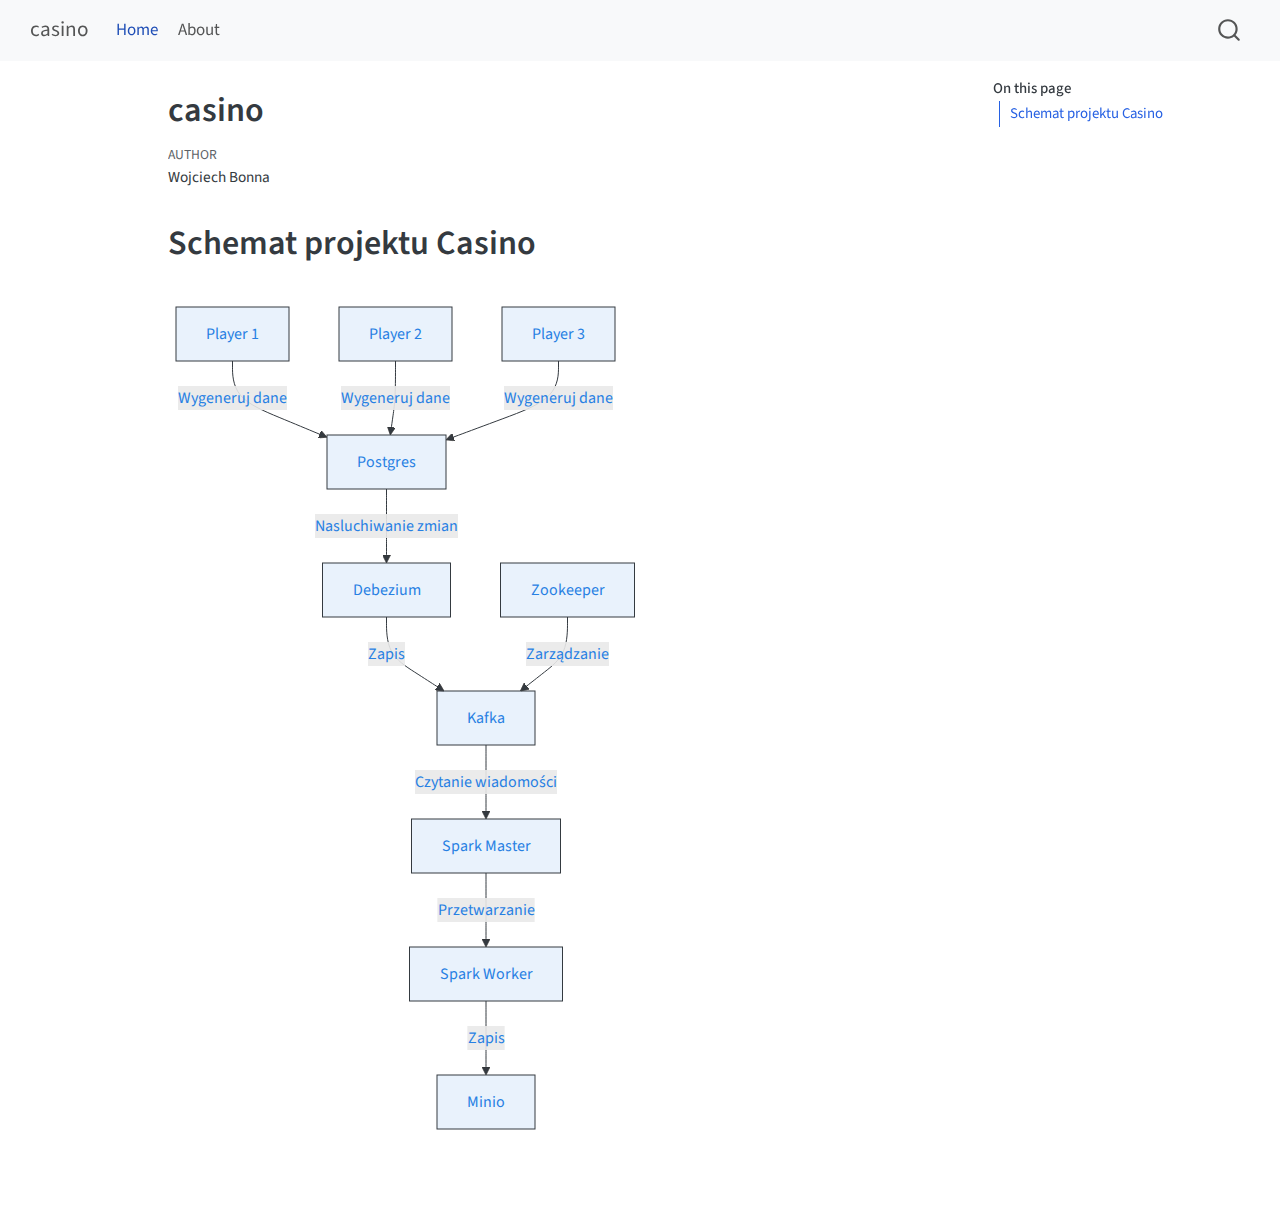
==== index.html @ ee9f682f "Built site for gh-pages" ====
<!DOCTYPE html>
<html xmlns="http://www.w3.org/1999/xhtml" lang="en" xml:lang="en"><head>

<meta charset="utf-8">
<meta name="generator" content="quarto-1.6.39">

<meta name="viewport" content="width=device-width, initial-scale=1.0, user-scalable=yes">

<meta name="author" content="Wojciech Bonna">

<title>casino</title>
<style>
code{white-space: pre-wrap;}
span.smallcaps{font-variant: small-caps;}
div.columns{display: flex; gap: min(4vw, 1.5em);}
div.column{flex: auto; overflow-x: auto;}
div.hanging-indent{margin-left: 1.5em; text-indent: -1.5em;}
ul.task-list{list-style: none;}
ul.task-list li input[type="checkbox"] {
  width: 0.8em;
  margin: 0 0.8em 0.2em -1em; /* quarto-specific, see https://github.com/quarto-dev/quarto-cli/issues/4556 */ 
  vertical-align: middle;
}
</style>


<script src="site_libs/quarto-nav/quarto-nav.js"></script>
<script src="site_libs/quarto-nav/headroom.min.js"></script>
<script src="site_libs/clipboard/clipboard.min.js"></script>
<script src="site_libs/quarto-search/autocomplete.umd.js"></script>
<script src="site_libs/quarto-search/fuse.min.js"></script>
<script src="site_libs/quarto-search/quarto-search.js"></script>
<meta name="quarto:offset" content="./">
<script src="site_libs/quarto-html/quarto.js"></script>
<script src="site_libs/quarto-html/popper.min.js"></script>
<script src="site_libs/quarto-html/tippy.umd.min.js"></script>
<script src="site_libs/quarto-html/anchor.min.js"></script>
<link href="site_libs/quarto-html/tippy.css" rel="stylesheet">
<link href="site_libs/quarto-html/quarto-syntax-highlighting-e26003cea8cd680ca0c55a263523d882.css" rel="stylesheet" id="quarto-text-highlighting-styles">
<script src="site_libs/bootstrap/bootstrap.min.js"></script>
<link href="site_libs/bootstrap/bootstrap-icons.css" rel="stylesheet">
<link href="site_libs/bootstrap/bootstrap-24777891653333fd11863cc541a8b4ec.min.css" rel="stylesheet" append-hash="true" id="quarto-bootstrap" data-mode="light">
<script id="quarto-search-options" type="application/json">{
  "location": "navbar",
  "copy-button": false,
  "collapse-after": 3,
  "panel-placement": "end",
  "type": "overlay",
  "limit": 50,
  "keyboard-shortcut": [
    "f",
    "/",
    "s"
  ],
  "show-item-context": false,
  "language": {
    "search-no-results-text": "No results",
    "search-matching-documents-text": "matching documents",
    "search-copy-link-title": "Copy link to search",
    "search-hide-matches-text": "Hide additional matches",
    "search-more-match-text": "more match in this document",
    "search-more-matches-text": "more matches in this document",
    "search-clear-button-title": "Clear",
    "search-text-placeholder": "",
    "search-detached-cancel-button-title": "Cancel",
    "search-submit-button-title": "Submit",
    "search-label": "Search"
  }
}</script>
<script src="site_libs/quarto-diagram/mermaid.min.js"></script>
<script src="site_libs/quarto-diagram/mermaid-init.js"></script>
<link href="site_libs/quarto-diagram/mermaid.css" rel="stylesheet">


<link rel="stylesheet" href="styles.css">
</head>

<body class="nav-fixed">

<div id="quarto-search-results"></div>
  <header id="quarto-header" class="headroom fixed-top">
    <nav class="navbar navbar-expand-lg " data-bs-theme="dark">
      <div class="navbar-container container-fluid">
      <div class="navbar-brand-container mx-auto">
    <a class="navbar-brand" href="./index.html">
    <span class="navbar-title">casino</span>
    </a>
  </div>
            <div id="quarto-search" class="" title="Search"></div>
          <button class="navbar-toggler" type="button" data-bs-toggle="collapse" data-bs-target="#navbarCollapse" aria-controls="navbarCollapse" role="menu" aria-expanded="false" aria-label="Toggle navigation" onclick="if (window.quartoToggleHeadroom) { window.quartoToggleHeadroom(); }">
  <span class="navbar-toggler-icon"></span>
</button>
          <div class="collapse navbar-collapse" id="navbarCollapse">
            <ul class="navbar-nav navbar-nav-scroll me-auto">
  <li class="nav-item">
    <a class="nav-link active" href="./index.html" aria-current="page"> 
<span class="menu-text">Home</span></a>
  </li>  
  <li class="nav-item">
    <a class="nav-link" href="./about.html"> 
<span class="menu-text">About</span></a>
  </li>  
</ul>
          </div> <!-- /navcollapse -->
            <div class="quarto-navbar-tools">
</div>
      </div> <!-- /container-fluid -->
    </nav>
</header>
<!-- content -->
<div id="quarto-content" class="quarto-container page-columns page-rows-contents page-layout-article page-navbar">
<!-- sidebar -->
<!-- margin-sidebar -->
    <div id="quarto-margin-sidebar" class="sidebar margin-sidebar">
        <nav id="TOC" role="doc-toc" class="toc-active">
    <h2 id="toc-title">On this page</h2>
   
  <ul>
  <li><a href="#schemat-projektu-casino" id="toc-schemat-projektu-casino" class="nav-link active" data-scroll-target="#schemat-projektu-casino">Schemat projektu Casino</a></li>
  </ul>
</nav>
    </div>
<!-- main -->
<main class="content" id="quarto-document-content">

<header id="title-block-header" class="quarto-title-block default">
<div class="quarto-title">
<h1 class="title">casino</h1>
</div>



<div class="quarto-title-meta">

    <div>
    <div class="quarto-title-meta-heading">Author</div>
    <div class="quarto-title-meta-contents">
             <p>Wojciech Bonna </p>
          </div>
  </div>
    
  
    
  </div>
  


</header>


<section id="schemat-projektu-casino" class="level1">
<h1>Schemat projektu Casino</h1>
<div class="cell" data-layout-align="default">
<div class="cell-output-display">
<div>
<p></p><figure class="figure"><p></p>
<div>
<pre class="mermaid mermaid-js">graph TD
  player1[Player 1] --&gt;|Wygeneruj dane| postgres[Postgres]
  player2[Player 2] --&gt;|Wygeneruj dane| postgres
  player3[Player 3] --&gt;|Wygeneruj dane| postgres
  postgres --&gt;|Nasluchiwanie zmian| debezium[Debezium]
  debezium --&gt;|Zapis| kafka[Kafka]
  kafka --&gt;|Czytanie wiadomości| spark_master[Spark Master]
  spark_master --&gt;|Przetwarzanie| spark_worker[Spark Worker]
  spark_worker --&gt;|Zapis| minio[Minio]
  zookeeper[Zookeeper] --&gt;|Zarządzanie| kafka
</pre>
</div>
<p></p></figure><p></p>
</div>
</div>
</div>


</section>

</main> <!-- /main -->
<script id="quarto-html-after-body" type="application/javascript">
window.document.addEventListener("DOMContentLoaded", function (event) {
  const toggleBodyColorMode = (bsSheetEl) => {
    const mode = bsSheetEl.getAttribute("data-mode");
    const bodyEl = window.document.querySelector("body");
    if (mode === "dark") {
      bodyEl.classList.add("quarto-dark");
      bodyEl.classList.remove("quarto-light");
    } else {
      bodyEl.classList.add("quarto-light");
      bodyEl.classList.remove("quarto-dark");
    }
  }
  const toggleBodyColorPrimary = () => {
    const bsSheetEl = window.document.querySelector("link#quarto-bootstrap");
    if (bsSheetEl) {
      toggleBodyColorMode(bsSheetEl);
    }
  }
  toggleBodyColorPrimary();  
  const icon = "";
  const anchorJS = new window.AnchorJS();
  anchorJS.options = {
    placement: 'right',
    icon: icon
  };
  anchorJS.add('.anchored');
  const isCodeAnnotation = (el) => {
    for (const clz of el.classList) {
      if (clz.startsWith('code-annotation-')) {                     
        return true;
      }
    }
    return false;
  }
  const onCopySuccess = function(e) {
    // button target
    const button = e.trigger;
    // don't keep focus
    button.blur();
    // flash "checked"
    button.classList.add('code-copy-button-checked');
    var currentTitle = button.getAttribute("title");
    button.setAttribute("title", "Copied!");
    let tooltip;
    if (window.bootstrap) {
      button.setAttribute("data-bs-toggle", "tooltip");
      button.setAttribute("data-bs-placement", "left");
      button.setAttribute("data-bs-title", "Copied!");
      tooltip = new bootstrap.Tooltip(button, 
        { trigger: "manual", 
          customClass: "code-copy-button-tooltip",
          offset: [0, -8]});
      tooltip.show();    
    }
    setTimeout(function() {
      if (tooltip) {
        tooltip.hide();
        button.removeAttribute("data-bs-title");
        button.removeAttribute("data-bs-toggle");
        button.removeAttribute("data-bs-placement");
      }
      button.setAttribute("title", currentTitle);
      button.classList.remove('code-copy-button-checked');
    }, 1000);
    // clear code selection
    e.clearSelection();
  }
  const getTextToCopy = function(trigger) {
      const codeEl = trigger.previousElementSibling.cloneNode(true);
      for (const childEl of codeEl.children) {
        if (isCodeAnnotation(childEl)) {
          childEl.remove();
        }
      }
      return codeEl.innerText;
  }
  const clipboard = new window.ClipboardJS('.code-copy-button:not([data-in-quarto-modal])', {
    text: getTextToCopy
  });
  clipboard.on('success', onCopySuccess);
  if (window.document.getElementById('quarto-embedded-source-code-modal')) {
    const clipboardModal = new window.ClipboardJS('.code-copy-button[data-in-quarto-modal]', {
      text: getTextToCopy,
      container: window.document.getElementById('quarto-embedded-source-code-modal')
    });
    clipboardModal.on('success', onCopySuccess);
  }
    var localhostRegex = new RegExp(/^(?:http|https):\/\/localhost\:?[0-9]*\//);
    var mailtoRegex = new RegExp(/^mailto:/);
      var filterRegex = new RegExp("https:\/\/wbonna352\.github\.io\/casino\/");
    var isInternal = (href) => {
        return filterRegex.test(href) || localhostRegex.test(href) || mailtoRegex.test(href);
    }
    // Inspect non-navigation links and adorn them if external
 	var links = window.document.querySelectorAll('a[href]:not(.nav-link):not(.navbar-brand):not(.toc-action):not(.sidebar-link):not(.sidebar-item-toggle):not(.pagination-link):not(.no-external):not([aria-hidden]):not(.dropdown-item):not(.quarto-navigation-tool):not(.about-link)');
    for (var i=0; i<links.length; i++) {
      const link = links[i];
      if (!isInternal(link.href)) {
        // undo the damage that might have been done by quarto-nav.js in the case of
        // links that we want to consider external
        if (link.dataset.originalHref !== undefined) {
          link.href = link.dataset.originalHref;
        }
      }
    }
  function tippyHover(el, contentFn, onTriggerFn, onUntriggerFn) {
    const config = {
      allowHTML: true,
      maxWidth: 500,
      delay: 100,
      arrow: false,
      appendTo: function(el) {
          return el.parentElement;
      },
      interactive: true,
      interactiveBorder: 10,
      theme: 'quarto',
      placement: 'bottom-start',
    };
    if (contentFn) {
      config.content = contentFn;
    }
    if (onTriggerFn) {
      config.onTrigger = onTriggerFn;
    }
    if (onUntriggerFn) {
      config.onUntrigger = onUntriggerFn;
    }
    window.tippy(el, config); 
  }
  const noterefs = window.document.querySelectorAll('a[role="doc-noteref"]');
  for (var i=0; i<noterefs.length; i++) {
    const ref = noterefs[i];
    tippyHover(ref, function() {
      // use id or data attribute instead here
      let href = ref.getAttribute('data-footnote-href') || ref.getAttribute('href');
      try { href = new URL(href).hash; } catch {}
      const id = href.replace(/^#\/?/, "");
      const note = window.document.getElementById(id);
      if (note) {
        return note.innerHTML;
      } else {
        return "";
      }
    });
  }
  const xrefs = window.document.querySelectorAll('a.quarto-xref');
  const processXRef = (id, note) => {
    // Strip column container classes
    const stripColumnClz = (el) => {
      el.classList.remove("page-full", "page-columns");
      if (el.children) {
        for (const child of el.children) {
          stripColumnClz(child);
        }
      }
    }
    stripColumnClz(note)
    if (id === null || id.startsWith('sec-')) {
      // Special case sections, only their first couple elements
      const container = document.createElement("div");
      if (note.children && note.children.length > 2) {
        container.appendChild(note.children[0].cloneNode(true));
        for (let i = 1; i < note.children.length; i++) {
          const child = note.children[i];
          if (child.tagName === "P" && child.innerText === "") {
            continue;
          } else {
            container.appendChild(child.cloneNode(true));
            break;
          }
        }
        if (window.Quarto?.typesetMath) {
          window.Quarto.typesetMath(container);
        }
        return container.innerHTML
      } else {
        if (window.Quarto?.typesetMath) {
          window.Quarto.typesetMath(note);
        }
        return note.innerHTML;
      }
    } else {
      // Remove any anchor links if they are present
      const anchorLink = note.querySelector('a.anchorjs-link');
      if (anchorLink) {
        anchorLink.remove();
      }
      if (window.Quarto?.typesetMath) {
        window.Quarto.typesetMath(note);
      }
      if (note.classList.contains("callout")) {
        return note.outerHTML;
      } else {
        return note.innerHTML;
      }
    }
  }
  for (var i=0; i<xrefs.length; i++) {
    const xref = xrefs[i];
    tippyHover(xref, undefined, function(instance) {
      instance.disable();
      let url = xref.getAttribute('href');
      let hash = undefined; 
      if (url.startsWith('#')) {
        hash = url;
      } else {
        try { hash = new URL(url).hash; } catch {}
      }
      if (hash) {
        const id = hash.replace(/^#\/?/, "");
        const note = window.document.getElementById(id);
        if (note !== null) {
          try {
            const html = processXRef(id, note.cloneNode(true));
            instance.setContent(html);
          } finally {
            instance.enable();
            instance.show();
          }
        } else {
          // See if we can fetch this
          fetch(url.split('#')[0])
          .then(res => res.text())
          .then(html => {
            const parser = new DOMParser();
            const htmlDoc = parser.parseFromString(html, "text/html");
            const note = htmlDoc.getElementById(id);
            if (note !== null) {
              const html = processXRef(id, note);
              instance.setContent(html);
            } 
          }).finally(() => {
            instance.enable();
            instance.show();
          });
        }
      } else {
        // See if we can fetch a full url (with no hash to target)
        // This is a special case and we should probably do some content thinning / targeting
        fetch(url)
        .then(res => res.text())
        .then(html => {
          const parser = new DOMParser();
          const htmlDoc = parser.parseFromString(html, "text/html");
          const note = htmlDoc.querySelector('main.content');
          if (note !== null) {
            // This should only happen for chapter cross references
            // (since there is no id in the URL)
            // remove the first header
            if (note.children.length > 0 && note.children[0].tagName === "HEADER") {
              note.children[0].remove();
            }
            const html = processXRef(null, note);
            instance.setContent(html);
          } 
        }).finally(() => {
          instance.enable();
          instance.show();
        });
      }
    }, function(instance) {
    });
  }
      let selectedAnnoteEl;
      const selectorForAnnotation = ( cell, annotation) => {
        let cellAttr = 'data-code-cell="' + cell + '"';
        let lineAttr = 'data-code-annotation="' +  annotation + '"';
        const selector = 'span[' + cellAttr + '][' + lineAttr + ']';
        return selector;
      }
      const selectCodeLines = (annoteEl) => {
        const doc = window.document;
        const targetCell = annoteEl.getAttribute("data-target-cell");
        const targetAnnotation = annoteEl.getAttribute("data-target-annotation");
        const annoteSpan = window.document.querySelector(selectorForAnnotation(targetCell, targetAnnotation));
        const lines = annoteSpan.getAttribute("data-code-lines").split(",");
        const lineIds = lines.map((line) => {
          return targetCell + "-" + line;
        })
        let top = null;
        let height = null;
        let parent = null;
        if (lineIds.length > 0) {
            //compute the position of the single el (top and bottom and make a div)
            const el = window.document.getElementById(lineIds[0]);
            top = el.offsetTop;
            height = el.offsetHeight;
            parent = el.parentElement.parentElement;
          if (lineIds.length > 1) {
            const lastEl = window.document.getElementById(lineIds[lineIds.length - 1]);
            const bottom = lastEl.offsetTop + lastEl.offsetHeight;
            height = bottom - top;
          }
          if (top !== null && height !== null && parent !== null) {
            // cook up a div (if necessary) and position it 
            let div = window.document.getElementById("code-annotation-line-highlight");
            if (div === null) {
              div = window.document.createElement("div");
              div.setAttribute("id", "code-annotation-line-highlight");
              div.style.position = 'absolute';
              parent.appendChild(div);
            }
            div.style.top = top - 2 + "px";
            div.style.height = height + 4 + "px";
            div.style.left = 0;
            let gutterDiv = window.document.getElementById("code-annotation-line-highlight-gutter");
            if (gutterDiv === null) {
              gutterDiv = window.document.createElement("div");
              gutterDiv.setAttribute("id", "code-annotation-line-highlight-gutter");
              gutterDiv.style.position = 'absolute';
              const codeCell = window.document.getElementById(targetCell);
              const gutter = codeCell.querySelector('.code-annotation-gutter');
              gutter.appendChild(gutterDiv);
            }
            gutterDiv.style.top = top - 2 + "px";
            gutterDiv.style.height = height + 4 + "px";
          }
          selectedAnnoteEl = annoteEl;
        }
      };
      const unselectCodeLines = () => {
        const elementsIds = ["code-annotation-line-highlight", "code-annotation-line-highlight-gutter"];
        elementsIds.forEach((elId) => {
          const div = window.document.getElementById(elId);
          if (div) {
            div.remove();
          }
        });
        selectedAnnoteEl = undefined;
      };
        // Handle positioning of the toggle
    window.addEventListener(
      "resize",
      throttle(() => {
        elRect = undefined;
        if (selectedAnnoteEl) {
          selectCodeLines(selectedAnnoteEl);
        }
      }, 10)
    );
    function throttle(fn, ms) {
    let throttle = false;
    let timer;
      return (...args) => {
        if(!throttle) { // first call gets through
            fn.apply(this, args);
            throttle = true;
        } else { // all the others get throttled
            if(timer) clearTimeout(timer); // cancel #2
            timer = setTimeout(() => {
              fn.apply(this, args);
              timer = throttle = false;
            }, ms);
        }
      };
    }
      // Attach click handler to the DT
      const annoteDls = window.document.querySelectorAll('dt[data-target-cell]');
      for (const annoteDlNode of annoteDls) {
        annoteDlNode.addEventListener('click', (event) => {
          const clickedEl = event.target;
          if (clickedEl !== selectedAnnoteEl) {
            unselectCodeLines();
            const activeEl = window.document.querySelector('dt[data-target-cell].code-annotation-active');
            if (activeEl) {
              activeEl.classList.remove('code-annotation-active');
            }
            selectCodeLines(clickedEl);
            clickedEl.classList.add('code-annotation-active');
          } else {
            // Unselect the line
            unselectCodeLines();
            clickedEl.classList.remove('code-annotation-active');
          }
        });
      }
  const findCites = (el) => {
    const parentEl = el.parentElement;
    if (parentEl) {
      const cites = parentEl.dataset.cites;
      if (cites) {
        return {
          el,
          cites: cites.split(' ')
        };
      } else {
        return findCites(el.parentElement)
      }
    } else {
      return undefined;
    }
  };
  var bibliorefs = window.document.querySelectorAll('a[role="doc-biblioref"]');
  for (var i=0; i<bibliorefs.length; i++) {
    const ref = bibliorefs[i];
    const citeInfo = findCites(ref);
    if (citeInfo) {
      tippyHover(citeInfo.el, function() {
        var popup = window.document.createElement('div');
        citeInfo.cites.forEach(function(cite) {
          var citeDiv = window.document.createElement('div');
          citeDiv.classList.add('hanging-indent');
          citeDiv.classList.add('csl-entry');
          var biblioDiv = window.document.getElementById('ref-' + cite);
          if (biblioDiv) {
            citeDiv.innerHTML = biblioDiv.innerHTML;
          }
          popup.appendChild(citeDiv);
        });
        return popup.innerHTML;
      });
    }
  }
});
</script>
</div> <!-- /content -->




</body></html>
---- site_libs/quarto-html/tippy.css ----
.tippy-box[data-animation=fade][data-state=hidden]{opacity:0}[data-tippy-root]{max-width:calc(100vw - 10px)}.tippy-box{position:relative;background-color:#333;color:#fff;border-radius:4px;font-size:14px;line-height:1.4;white-space:normal;outline:0;transition-property:transform,visibility,opacity}.tippy-box[data-placement^=top]>.tippy-arrow{bottom:0}.tippy-box[data-placement^=top]>.tippy-arrow:before{bottom:-7px;left:0;border-width:8px 8px 0;border-top-color:initial;transform-origin:center top}.tippy-box[data-placement^=bottom]>.tippy-arrow{top:0}.tippy-box[data-placement^=bottom]>.tippy-arrow:before{top:-7px;left:0;border-width:0 8px 8px;border-bottom-color:initial;transform-origin:center bottom}.tippy-box[data-placement^=left]>.tippy-arrow{right:0}.tippy-box[data-placement^=left]>.tippy-arrow:before{border-width:8px 0 8px 8px;border-left-color:initial;right:-7px;transform-origin:center left}.tippy-box[data-placement^=right]>.tippy-arrow{left:0}.tippy-box[data-placement^=right]>.tippy-arrow:before{left:-7px;border-width:8px 8px 8px 0;border-right-color:initial;transform-origin:center right}.tippy-box[data-inertia][data-state=visible]{transition-timing-function:cubic-bezier(.54,1.5,.38,1.11)}.tippy-arrow{width:16px;height:16px;color:#333}.tippy-arrow:before{content:"";position:absolute;border-color:transparent;border-style:solid}.tippy-content{position:relative;padding:5px 9px;z-index:1}
---- site_libs/quarto-html/quarto-syntax-highlighting-e26003cea8cd680ca0c55a263523d882.css ----
/* quarto syntax highlight colors */
:root {
  --quarto-hl-ot-color: #003B4F;
  --quarto-hl-at-color: #657422;
  --quarto-hl-ss-color: #20794D;
  --quarto-hl-an-color: #5E5E5E;
  --quarto-hl-fu-color: #4758AB;
  --quarto-hl-st-color: #20794D;
  --quarto-hl-cf-color: #003B4F;
  --quarto-hl-op-color: #5E5E5E;
  --quarto-hl-er-color: #AD0000;
  --quarto-hl-bn-color: #AD0000;
  --quarto-hl-al-color: #AD0000;
  --quarto-hl-va-color: #111111;
  --quarto-hl-bu-color: inherit;
  --quarto-hl-ex-color: inherit;
  --quarto-hl-pp-color: #AD0000;
  --quarto-hl-in-color: #5E5E5E;
  --quarto-hl-vs-color: #20794D;
  --quarto-hl-wa-color: #5E5E5E;
  --quarto-hl-do-color: #5E5E5E;
  --quarto-hl-im-color: #00769E;
  --quarto-hl-ch-color: #20794D;
  --quarto-hl-dt-color: #AD0000;
  --quarto-hl-fl-color: #AD0000;
  --quarto-hl-co-color: #5E5E5E;
  --quarto-hl-cv-color: #5E5E5E;
  --quarto-hl-cn-color: #8f5902;
  --quarto-hl-sc-color: #5E5E5E;
  --quarto-hl-dv-color: #AD0000;
  --quarto-hl-kw-color: #003B4F;
}

/* other quarto variables */
:root {
  --quarto-font-monospace: SFMono-Regular, Menlo, Monaco, Consolas, "Liberation Mono", "Courier New", monospace;
}

pre > code.sourceCode > span {
  color: #003B4F;
}

code span {
  color: #003B4F;
}

code.sourceCode > span {
  color: #003B4F;
}

div.sourceCode,
div.sourceCode pre.sourceCode {
  color: #003B4F;
}

code span.ot {
  color: #003B4F;
  font-style: inherit;
}

code span.at {
  color: #657422;
  font-style: inherit;
}

code span.ss {
  color: #20794D;
  font-style: inherit;
}

code span.an {
  color: #5E5E5E;
  font-style: inherit;
}

code span.fu {
  color: #4758AB;
  font-style: inherit;
}

code span.st {
  color: #20794D;
  font-style: inherit;
}

code span.cf {
  color: #003B4F;
  font-weight: bold;
  font-style: inherit;
}

code span.op {
  color: #5E5E5E;
  font-style: inherit;
}

code span.er {
  color: #AD0000;
  font-style: inherit;
}

code span.bn {
  color: #AD0000;
  font-style: inherit;
}

code span.al {
  color: #AD0000;
  font-style: inherit;
}

code span.va {
  color: #111111;
  font-style: inherit;
}

code span.bu {
  font-style: inherit;
}

code span.ex {
  font-style: inherit;
}

code span.pp {
  color: #AD0000;
  font-style: inherit;
}

code span.in {
  color: #5E5E5E;
  font-style: inherit;
}

code span.vs {
  color: #20794D;
  font-style: inherit;
}

code span.wa {
  color: #5E5E5E;
  font-style: italic;
}

code span.do {
  color: #5E5E5E;
  font-style: italic;
}

code span.im {
  color: #00769E;
  font-style: inherit;
}

code span.ch {
  color: #20794D;
  font-style: inherit;
}

code span.dt {
  color: #AD0000;
  font-style: inherit;
}

code span.fl {
  color: #AD0000;
  font-style: inherit;
}

code span.co {
  color: #5E5E5E;
  font-style: inherit;
}

code span.cv {
  color: #5E5E5E;
  font-style: italic;
}

code span.cn {
  color: #8f5902;
  font-style: inherit;
}

code span.sc {
  color: #5E5E5E;
  font-style: inherit;
}

code span.dv {
  color: #AD0000;
  font-style: inherit;
}

code span.kw {
  color: #003B4F;
  font-weight: bold;
  font-style: inherit;
}

.prevent-inlining {
  content: "</";
}

/*# sourceMappingURL=e90e9ab646ea9b1aaa61e089606e0f97.css.map */
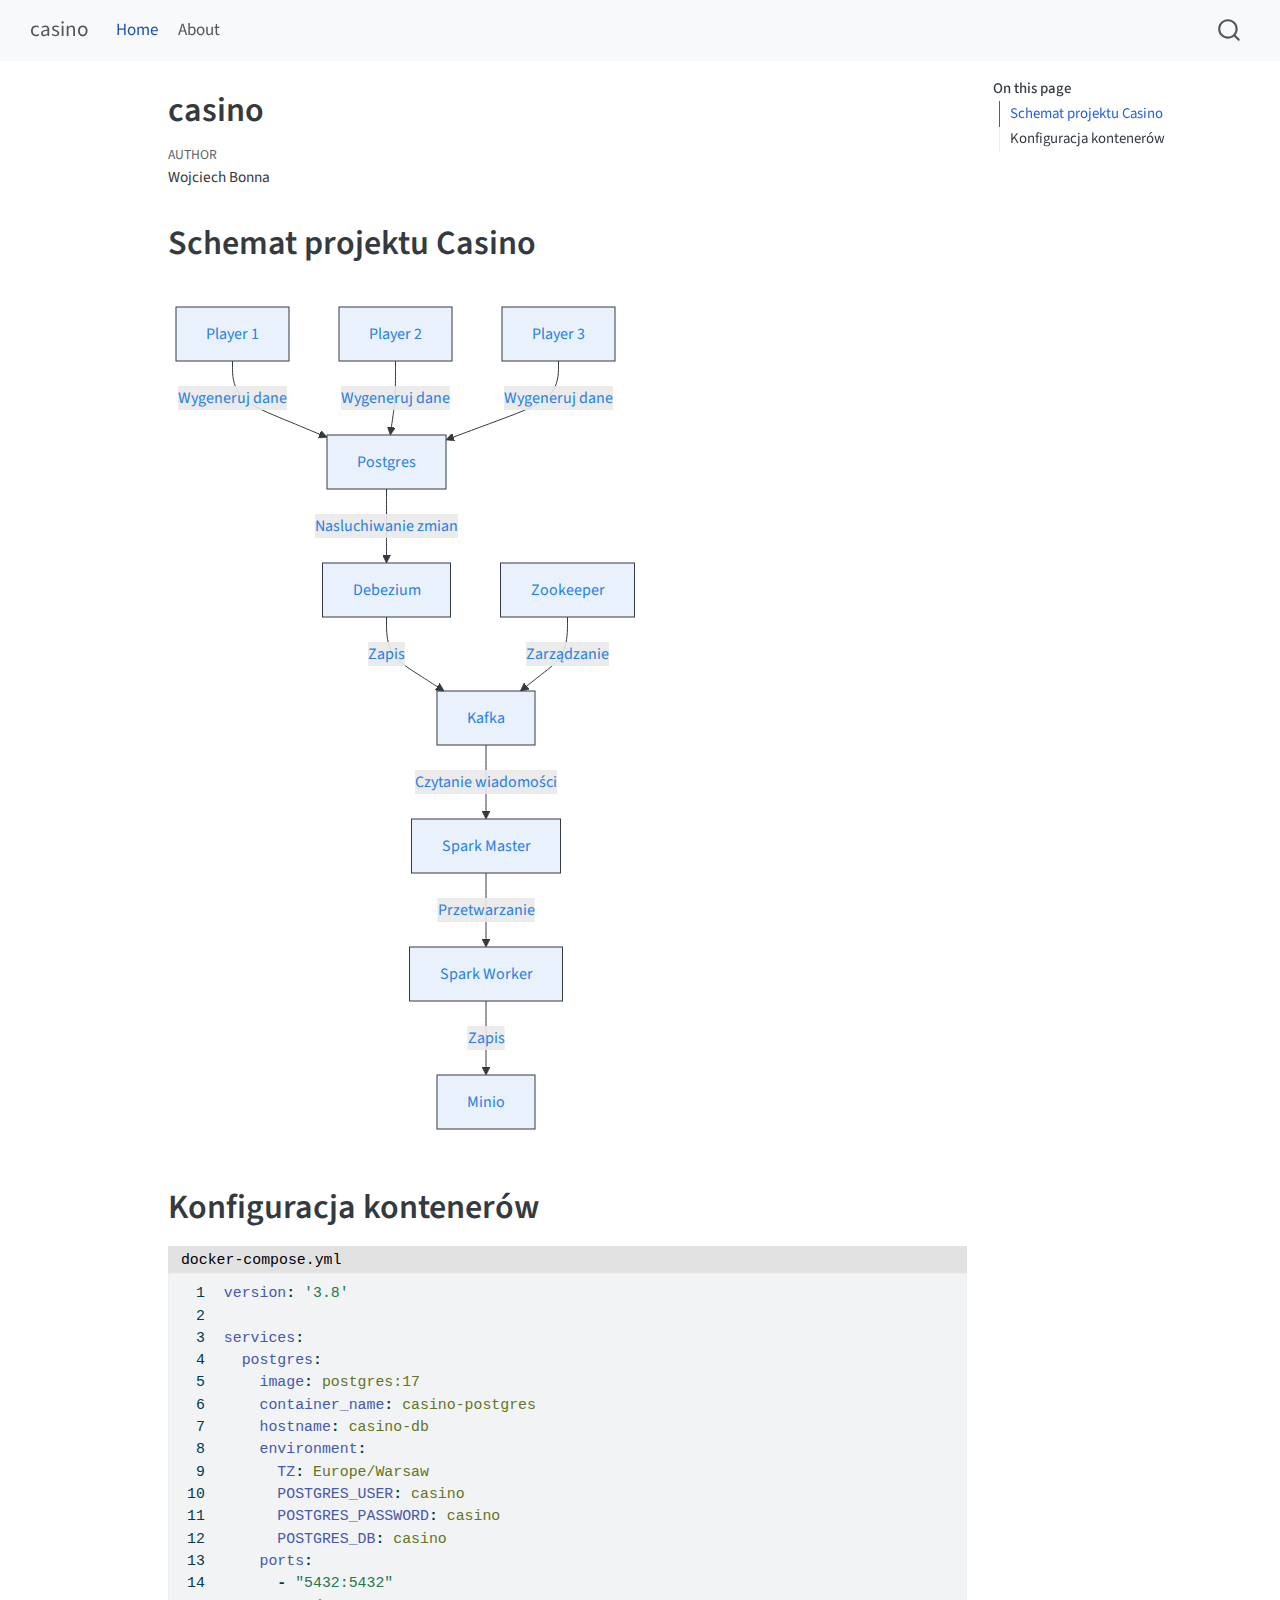
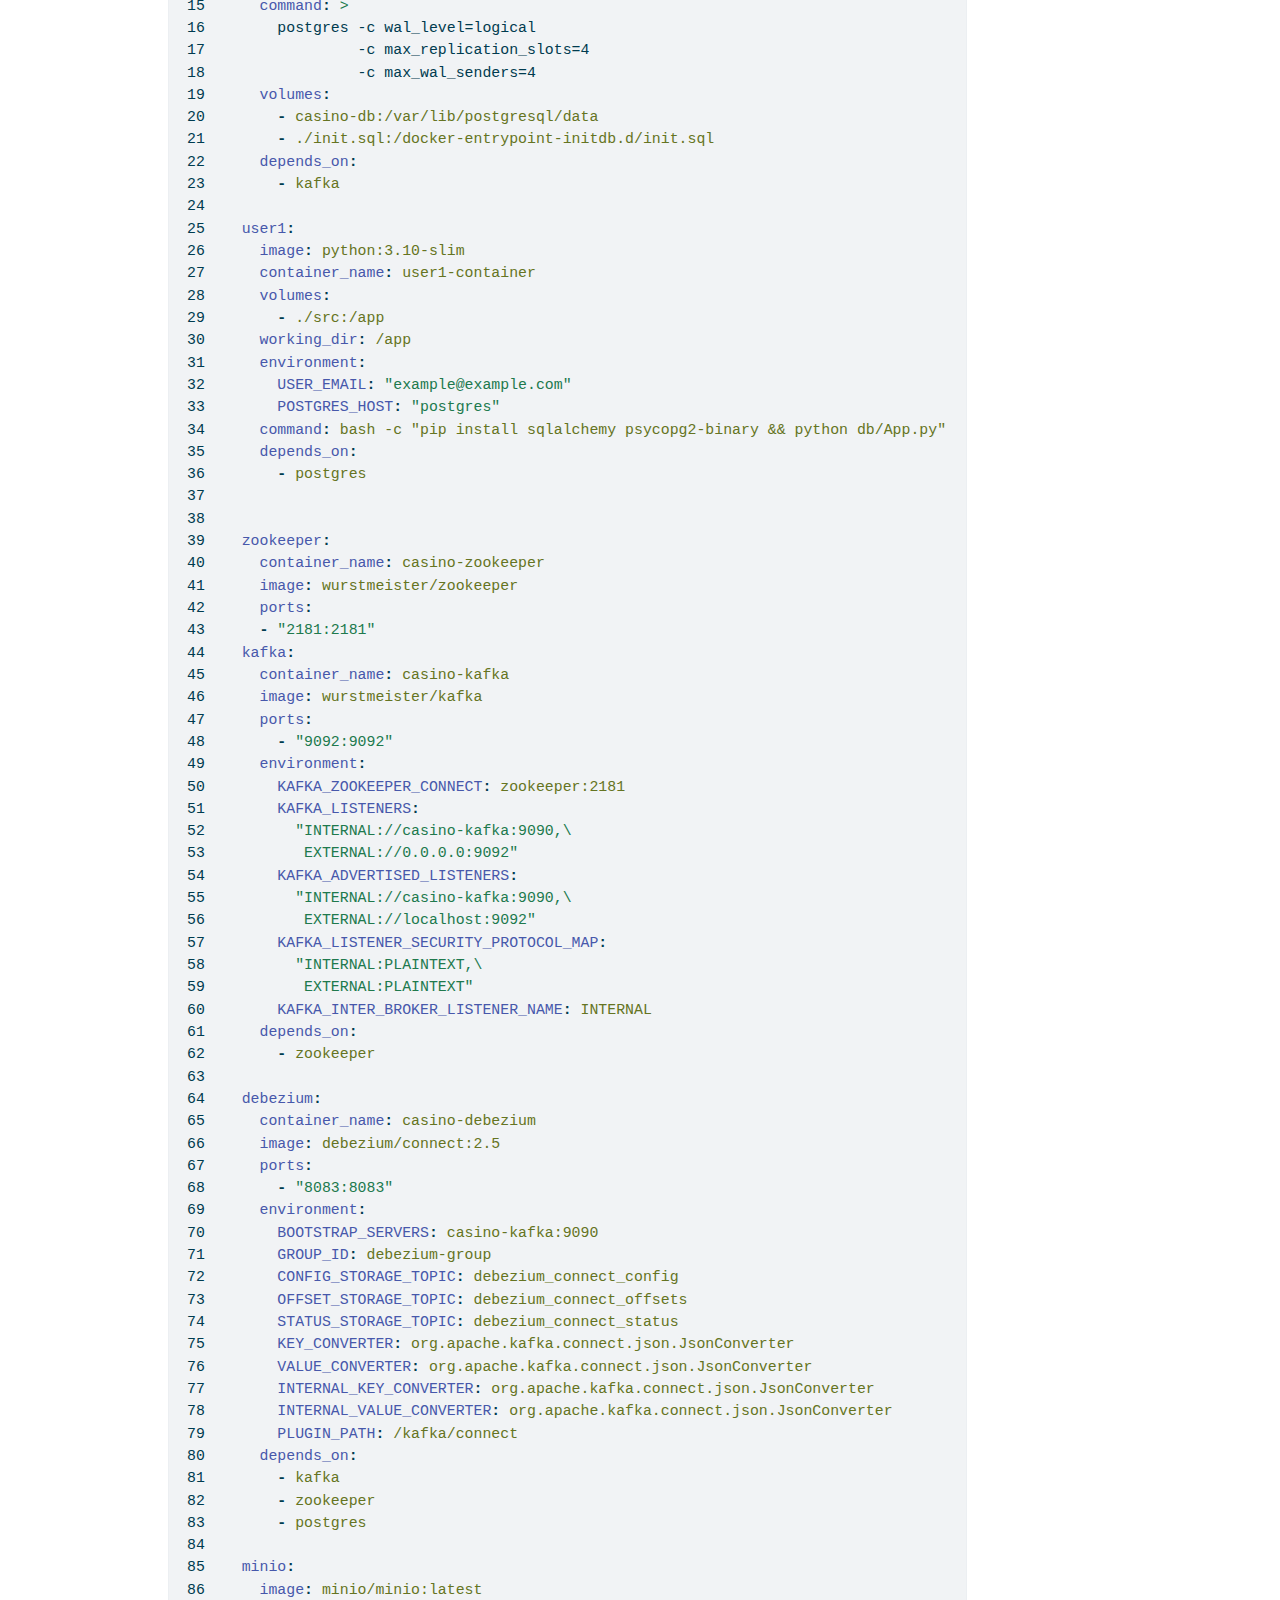
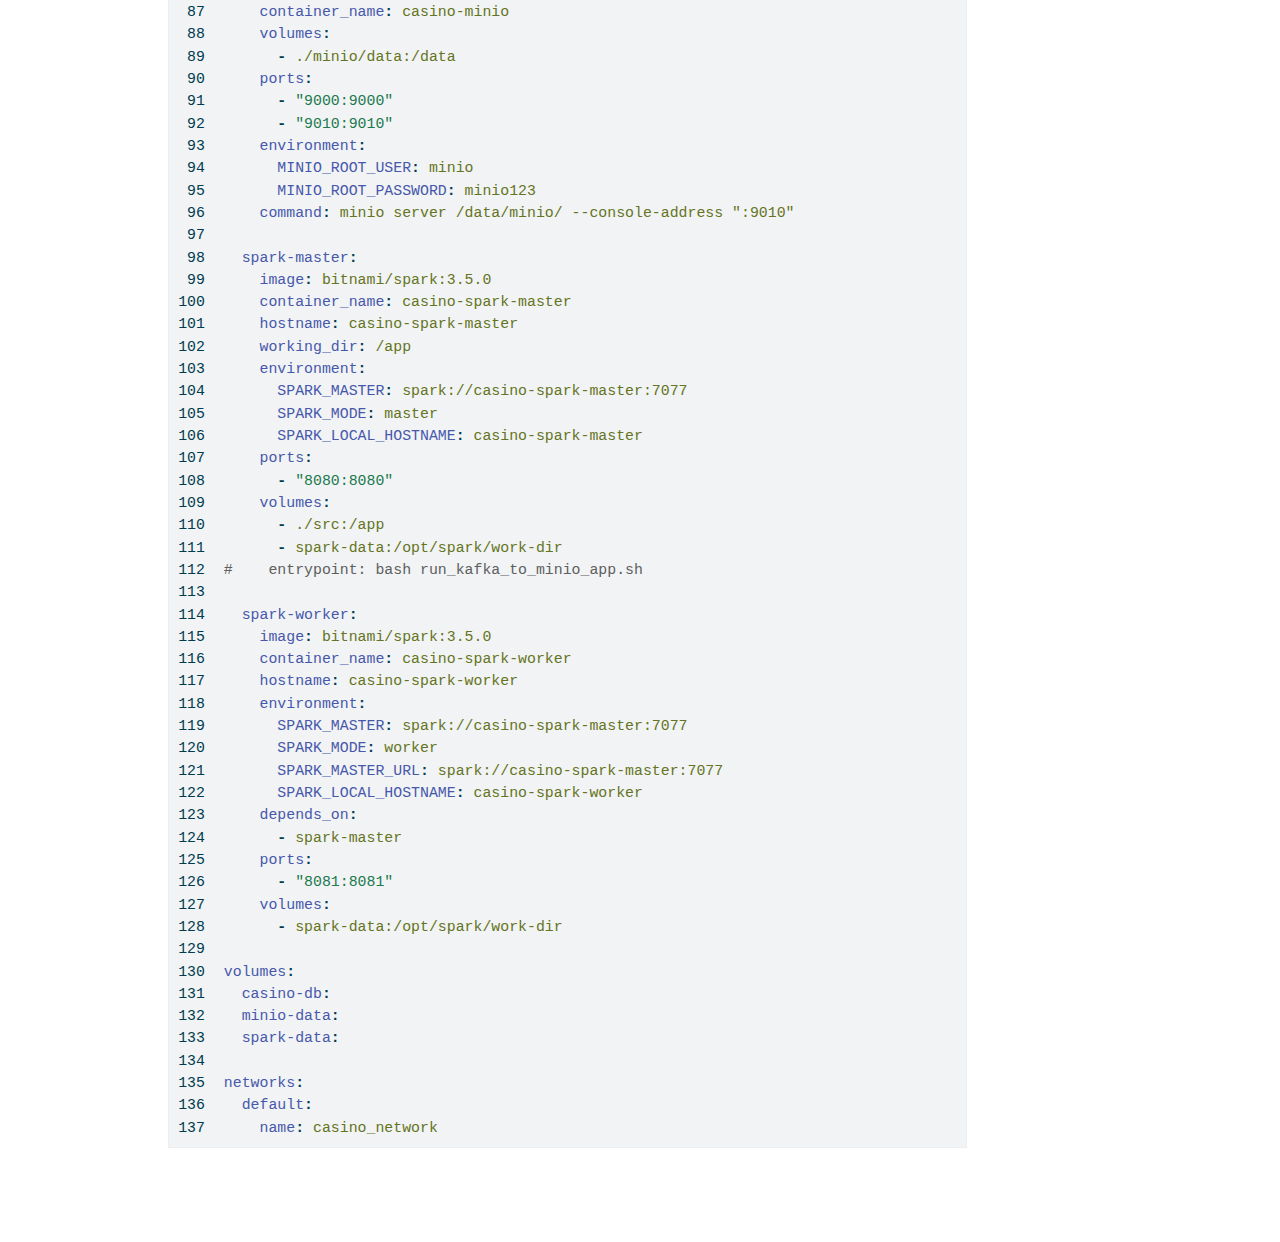
==== commit 251443a5: "Built site for gh-pages" ====
--- a/index.html
+++ b/index.html
@@ -20,6 +20,40 @@
   width: 0.8em;
   margin: 0 0.8em 0.2em -1em; /* quarto-specific, see https://github.com/quarto-dev/quarto-cli/issues/4556 */ 
   vertical-align: middle;
+}
+/* CSS for syntax highlighting */
+pre > code.sourceCode { white-space: pre; position: relative; }
+pre > code.sourceCode > span { line-height: 1.25; }
+pre > code.sourceCode > span:empty { height: 1.2em; }
+.sourceCode { overflow: visible; }
+code.sourceCode > span { color: inherit; text-decoration: inherit; }
+div.sourceCode { margin: 1em 0; }
+pre.sourceCode { margin: 0; }
+@media screen {
+div.sourceCode { overflow: auto; }
+}
+@media print {
+pre > code.sourceCode { white-space: pre-wrap; }
+pre > code.sourceCode > span { display: inline-block; text-indent: -5em; padding-left: 5em; }
+}
+pre.numberSource code
+  { counter-reset: source-line 0; }
+pre.numberSource code > span
+  { position: relative; left: -4em; counter-increment: source-line; }
+pre.numberSource code > span > a:first-child::before
+  { content: counter(source-line);
+    position: relative; left: -1em; text-align: right; vertical-align: baseline;
+    border: none; display: inline-block;
+    -webkit-touch-callout: none; -webkit-user-select: none;
+    -khtml-user-select: none; -moz-user-select: none;
+    -ms-user-select: none; user-select: none;
+    padding: 0 4px; width: 4em;
+  }
+pre.numberSource { margin-left: 3em;  padding-left: 4px; }
+div.sourceCode
+  {   }
+@media screen {
+pre > code.sourceCode > span > a:first-child::before { text-decoration: underline; }
 }
 </style>
 
@@ -117,6 +151,7 @@
    
   <ul>
   <li><a href="#schemat-projektu-casino" id="toc-schemat-projektu-casino" class="nav-link active" data-scroll-target="#schemat-projektu-casino">Schemat projektu Casino</a></li>
+  <li><a href="#konfiguracja-kontenerów" id="toc-konfiguracja-kontenerów" class="nav-link" data-scroll-target="#konfiguracja-kontenerów">Konfiguracja kontenerów</a></li>
   </ul>
 </nav>
     </div>
@@ -169,6 +204,153 @@
 </div>
 <p></p></figure><p></p>
 </div>
+</div>
+</div>
+</section>
+<section id="konfiguracja-kontenerów" class="level1">
+<h1>Konfiguracja kontenerów</h1>
+<div class="cell" data-code-copy="true">
+<div class="code-with-filename">
+<div class="code-with-filename-file">
+<pre><strong>docker-compose.yml</strong></pre>
+</div>
+<div class="sourceCode cell-code" id="cb1"><pre class="sourceCode numberSource yaml number-lines code-with-copy"><code class="sourceCode yaml"><span id="cb1-1"><a href="#cb1-1"></a><span class="fu">version</span><span class="kw">:</span><span class="at"> </span><span class="st">'3.8'</span></span>
+<span id="cb1-2"><a href="#cb1-2"></a></span>
+<span id="cb1-3"><a href="#cb1-3"></a><span class="fu">services</span><span class="kw">:</span></span>
+<span id="cb1-4"><a href="#cb1-4"></a><span class="at">  </span><span class="fu">postgres</span><span class="kw">:</span></span>
+<span id="cb1-5"><a href="#cb1-5"></a><span class="at">    </span><span class="fu">image</span><span class="kw">:</span><span class="at"> postgres:17</span></span>
+<span id="cb1-6"><a href="#cb1-6"></a><span class="at">    </span><span class="fu">container_name</span><span class="kw">:</span><span class="at"> casino-postgres</span></span>
+<span id="cb1-7"><a href="#cb1-7"></a><span class="at">    </span><span class="fu">hostname</span><span class="kw">:</span><span class="at"> casino-db</span></span>
+<span id="cb1-8"><a href="#cb1-8"></a><span class="at">    </span><span class="fu">environment</span><span class="kw">:</span></span>
+<span id="cb1-9"><a href="#cb1-9"></a><span class="at">      </span><span class="fu">TZ</span><span class="kw">:</span><span class="at"> Europe/Warsaw</span></span>
+<span id="cb1-10"><a href="#cb1-10"></a><span class="at">      </span><span class="fu">POSTGRES_USER</span><span class="kw">:</span><span class="at"> casino</span></span>
+<span id="cb1-11"><a href="#cb1-11"></a><span class="at">      </span><span class="fu">POSTGRES_PASSWORD</span><span class="kw">:</span><span class="at"> casino</span></span>
+<span id="cb1-12"><a href="#cb1-12"></a><span class="at">      </span><span class="fu">POSTGRES_DB</span><span class="kw">:</span><span class="at"> casino</span></span>
+<span id="cb1-13"><a href="#cb1-13"></a><span class="at">    </span><span class="fu">ports</span><span class="kw">:</span></span>
+<span id="cb1-14"><a href="#cb1-14"></a><span class="at">      </span><span class="kw">-</span><span class="at"> </span><span class="st">"5432:5432"</span></span>
+<span id="cb1-15"><a href="#cb1-15"></a><span class="fu">    command</span><span class="kw">: </span><span class="ch">&gt;</span></span>
+<span id="cb1-16"><a href="#cb1-16"></a>      postgres -c wal_level=logical</span>
+<span id="cb1-17"><a href="#cb1-17"></a>               -c max_replication_slots=4</span>
+<span id="cb1-18"><a href="#cb1-18"></a>               -c max_wal_senders=4</span>
+<span id="cb1-19"><a href="#cb1-19"></a><span class="at">    </span><span class="fu">volumes</span><span class="kw">:</span></span>
+<span id="cb1-20"><a href="#cb1-20"></a><span class="at">      </span><span class="kw">-</span><span class="at"> casino-db:/var/lib/postgresql/data</span></span>
+<span id="cb1-21"><a href="#cb1-21"></a><span class="at">      </span><span class="kw">-</span><span class="at"> ./init.sql:/docker-entrypoint-initdb.d/init.sql</span></span>
+<span id="cb1-22"><a href="#cb1-22"></a><span class="at">    </span><span class="fu">depends_on</span><span class="kw">:</span></span>
+<span id="cb1-23"><a href="#cb1-23"></a><span class="at">      </span><span class="kw">-</span><span class="at"> kafka</span></span>
+<span id="cb1-24"><a href="#cb1-24"></a></span>
+<span id="cb1-25"><a href="#cb1-25"></a><span class="at">  </span><span class="fu">user1</span><span class="kw">:</span></span>
+<span id="cb1-26"><a href="#cb1-26"></a><span class="at">    </span><span class="fu">image</span><span class="kw">:</span><span class="at"> python:3.10-slim</span></span>
+<span id="cb1-27"><a href="#cb1-27"></a><span class="at">    </span><span class="fu">container_name</span><span class="kw">:</span><span class="at"> user1-container</span></span>
+<span id="cb1-28"><a href="#cb1-28"></a><span class="at">    </span><span class="fu">volumes</span><span class="kw">:</span></span>
+<span id="cb1-29"><a href="#cb1-29"></a><span class="at">      </span><span class="kw">-</span><span class="at"> ./src:/app</span></span>
+<span id="cb1-30"><a href="#cb1-30"></a><span class="at">    </span><span class="fu">working_dir</span><span class="kw">:</span><span class="at"> /app</span></span>
+<span id="cb1-31"><a href="#cb1-31"></a><span class="at">    </span><span class="fu">environment</span><span class="kw">:</span></span>
+<span id="cb1-32"><a href="#cb1-32"></a><span class="at">      </span><span class="fu">USER_EMAIL</span><span class="kw">:</span><span class="at"> </span><span class="st">"example@example.com"</span></span>
+<span id="cb1-33"><a href="#cb1-33"></a><span class="at">      </span><span class="fu">POSTGRES_HOST</span><span class="kw">:</span><span class="at"> </span><span class="st">"postgres"</span></span>
+<span id="cb1-34"><a href="#cb1-34"></a><span class="at">    </span><span class="fu">command</span><span class="kw">:</span><span class="at"> bash -c "pip install sqlalchemy psycopg2-binary &amp;&amp; python db/App.py"</span></span>
+<span id="cb1-35"><a href="#cb1-35"></a><span class="at">    </span><span class="fu">depends_on</span><span class="kw">:</span></span>
+<span id="cb1-36"><a href="#cb1-36"></a><span class="at">      </span><span class="kw">-</span><span class="at"> postgres</span></span>
+<span id="cb1-37"><a href="#cb1-37"></a></span>
+<span id="cb1-38"><a href="#cb1-38"></a></span>
+<span id="cb1-39"><a href="#cb1-39"></a><span class="at">  </span><span class="fu">zookeeper</span><span class="kw">:</span></span>
+<span id="cb1-40"><a href="#cb1-40"></a><span class="at">    </span><span class="fu">container_name</span><span class="kw">:</span><span class="at"> casino-zookeeper</span></span>
+<span id="cb1-41"><a href="#cb1-41"></a><span class="at">    </span><span class="fu">image</span><span class="kw">:</span><span class="at"> wurstmeister/zookeeper</span></span>
+<span id="cb1-42"><a href="#cb1-42"></a><span class="at">    </span><span class="fu">ports</span><span class="kw">:</span></span>
+<span id="cb1-43"><a href="#cb1-43"></a><span class="at">    </span><span class="kw">-</span><span class="at"> </span><span class="st">"2181:2181"</span></span>
+<span id="cb1-44"><a href="#cb1-44"></a><span class="at">  </span><span class="fu">kafka</span><span class="kw">:</span></span>
+<span id="cb1-45"><a href="#cb1-45"></a><span class="at">    </span><span class="fu">container_name</span><span class="kw">:</span><span class="at"> casino-kafka</span></span>
+<span id="cb1-46"><a href="#cb1-46"></a><span class="at">    </span><span class="fu">image</span><span class="kw">:</span><span class="at"> wurstmeister/kafka</span></span>
+<span id="cb1-47"><a href="#cb1-47"></a><span class="at">    </span><span class="fu">ports</span><span class="kw">:</span></span>
+<span id="cb1-48"><a href="#cb1-48"></a><span class="at">      </span><span class="kw">-</span><span class="at"> </span><span class="st">"9092:9092"</span></span>
+<span id="cb1-49"><a href="#cb1-49"></a><span class="at">    </span><span class="fu">environment</span><span class="kw">:</span></span>
+<span id="cb1-50"><a href="#cb1-50"></a><span class="at">      </span><span class="fu">KAFKA_ZOOKEEPER_CONNECT</span><span class="kw">:</span><span class="at"> zookeeper:2181</span></span>
+<span id="cb1-51"><a href="#cb1-51"></a><span class="at">      </span><span class="fu">KAFKA_LISTENERS</span><span class="kw">:</span></span>
+<span id="cb1-52"><a href="#cb1-52"></a><span class="at">        </span><span class="st">"INTERNAL://casino-kafka:9090,\</span></span>
+<span id="cb1-53"><a href="#cb1-53"></a><span class="st">         EXTERNAL://0.0.0.0:9092"</span></span>
+<span id="cb1-54"><a href="#cb1-54"></a><span class="at">      </span><span class="fu">KAFKA_ADVERTISED_LISTENERS</span><span class="kw">:</span></span>
+<span id="cb1-55"><a href="#cb1-55"></a><span class="at">        </span><span class="st">"INTERNAL://casino-kafka:9090,\</span></span>
+<span id="cb1-56"><a href="#cb1-56"></a><span class="st">         EXTERNAL://localhost:9092"</span></span>
+<span id="cb1-57"><a href="#cb1-57"></a><span class="at">      </span><span class="fu">KAFKA_LISTENER_SECURITY_PROTOCOL_MAP</span><span class="kw">:</span></span>
+<span id="cb1-58"><a href="#cb1-58"></a><span class="at">        </span><span class="st">"INTERNAL:PLAINTEXT,\</span></span>
+<span id="cb1-59"><a href="#cb1-59"></a><span class="st">         EXTERNAL:PLAINTEXT"</span></span>
+<span id="cb1-60"><a href="#cb1-60"></a><span class="at">      </span><span class="fu">KAFKA_INTER_BROKER_LISTENER_NAME</span><span class="kw">:</span><span class="at"> INTERNAL</span></span>
+<span id="cb1-61"><a href="#cb1-61"></a><span class="at">    </span><span class="fu">depends_on</span><span class="kw">:</span></span>
+<span id="cb1-62"><a href="#cb1-62"></a><span class="at">      </span><span class="kw">-</span><span class="at"> zookeeper</span></span>
+<span id="cb1-63"><a href="#cb1-63"></a></span>
+<span id="cb1-64"><a href="#cb1-64"></a><span class="at">  </span><span class="fu">debezium</span><span class="kw">:</span></span>
+<span id="cb1-65"><a href="#cb1-65"></a><span class="at">    </span><span class="fu">container_name</span><span class="kw">:</span><span class="at"> casino-debezium</span></span>
+<span id="cb1-66"><a href="#cb1-66"></a><span class="at">    </span><span class="fu">image</span><span class="kw">:</span><span class="at"> debezium/connect:2.5</span></span>
+<span id="cb1-67"><a href="#cb1-67"></a><span class="at">    </span><span class="fu">ports</span><span class="kw">:</span></span>
+<span id="cb1-68"><a href="#cb1-68"></a><span class="at">      </span><span class="kw">-</span><span class="at"> </span><span class="st">"8083:8083"</span></span>
+<span id="cb1-69"><a href="#cb1-69"></a><span class="at">    </span><span class="fu">environment</span><span class="kw">:</span></span>
+<span id="cb1-70"><a href="#cb1-70"></a><span class="at">      </span><span class="fu">BOOTSTRAP_SERVERS</span><span class="kw">:</span><span class="at"> casino-kafka:9090</span></span>
+<span id="cb1-71"><a href="#cb1-71"></a><span class="at">      </span><span class="fu">GROUP_ID</span><span class="kw">:</span><span class="at"> debezium-group</span></span>
+<span id="cb1-72"><a href="#cb1-72"></a><span class="at">      </span><span class="fu">CONFIG_STORAGE_TOPIC</span><span class="kw">:</span><span class="at"> debezium_connect_config</span></span>
+<span id="cb1-73"><a href="#cb1-73"></a><span class="at">      </span><span class="fu">OFFSET_STORAGE_TOPIC</span><span class="kw">:</span><span class="at"> debezium_connect_offsets</span></span>
+<span id="cb1-74"><a href="#cb1-74"></a><span class="at">      </span><span class="fu">STATUS_STORAGE_TOPIC</span><span class="kw">:</span><span class="at"> debezium_connect_status</span></span>
+<span id="cb1-75"><a href="#cb1-75"></a><span class="at">      </span><span class="fu">KEY_CONVERTER</span><span class="kw">:</span><span class="at"> org.apache.kafka.connect.json.JsonConverter</span></span>
+<span id="cb1-76"><a href="#cb1-76"></a><span class="at">      </span><span class="fu">VALUE_CONVERTER</span><span class="kw">:</span><span class="at"> org.apache.kafka.connect.json.JsonConverter</span></span>
+<span id="cb1-77"><a href="#cb1-77"></a><span class="at">      </span><span class="fu">INTERNAL_KEY_CONVERTER</span><span class="kw">:</span><span class="at"> org.apache.kafka.connect.json.JsonConverter</span></span>
+<span id="cb1-78"><a href="#cb1-78"></a><span class="at">      </span><span class="fu">INTERNAL_VALUE_CONVERTER</span><span class="kw">:</span><span class="at"> org.apache.kafka.connect.json.JsonConverter</span></span>
+<span id="cb1-79"><a href="#cb1-79"></a><span class="at">      </span><span class="fu">PLUGIN_PATH</span><span class="kw">:</span><span class="at"> /kafka/connect</span></span>
+<span id="cb1-80"><a href="#cb1-80"></a><span class="at">    </span><span class="fu">depends_on</span><span class="kw">:</span></span>
+<span id="cb1-81"><a href="#cb1-81"></a><span class="at">      </span><span class="kw">-</span><span class="at"> kafka</span></span>
+<span id="cb1-82"><a href="#cb1-82"></a><span class="at">      </span><span class="kw">-</span><span class="at"> zookeeper</span></span>
+<span id="cb1-83"><a href="#cb1-83"></a><span class="at">      </span><span class="kw">-</span><span class="at"> postgres</span></span>
+<span id="cb1-84"><a href="#cb1-84"></a></span>
+<span id="cb1-85"><a href="#cb1-85"></a><span class="at">  </span><span class="fu">minio</span><span class="kw">:</span></span>
+<span id="cb1-86"><a href="#cb1-86"></a><span class="at">    </span><span class="fu">image</span><span class="kw">:</span><span class="at"> minio/minio:latest</span></span>
+<span id="cb1-87"><a href="#cb1-87"></a><span class="at">    </span><span class="fu">container_name</span><span class="kw">:</span><span class="at"> casino-minio</span></span>
+<span id="cb1-88"><a href="#cb1-88"></a><span class="at">    </span><span class="fu">volumes</span><span class="kw">:</span></span>
+<span id="cb1-89"><a href="#cb1-89"></a><span class="at">      </span><span class="kw">-</span><span class="at"> ./minio/data:/data</span></span>
+<span id="cb1-90"><a href="#cb1-90"></a><span class="at">    </span><span class="fu">ports</span><span class="kw">:</span></span>
+<span id="cb1-91"><a href="#cb1-91"></a><span class="at">      </span><span class="kw">-</span><span class="at"> </span><span class="st">"9000:9000"</span></span>
+<span id="cb1-92"><a href="#cb1-92"></a><span class="at">      </span><span class="kw">-</span><span class="at"> </span><span class="st">"9010:9010"</span></span>
+<span id="cb1-93"><a href="#cb1-93"></a><span class="at">    </span><span class="fu">environment</span><span class="kw">:</span></span>
+<span id="cb1-94"><a href="#cb1-94"></a><span class="at">      </span><span class="fu">MINIO_ROOT_USER</span><span class="kw">:</span><span class="at"> minio</span></span>
+<span id="cb1-95"><a href="#cb1-95"></a><span class="at">      </span><span class="fu">MINIO_ROOT_PASSWORD</span><span class="kw">:</span><span class="at"> minio123</span></span>
+<span id="cb1-96"><a href="#cb1-96"></a><span class="at">    </span><span class="fu">command</span><span class="kw">:</span><span class="at"> minio server /data/minio/ --console-address ":9010"</span></span>
+<span id="cb1-97"><a href="#cb1-97"></a></span>
+<span id="cb1-98"><a href="#cb1-98"></a><span class="at">  </span><span class="fu">spark-master</span><span class="kw">:</span></span>
+<span id="cb1-99"><a href="#cb1-99"></a><span class="at">    </span><span class="fu">image</span><span class="kw">:</span><span class="at"> bitnami/spark:3.5.0</span></span>
+<span id="cb1-100"><a href="#cb1-100"></a><span class="at">    </span><span class="fu">container_name</span><span class="kw">:</span><span class="at"> casino-spark-master</span></span>
+<span id="cb1-101"><a href="#cb1-101"></a><span class="at">    </span><span class="fu">hostname</span><span class="kw">:</span><span class="at"> casino-spark-master</span></span>
+<span id="cb1-102"><a href="#cb1-102"></a><span class="at">    </span><span class="fu">working_dir</span><span class="kw">:</span><span class="at"> /app</span></span>
+<span id="cb1-103"><a href="#cb1-103"></a><span class="at">    </span><span class="fu">environment</span><span class="kw">:</span></span>
+<span id="cb1-104"><a href="#cb1-104"></a><span class="at">      </span><span class="fu">SPARK_MASTER</span><span class="kw">:</span><span class="at"> spark://casino-spark-master:7077</span></span>
+<span id="cb1-105"><a href="#cb1-105"></a><span class="at">      </span><span class="fu">SPARK_MODE</span><span class="kw">:</span><span class="at"> master</span></span>
+<span id="cb1-106"><a href="#cb1-106"></a><span class="at">      </span><span class="fu">SPARK_LOCAL_HOSTNAME</span><span class="kw">:</span><span class="at"> casino-spark-master</span></span>
+<span id="cb1-107"><a href="#cb1-107"></a><span class="at">    </span><span class="fu">ports</span><span class="kw">:</span></span>
+<span id="cb1-108"><a href="#cb1-108"></a><span class="at">      </span><span class="kw">-</span><span class="at"> </span><span class="st">"8080:8080"</span></span>
+<span id="cb1-109"><a href="#cb1-109"></a><span class="at">    </span><span class="fu">volumes</span><span class="kw">:</span></span>
+<span id="cb1-110"><a href="#cb1-110"></a><span class="at">      </span><span class="kw">-</span><span class="at"> ./src:/app</span></span>
+<span id="cb1-111"><a href="#cb1-111"></a><span class="at">      </span><span class="kw">-</span><span class="at"> spark-data:/opt/spark/work-dir</span></span>
+<span id="cb1-112"><a href="#cb1-112"></a><span class="co">#    entrypoint: bash run_kafka_to_minio_app.sh</span></span>
+<span id="cb1-113"><a href="#cb1-113"></a></span>
+<span id="cb1-114"><a href="#cb1-114"></a><span class="at">  </span><span class="fu">spark-worker</span><span class="kw">:</span></span>
+<span id="cb1-115"><a href="#cb1-115"></a><span class="at">    </span><span class="fu">image</span><span class="kw">:</span><span class="at"> bitnami/spark:3.5.0</span></span>
+<span id="cb1-116"><a href="#cb1-116"></a><span class="at">    </span><span class="fu">container_name</span><span class="kw">:</span><span class="at"> casino-spark-worker</span></span>
+<span id="cb1-117"><a href="#cb1-117"></a><span class="at">    </span><span class="fu">hostname</span><span class="kw">:</span><span class="at"> casino-spark-worker</span></span>
+<span id="cb1-118"><a href="#cb1-118"></a><span class="at">    </span><span class="fu">environment</span><span class="kw">:</span></span>
+<span id="cb1-119"><a href="#cb1-119"></a><span class="at">      </span><span class="fu">SPARK_MASTER</span><span class="kw">:</span><span class="at"> spark://casino-spark-master:7077</span></span>
+<span id="cb1-120"><a href="#cb1-120"></a><span class="at">      </span><span class="fu">SPARK_MODE</span><span class="kw">:</span><span class="at"> worker</span></span>
+<span id="cb1-121"><a href="#cb1-121"></a><span class="at">      </span><span class="fu">SPARK_MASTER_URL</span><span class="kw">:</span><span class="at"> spark://casino-spark-master:7077</span></span>
+<span id="cb1-122"><a href="#cb1-122"></a><span class="at">      </span><span class="fu">SPARK_LOCAL_HOSTNAME</span><span class="kw">:</span><span class="at"> casino-spark-worker</span></span>
+<span id="cb1-123"><a href="#cb1-123"></a><span class="at">    </span><span class="fu">depends_on</span><span class="kw">:</span></span>
+<span id="cb1-124"><a href="#cb1-124"></a><span class="at">      </span><span class="kw">-</span><span class="at"> spark-master</span></span>
+<span id="cb1-125"><a href="#cb1-125"></a><span class="at">    </span><span class="fu">ports</span><span class="kw">:</span></span>
+<span id="cb1-126"><a href="#cb1-126"></a><span class="at">      </span><span class="kw">-</span><span class="at"> </span><span class="st">"8081:8081"</span></span>
+<span id="cb1-127"><a href="#cb1-127"></a><span class="at">    </span><span class="fu">volumes</span><span class="kw">:</span></span>
+<span id="cb1-128"><a href="#cb1-128"></a><span class="at">      </span><span class="kw">-</span><span class="at"> spark-data:/opt/spark/work-dir</span></span>
+<span id="cb1-129"><a href="#cb1-129"></a></span>
+<span id="cb1-130"><a href="#cb1-130"></a><span class="fu">volumes</span><span class="kw">:</span></span>
+<span id="cb1-131"><a href="#cb1-131"></a><span class="at">  </span><span class="fu">casino-db</span><span class="kw">:</span></span>
+<span id="cb1-132"><a href="#cb1-132"></a><span class="at">  </span><span class="fu">minio-data</span><span class="kw">:</span></span>
+<span id="cb1-133"><a href="#cb1-133"></a><span class="at">  </span><span class="fu">spark-data</span><span class="kw">:</span></span>
+<span id="cb1-134"><a href="#cb1-134"></a></span>
+<span id="cb1-135"><a href="#cb1-135"></a><span class="fu">networks</span><span class="kw">:</span></span>
+<span id="cb1-136"><a href="#cb1-136"></a><span class="at">  </span><span class="fu">default</span><span class="kw">:</span></span>
+<span id="cb1-137"><a href="#cb1-137"></a><span class="at">    </span><span class="fu">name</span><span class="kw">:</span><span class="at"> casino_network</span></span></code><button title="Copy to Clipboard" class="code-copy-button"><i class="bi"></i></button></pre></div>
 </div>
 </div>
 
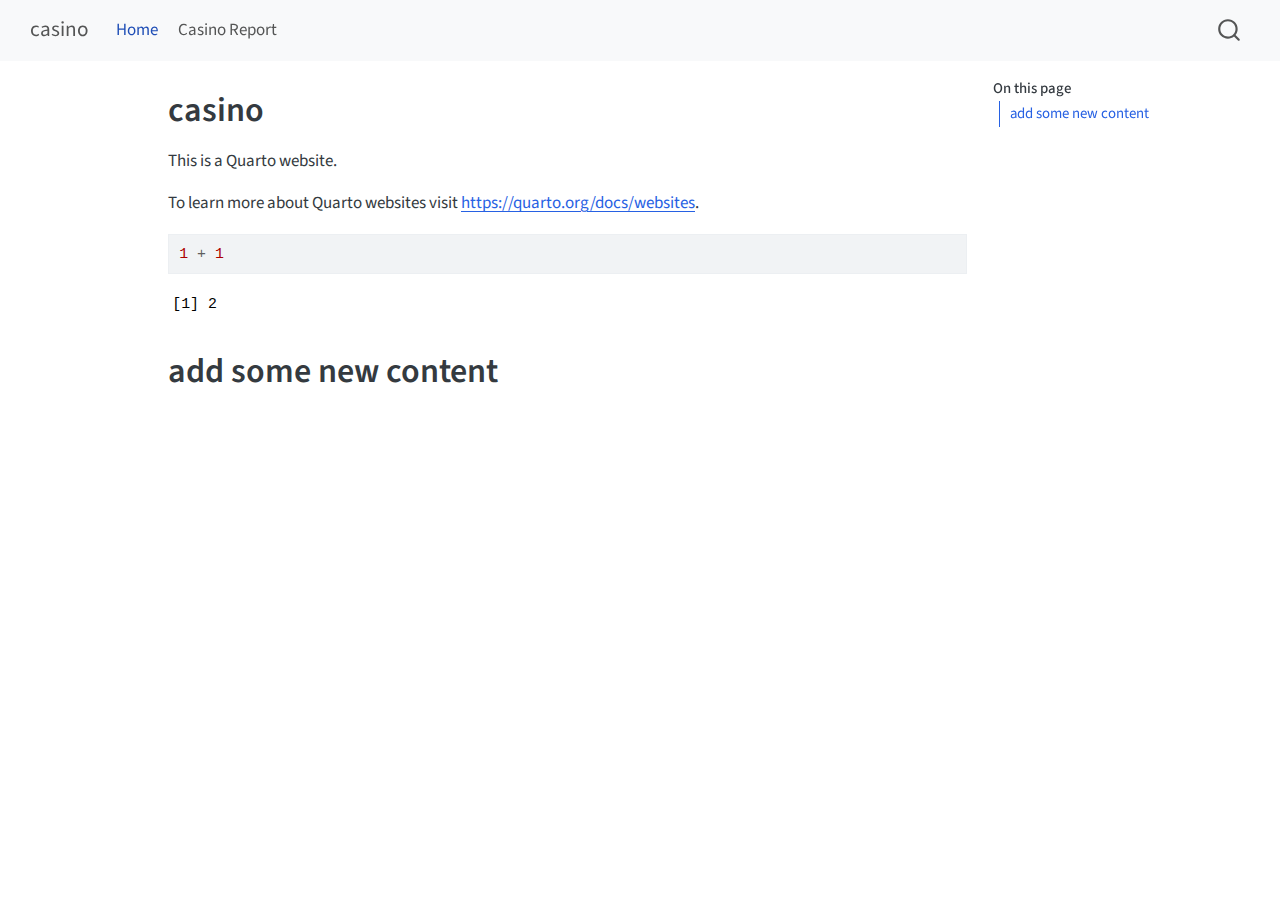
==== commit dd73e955: "Built site for gh-pages" ====
--- a/index.html
+++ b/index.html
@@ -6,7 +6,6 @@
 
 <meta name="viewport" content="width=device-width, initial-scale=1.0, user-scalable=yes">
 
-<meta name="author" content="Wojciech Bonna">
 
 <title>casino</title>
 <style>
@@ -101,9 +100,6 @@
     "search-label": "Search"
   }
 }</script>
-<script src="site_libs/quarto-diagram/mermaid.min.js"></script>
-<script src="site_libs/quarto-diagram/mermaid-init.js"></script>
-<link href="site_libs/quarto-diagram/mermaid.css" rel="stylesheet">
 
 
 <link rel="stylesheet" href="styles.css">
@@ -132,7 +128,7 @@
   </li>  
   <li class="nav-item">
     <a class="nav-link" href="./about.html"> 
-<span class="menu-text">About</span></a>
+<span class="menu-text">Casino Report</span></a>
   </li>  
 </ul>
           </div> <!-- /navcollapse -->
@@ -150,8 +146,7 @@
     <h2 id="toc-title">On this page</h2>
    
   <ul>
-  <li><a href="#schemat-projektu-casino" id="toc-schemat-projektu-casino" class="nav-link active" data-scroll-target="#schemat-projektu-casino">Schemat projektu Casino</a></li>
-  <li><a href="#konfiguracja-kontenerów" id="toc-konfiguracja-kontenerów" class="nav-link" data-scroll-target="#konfiguracja-kontenerów">Konfiguracja kontenerów</a></li>
+  <li><a href="#add-some-new-content" id="toc-add-some-new-content" class="nav-link active" data-scroll-target="#add-some-new-content">add some new content</a></li>
   </ul>
 </nav>
     </div>
@@ -167,12 +162,6 @@
 
 <div class="quarto-title-meta">
 
-    <div>
-    <div class="quarto-title-meta-heading">Author</div>
-    <div class="quarto-title-meta-contents">
-             <p>Wojciech Bonna </p>
-          </div>
-  </div>
     
   
     
@@ -183,176 +172,16 @@
 </header>
 
 
-<section id="schemat-projektu-casino" class="level1">
-<h1>Schemat projektu Casino</h1>
-<div class="cell" data-layout-align="default">
-<div class="cell-output-display">
-<div>
-<p></p><figure class="figure"><p></p>
-<div>
-<pre class="mermaid mermaid-js">graph TD
-  player1[Player 1] --&gt;|Wygeneruj dane| postgres[Postgres]
-  player2[Player 2] --&gt;|Wygeneruj dane| postgres
-  player3[Player 3] --&gt;|Wygeneruj dane| postgres
-  postgres --&gt;|Nasluchiwanie zmian| debezium[Debezium]
-  debezium --&gt;|Zapis| kafka[Kafka]
-  kafka --&gt;|Czytanie wiadomości| spark_master[Spark Master]
-  spark_master --&gt;|Przetwarzanie| spark_worker[Spark Worker]
-  spark_worker --&gt;|Zapis| minio[Minio]
-  zookeeper[Zookeeper] --&gt;|Zarządzanie| kafka
-</pre>
-</div>
-<p></p></figure><p></p>
+<p>This is a Quarto website.</p>
+<p>To learn more about Quarto websites visit <a href="https://quarto.org/docs/websites" class="uri">https://quarto.org/docs/websites</a>.</p>
+<div class="cell">
+<div class="sourceCode cell-code" id="cb1"><pre class="sourceCode r code-with-copy"><code class="sourceCode r"><span id="cb1-1"><a href="#cb1-1" aria-hidden="true" tabindex="-1"></a><span class="dv">1</span> <span class="sc">+</span> <span class="dv">1</span></span></code><button title="Copy to Clipboard" class="code-copy-button"><i class="bi"></i></button></pre></div>
+<div class="cell-output cell-output-stdout">
+<pre><code>[1] 2</code></pre>
 </div>
 </div>
-</div>
-</section>
-<section id="konfiguracja-kontenerów" class="level1">
-<h1>Konfiguracja kontenerów</h1>
-<div class="cell" data-code-copy="true">
-<div class="code-with-filename">
-<div class="code-with-filename-file">
-<pre><strong>docker-compose.yml</strong></pre>
-</div>
-<div class="sourceCode cell-code" id="cb1"><pre class="sourceCode numberSource yaml number-lines code-with-copy"><code class="sourceCode yaml"><span id="cb1-1"><a href="#cb1-1"></a><span class="fu">version</span><span class="kw">:</span><span class="at"> </span><span class="st">'3.8'</span></span>
-<span id="cb1-2"><a href="#cb1-2"></a></span>
-<span id="cb1-3"><a href="#cb1-3"></a><span class="fu">services</span><span class="kw">:</span></span>
-<span id="cb1-4"><a href="#cb1-4"></a><span class="at">  </span><span class="fu">postgres</span><span class="kw">:</span></span>
-<span id="cb1-5"><a href="#cb1-5"></a><span class="at">    </span><span class="fu">image</span><span class="kw">:</span><span class="at"> postgres:17</span></span>
-<span id="cb1-6"><a href="#cb1-6"></a><span class="at">    </span><span class="fu">container_name</span><span class="kw">:</span><span class="at"> casino-postgres</span></span>
-<span id="cb1-7"><a href="#cb1-7"></a><span class="at">    </span><span class="fu">hostname</span><span class="kw">:</span><span class="at"> casino-db</span></span>
-<span id="cb1-8"><a href="#cb1-8"></a><span class="at">    </span><span class="fu">environment</span><span class="kw">:</span></span>
-<span id="cb1-9"><a href="#cb1-9"></a><span class="at">      </span><span class="fu">TZ</span><span class="kw">:</span><span class="at"> Europe/Warsaw</span></span>
-<span id="cb1-10"><a href="#cb1-10"></a><span class="at">      </span><span class="fu">POSTGRES_USER</span><span class="kw">:</span><span class="at"> casino</span></span>
-<span id="cb1-11"><a href="#cb1-11"></a><span class="at">      </span><span class="fu">POSTGRES_PASSWORD</span><span class="kw">:</span><span class="at"> casino</span></span>
-<span id="cb1-12"><a href="#cb1-12"></a><span class="at">      </span><span class="fu">POSTGRES_DB</span><span class="kw">:</span><span class="at"> casino</span></span>
-<span id="cb1-13"><a href="#cb1-13"></a><span class="at">    </span><span class="fu">ports</span><span class="kw">:</span></span>
-<span id="cb1-14"><a href="#cb1-14"></a><span class="at">      </span><span class="kw">-</span><span class="at"> </span><span class="st">"5432:5432"</span></span>
-<span id="cb1-15"><a href="#cb1-15"></a><span class="fu">    command</span><span class="kw">: </span><span class="ch">&gt;</span></span>
-<span id="cb1-16"><a href="#cb1-16"></a>      postgres -c wal_level=logical</span>
-<span id="cb1-17"><a href="#cb1-17"></a>               -c max_replication_slots=4</span>
-<span id="cb1-18"><a href="#cb1-18"></a>               -c max_wal_senders=4</span>
-<span id="cb1-19"><a href="#cb1-19"></a><span class="at">    </span><span class="fu">volumes</span><span class="kw">:</span></span>
-<span id="cb1-20"><a href="#cb1-20"></a><span class="at">      </span><span class="kw">-</span><span class="at"> casino-db:/var/lib/postgresql/data</span></span>
-<span id="cb1-21"><a href="#cb1-21"></a><span class="at">      </span><span class="kw">-</span><span class="at"> ./init.sql:/docker-entrypoint-initdb.d/init.sql</span></span>
-<span id="cb1-22"><a href="#cb1-22"></a><span class="at">    </span><span class="fu">depends_on</span><span class="kw">:</span></span>
-<span id="cb1-23"><a href="#cb1-23"></a><span class="at">      </span><span class="kw">-</span><span class="at"> kafka</span></span>
-<span id="cb1-24"><a href="#cb1-24"></a></span>
-<span id="cb1-25"><a href="#cb1-25"></a><span class="at">  </span><span class="fu">user1</span><span class="kw">:</span></span>
-<span id="cb1-26"><a href="#cb1-26"></a><span class="at">    </span><span class="fu">image</span><span class="kw">:</span><span class="at"> python:3.10-slim</span></span>
-<span id="cb1-27"><a href="#cb1-27"></a><span class="at">    </span><span class="fu">container_name</span><span class="kw">:</span><span class="at"> user1-container</span></span>
-<span id="cb1-28"><a href="#cb1-28"></a><span class="at">    </span><span class="fu">volumes</span><span class="kw">:</span></span>
-<span id="cb1-29"><a href="#cb1-29"></a><span class="at">      </span><span class="kw">-</span><span class="at"> ./src:/app</span></span>
-<span id="cb1-30"><a href="#cb1-30"></a><span class="at">    </span><span class="fu">working_dir</span><span class="kw">:</span><span class="at"> /app</span></span>
-<span id="cb1-31"><a href="#cb1-31"></a><span class="at">    </span><span class="fu">environment</span><span class="kw">:</span></span>
-<span id="cb1-32"><a href="#cb1-32"></a><span class="at">      </span><span class="fu">USER_EMAIL</span><span class="kw">:</span><span class="at"> </span><span class="st">"example@example.com"</span></span>
-<span id="cb1-33"><a href="#cb1-33"></a><span class="at">      </span><span class="fu">POSTGRES_HOST</span><span class="kw">:</span><span class="at"> </span><span class="st">"postgres"</span></span>
-<span id="cb1-34"><a href="#cb1-34"></a><span class="at">    </span><span class="fu">command</span><span class="kw">:</span><span class="at"> bash -c "pip install sqlalchemy psycopg2-binary &amp;&amp; python db/App.py"</span></span>
-<span id="cb1-35"><a href="#cb1-35"></a><span class="at">    </span><span class="fu">depends_on</span><span class="kw">:</span></span>
-<span id="cb1-36"><a href="#cb1-36"></a><span class="at">      </span><span class="kw">-</span><span class="at"> postgres</span></span>
-<span id="cb1-37"><a href="#cb1-37"></a></span>
-<span id="cb1-38"><a href="#cb1-38"></a></span>
-<span id="cb1-39"><a href="#cb1-39"></a><span class="at">  </span><span class="fu">zookeeper</span><span class="kw">:</span></span>
-<span id="cb1-40"><a href="#cb1-40"></a><span class="at">    </span><span class="fu">container_name</span><span class="kw">:</span><span class="at"> casino-zookeeper</span></span>
-<span id="cb1-41"><a href="#cb1-41"></a><span class="at">    </span><span class="fu">image</span><span class="kw">:</span><span class="at"> wurstmeister/zookeeper</span></span>
-<span id="cb1-42"><a href="#cb1-42"></a><span class="at">    </span><span class="fu">ports</span><span class="kw">:</span></span>
-<span id="cb1-43"><a href="#cb1-43"></a><span class="at">    </span><span class="kw">-</span><span class="at"> </span><span class="st">"2181:2181"</span></span>
-<span id="cb1-44"><a href="#cb1-44"></a><span class="at">  </span><span class="fu">kafka</span><span class="kw">:</span></span>
-<span id="cb1-45"><a href="#cb1-45"></a><span class="at">    </span><span class="fu">container_name</span><span class="kw">:</span><span class="at"> casino-kafka</span></span>
-<span id="cb1-46"><a href="#cb1-46"></a><span class="at">    </span><span class="fu">image</span><span class="kw">:</span><span class="at"> wurstmeister/kafka</span></span>
-<span id="cb1-47"><a href="#cb1-47"></a><span class="at">    </span><span class="fu">ports</span><span class="kw">:</span></span>
-<span id="cb1-48"><a href="#cb1-48"></a><span class="at">      </span><span class="kw">-</span><span class="at"> </span><span class="st">"9092:9092"</span></span>
-<span id="cb1-49"><a href="#cb1-49"></a><span class="at">    </span><span class="fu">environment</span><span class="kw">:</span></span>
-<span id="cb1-50"><a href="#cb1-50"></a><span class="at">      </span><span class="fu">KAFKA_ZOOKEEPER_CONNECT</span><span class="kw">:</span><span class="at"> zookeeper:2181</span></span>
-<span id="cb1-51"><a href="#cb1-51"></a><span class="at">      </span><span class="fu">KAFKA_LISTENERS</span><span class="kw">:</span></span>
-<span id="cb1-52"><a href="#cb1-52"></a><span class="at">        </span><span class="st">"INTERNAL://casino-kafka:9090,\</span></span>
-<span id="cb1-53"><a href="#cb1-53"></a><span class="st">         EXTERNAL://0.0.0.0:9092"</span></span>
-<span id="cb1-54"><a href="#cb1-54"></a><span class="at">      </span><span class="fu">KAFKA_ADVERTISED_LISTENERS</span><span class="kw">:</span></span>
-<span id="cb1-55"><a href="#cb1-55"></a><span class="at">        </span><span class="st">"INTERNAL://casino-kafka:9090,\</span></span>
-<span id="cb1-56"><a href="#cb1-56"></a><span class="st">         EXTERNAL://localhost:9092"</span></span>
-<span id="cb1-57"><a href="#cb1-57"></a><span class="at">      </span><span class="fu">KAFKA_LISTENER_SECURITY_PROTOCOL_MAP</span><span class="kw">:</span></span>
-<span id="cb1-58"><a href="#cb1-58"></a><span class="at">        </span><span class="st">"INTERNAL:PLAINTEXT,\</span></span>
-<span id="cb1-59"><a href="#cb1-59"></a><span class="st">         EXTERNAL:PLAINTEXT"</span></span>
-<span id="cb1-60"><a href="#cb1-60"></a><span class="at">      </span><span class="fu">KAFKA_INTER_BROKER_LISTENER_NAME</span><span class="kw">:</span><span class="at"> INTERNAL</span></span>
-<span id="cb1-61"><a href="#cb1-61"></a><span class="at">    </span><span class="fu">depends_on</span><span class="kw">:</span></span>
-<span id="cb1-62"><a href="#cb1-62"></a><span class="at">      </span><span class="kw">-</span><span class="at"> zookeeper</span></span>
-<span id="cb1-63"><a href="#cb1-63"></a></span>
-<span id="cb1-64"><a href="#cb1-64"></a><span class="at">  </span><span class="fu">debezium</span><span class="kw">:</span></span>
-<span id="cb1-65"><a href="#cb1-65"></a><span class="at">    </span><span class="fu">container_name</span><span class="kw">:</span><span class="at"> casino-debezium</span></span>
-<span id="cb1-66"><a href="#cb1-66"></a><span class="at">    </span><span class="fu">image</span><span class="kw">:</span><span class="at"> debezium/connect:2.5</span></span>
-<span id="cb1-67"><a href="#cb1-67"></a><span class="at">    </span><span class="fu">ports</span><span class="kw">:</span></span>
-<span id="cb1-68"><a href="#cb1-68"></a><span class="at">      </span><span class="kw">-</span><span class="at"> </span><span class="st">"8083:8083"</span></span>
-<span id="cb1-69"><a href="#cb1-69"></a><span class="at">    </span><span class="fu">environment</span><span class="kw">:</span></span>
-<span id="cb1-70"><a href="#cb1-70"></a><span class="at">      </span><span class="fu">BOOTSTRAP_SERVERS</span><span class="kw">:</span><span class="at"> casino-kafka:9090</span></span>
-<span id="cb1-71"><a href="#cb1-71"></a><span class="at">      </span><span class="fu">GROUP_ID</span><span class="kw">:</span><span class="at"> debezium-group</span></span>
-<span id="cb1-72"><a href="#cb1-72"></a><span class="at">      </span><span class="fu">CONFIG_STORAGE_TOPIC</span><span class="kw">:</span><span class="at"> debezium_connect_config</span></span>
-<span id="cb1-73"><a href="#cb1-73"></a><span class="at">      </span><span class="fu">OFFSET_STORAGE_TOPIC</span><span class="kw">:</span><span class="at"> debezium_connect_offsets</span></span>
-<span id="cb1-74"><a href="#cb1-74"></a><span class="at">      </span><span class="fu">STATUS_STORAGE_TOPIC</span><span class="kw">:</span><span class="at"> debezium_connect_status</span></span>
-<span id="cb1-75"><a href="#cb1-75"></a><span class="at">      </span><span class="fu">KEY_CONVERTER</span><span class="kw">:</span><span class="at"> org.apache.kafka.connect.json.JsonConverter</span></span>
-<span id="cb1-76"><a href="#cb1-76"></a><span class="at">      </span><span class="fu">VALUE_CONVERTER</span><span class="kw">:</span><span class="at"> org.apache.kafka.connect.json.JsonConverter</span></span>
-<span id="cb1-77"><a href="#cb1-77"></a><span class="at">      </span><span class="fu">INTERNAL_KEY_CONVERTER</span><span class="kw">:</span><span class="at"> org.apache.kafka.connect.json.JsonConverter</span></span>
-<span id="cb1-78"><a href="#cb1-78"></a><span class="at">      </span><span class="fu">INTERNAL_VALUE_CONVERTER</span><span class="kw">:</span><span class="at"> org.apache.kafka.connect.json.JsonConverter</span></span>
-<span id="cb1-79"><a href="#cb1-79"></a><span class="at">      </span><span class="fu">PLUGIN_PATH</span><span class="kw">:</span><span class="at"> /kafka/connect</span></span>
-<span id="cb1-80"><a href="#cb1-80"></a><span class="at">    </span><span class="fu">depends_on</span><span class="kw">:</span></span>
-<span id="cb1-81"><a href="#cb1-81"></a><span class="at">      </span><span class="kw">-</span><span class="at"> kafka</span></span>
-<span id="cb1-82"><a href="#cb1-82"></a><span class="at">      </span><span class="kw">-</span><span class="at"> zookeeper</span></span>
-<span id="cb1-83"><a href="#cb1-83"></a><span class="at">      </span><span class="kw">-</span><span class="at"> postgres</span></span>
-<span id="cb1-84"><a href="#cb1-84"></a></span>
-<span id="cb1-85"><a href="#cb1-85"></a><span class="at">  </span><span class="fu">minio</span><span class="kw">:</span></span>
-<span id="cb1-86"><a href="#cb1-86"></a><span class="at">    </span><span class="fu">image</span><span class="kw">:</span><span class="at"> minio/minio:latest</span></span>
-<span id="cb1-87"><a href="#cb1-87"></a><span class="at">    </span><span class="fu">container_name</span><span class="kw">:</span><span class="at"> casino-minio</span></span>
-<span id="cb1-88"><a href="#cb1-88"></a><span class="at">    </span><span class="fu">volumes</span><span class="kw">:</span></span>
-<span id="cb1-89"><a href="#cb1-89"></a><span class="at">      </span><span class="kw">-</span><span class="at"> ./minio/data:/data</span></span>
-<span id="cb1-90"><a href="#cb1-90"></a><span class="at">    </span><span class="fu">ports</span><span class="kw">:</span></span>
-<span id="cb1-91"><a href="#cb1-91"></a><span class="at">      </span><span class="kw">-</span><span class="at"> </span><span class="st">"9000:9000"</span></span>
-<span id="cb1-92"><a href="#cb1-92"></a><span class="at">      </span><span class="kw">-</span><span class="at"> </span><span class="st">"9010:9010"</span></span>
-<span id="cb1-93"><a href="#cb1-93"></a><span class="at">    </span><span class="fu">environment</span><span class="kw">:</span></span>
-<span id="cb1-94"><a href="#cb1-94"></a><span class="at">      </span><span class="fu">MINIO_ROOT_USER</span><span class="kw">:</span><span class="at"> minio</span></span>
-<span id="cb1-95"><a href="#cb1-95"></a><span class="at">      </span><span class="fu">MINIO_ROOT_PASSWORD</span><span class="kw">:</span><span class="at"> minio123</span></span>
-<span id="cb1-96"><a href="#cb1-96"></a><span class="at">    </span><span class="fu">command</span><span class="kw">:</span><span class="at"> minio server /data/minio/ --console-address ":9010"</span></span>
-<span id="cb1-97"><a href="#cb1-97"></a></span>
-<span id="cb1-98"><a href="#cb1-98"></a><span class="at">  </span><span class="fu">spark-master</span><span class="kw">:</span></span>
-<span id="cb1-99"><a href="#cb1-99"></a><span class="at">    </span><span class="fu">image</span><span class="kw">:</span><span class="at"> bitnami/spark:3.5.0</span></span>
-<span id="cb1-100"><a href="#cb1-100"></a><span class="at">    </span><span class="fu">container_name</span><span class="kw">:</span><span class="at"> casino-spark-master</span></span>
-<span id="cb1-101"><a href="#cb1-101"></a><span class="at">    </span><span class="fu">hostname</span><span class="kw">:</span><span class="at"> casino-spark-master</span></span>
-<span id="cb1-102"><a href="#cb1-102"></a><span class="at">    </span><span class="fu">working_dir</span><span class="kw">:</span><span class="at"> /app</span></span>
-<span id="cb1-103"><a href="#cb1-103"></a><span class="at">    </span><span class="fu">environment</span><span class="kw">:</span></span>
-<span id="cb1-104"><a href="#cb1-104"></a><span class="at">      </span><span class="fu">SPARK_MASTER</span><span class="kw">:</span><span class="at"> spark://casino-spark-master:7077</span></span>
-<span id="cb1-105"><a href="#cb1-105"></a><span class="at">      </span><span class="fu">SPARK_MODE</span><span class="kw">:</span><span class="at"> master</span></span>
-<span id="cb1-106"><a href="#cb1-106"></a><span class="at">      </span><span class="fu">SPARK_LOCAL_HOSTNAME</span><span class="kw">:</span><span class="at"> casino-spark-master</span></span>
-<span id="cb1-107"><a href="#cb1-107"></a><span class="at">    </span><span class="fu">ports</span><span class="kw">:</span></span>
-<span id="cb1-108"><a href="#cb1-108"></a><span class="at">      </span><span class="kw">-</span><span class="at"> </span><span class="st">"8080:8080"</span></span>
-<span id="cb1-109"><a href="#cb1-109"></a><span class="at">    </span><span class="fu">volumes</span><span class="kw">:</span></span>
-<span id="cb1-110"><a href="#cb1-110"></a><span class="at">      </span><span class="kw">-</span><span class="at"> ./src:/app</span></span>
-<span id="cb1-111"><a href="#cb1-111"></a><span class="at">      </span><span class="kw">-</span><span class="at"> spark-data:/opt/spark/work-dir</span></span>
-<span id="cb1-112"><a href="#cb1-112"></a><span class="co">#    entrypoint: bash run_kafka_to_minio_app.sh</span></span>
-<span id="cb1-113"><a href="#cb1-113"></a></span>
-<span id="cb1-114"><a href="#cb1-114"></a><span class="at">  </span><span class="fu">spark-worker</span><span class="kw">:</span></span>
-<span id="cb1-115"><a href="#cb1-115"></a><span class="at">    </span><span class="fu">image</span><span class="kw">:</span><span class="at"> bitnami/spark:3.5.0</span></span>
-<span id="cb1-116"><a href="#cb1-116"></a><span class="at">    </span><span class="fu">container_name</span><span class="kw">:</span><span class="at"> casino-spark-worker</span></span>
-<span id="cb1-117"><a href="#cb1-117"></a><span class="at">    </span><span class="fu">hostname</span><span class="kw">:</span><span class="at"> casino-spark-worker</span></span>
-<span id="cb1-118"><a href="#cb1-118"></a><span class="at">    </span><span class="fu">environment</span><span class="kw">:</span></span>
-<span id="cb1-119"><a href="#cb1-119"></a><span class="at">      </span><span class="fu">SPARK_MASTER</span><span class="kw">:</span><span class="at"> spark://casino-spark-master:7077</span></span>
-<span id="cb1-120"><a href="#cb1-120"></a><span class="at">      </span><span class="fu">SPARK_MODE</span><span class="kw">:</span><span class="at"> worker</span></span>
-<span id="cb1-121"><a href="#cb1-121"></a><span class="at">      </span><span class="fu">SPARK_MASTER_URL</span><span class="kw">:</span><span class="at"> spark://casino-spark-master:7077</span></span>
-<span id="cb1-122"><a href="#cb1-122"></a><span class="at">      </span><span class="fu">SPARK_LOCAL_HOSTNAME</span><span class="kw">:</span><span class="at"> casino-spark-worker</span></span>
-<span id="cb1-123"><a href="#cb1-123"></a><span class="at">    </span><span class="fu">depends_on</span><span class="kw">:</span></span>
-<span id="cb1-124"><a href="#cb1-124"></a><span class="at">      </span><span class="kw">-</span><span class="at"> spark-master</span></span>
-<span id="cb1-125"><a href="#cb1-125"></a><span class="at">    </span><span class="fu">ports</span><span class="kw">:</span></span>
-<span id="cb1-126"><a href="#cb1-126"></a><span class="at">      </span><span class="kw">-</span><span class="at"> </span><span class="st">"8081:8081"</span></span>
-<span id="cb1-127"><a href="#cb1-127"></a><span class="at">    </span><span class="fu">volumes</span><span class="kw">:</span></span>
-<span id="cb1-128"><a href="#cb1-128"></a><span class="at">      </span><span class="kw">-</span><span class="at"> spark-data:/opt/spark/work-dir</span></span>
-<span id="cb1-129"><a href="#cb1-129"></a></span>
-<span id="cb1-130"><a href="#cb1-130"></a><span class="fu">volumes</span><span class="kw">:</span></span>
-<span id="cb1-131"><a href="#cb1-131"></a><span class="at">  </span><span class="fu">casino-db</span><span class="kw">:</span></span>
-<span id="cb1-132"><a href="#cb1-132"></a><span class="at">  </span><span class="fu">minio-data</span><span class="kw">:</span></span>
-<span id="cb1-133"><a href="#cb1-133"></a><span class="at">  </span><span class="fu">spark-data</span><span class="kw">:</span></span>
-<span id="cb1-134"><a href="#cb1-134"></a></span>
-<span id="cb1-135"><a href="#cb1-135"></a><span class="fu">networks</span><span class="kw">:</span></span>
-<span id="cb1-136"><a href="#cb1-136"></a><span class="at">  </span><span class="fu">default</span><span class="kw">:</span></span>
-<span id="cb1-137"><a href="#cb1-137"></a><span class="at">    </span><span class="fu">name</span><span class="kw">:</span><span class="at"> casino_network</span></span></code><button title="Copy to Clipboard" class="code-copy-button"><i class="bi"></i></button></pre></div>
-</div>
-</div>
+<section id="add-some-new-content" class="level1">
+<h1>add some new content</h1>
 
 
 </section>
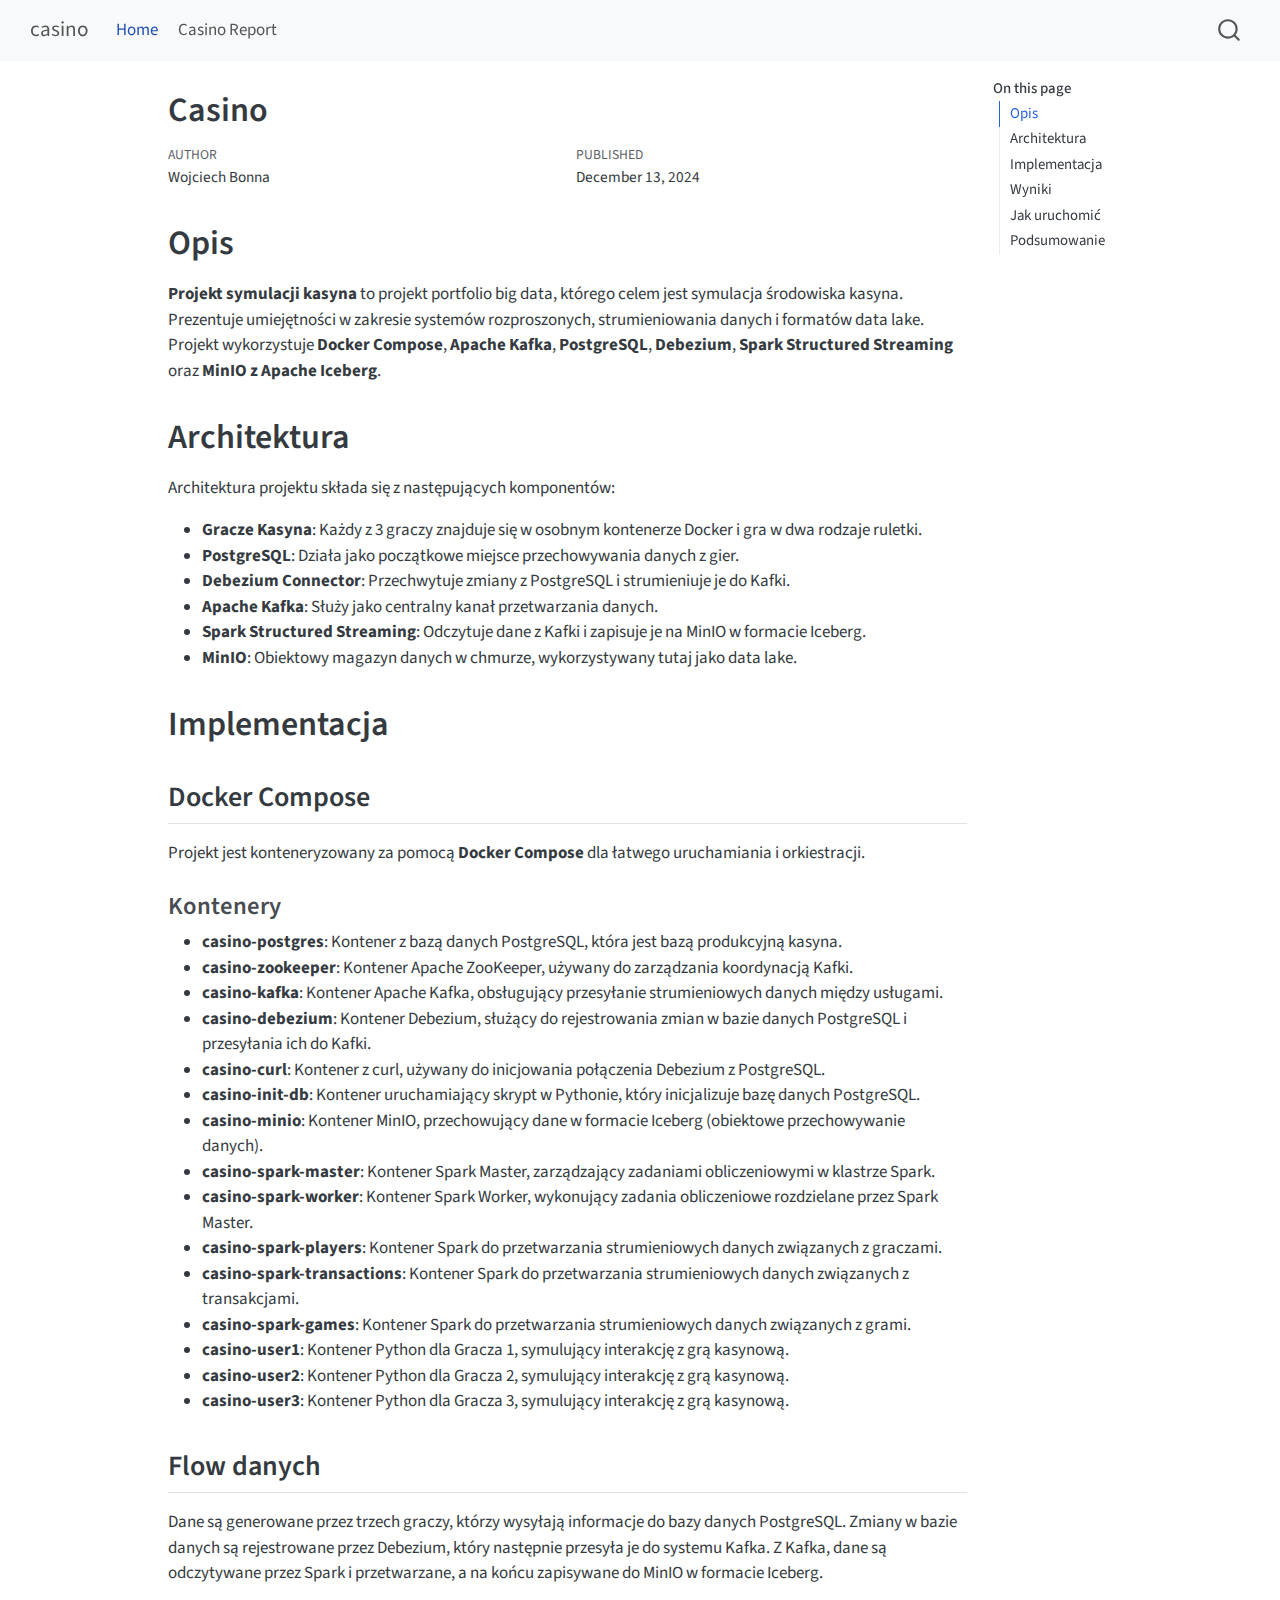
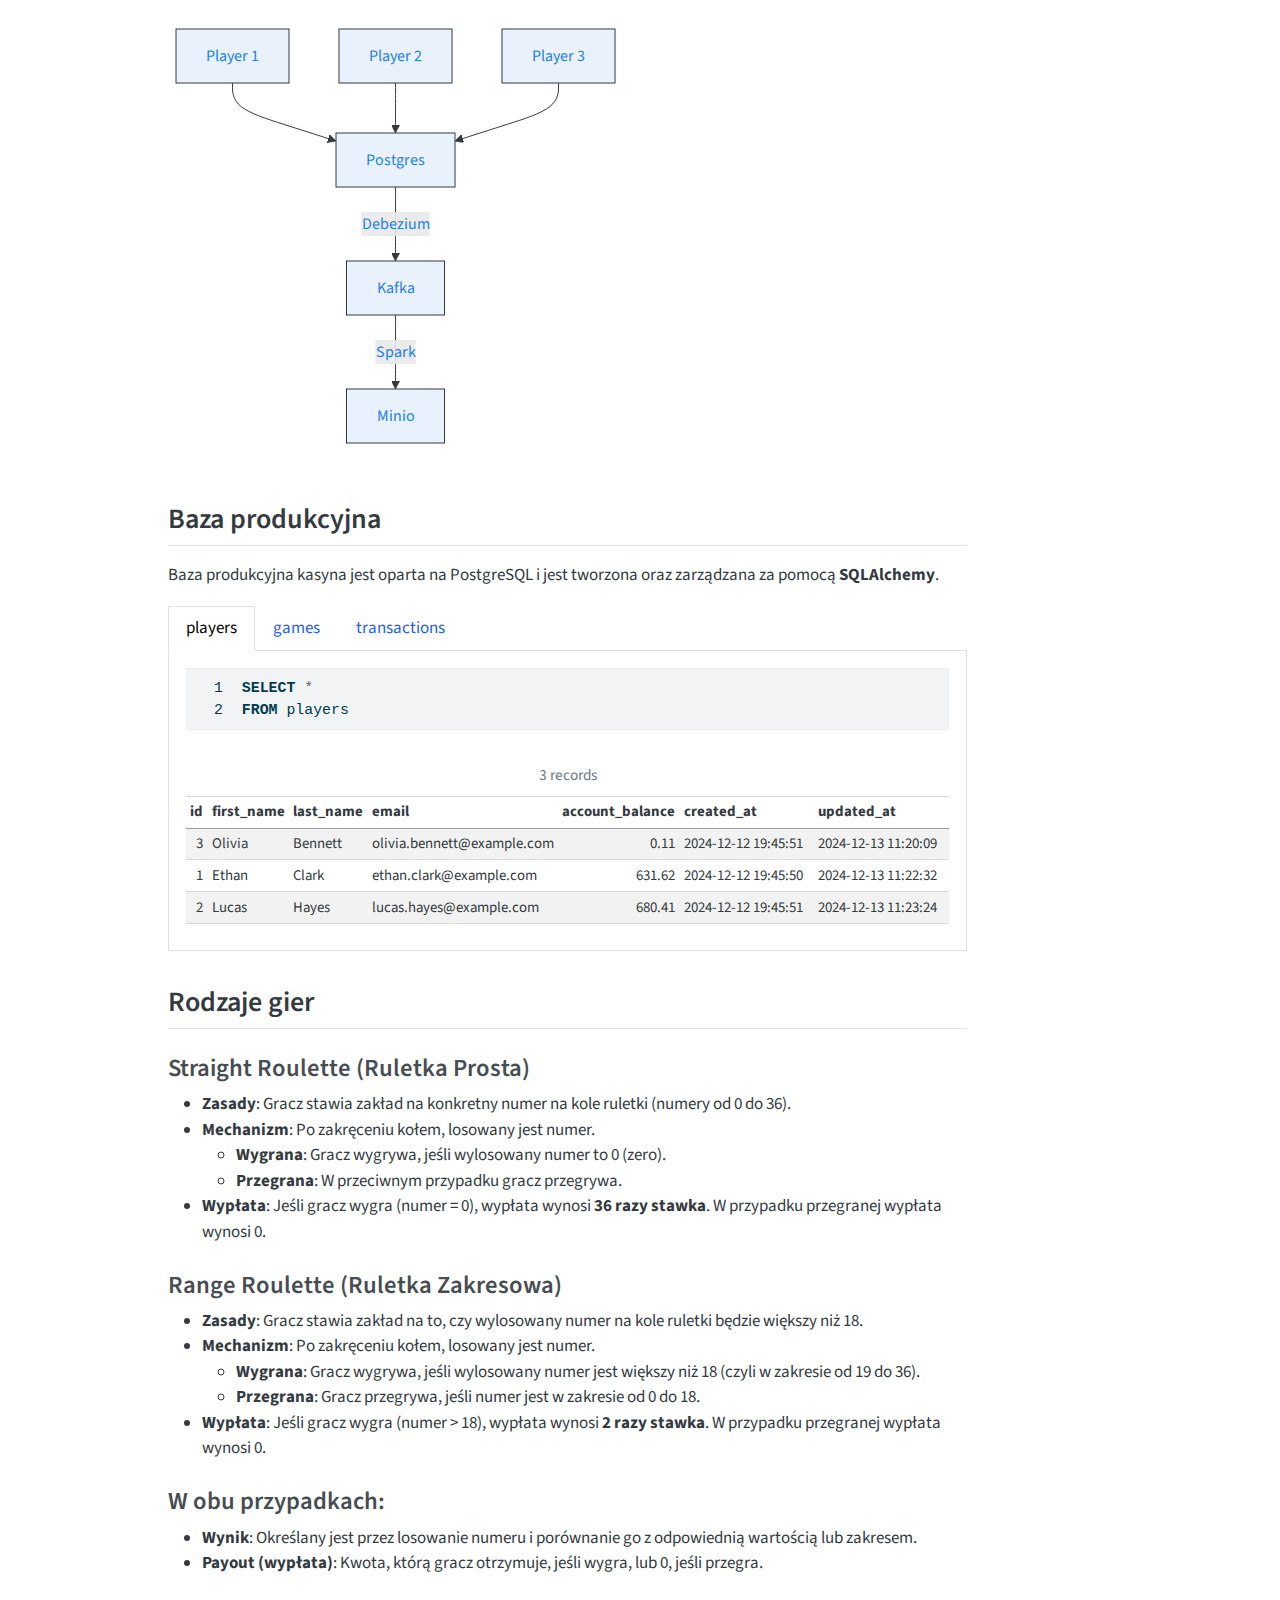
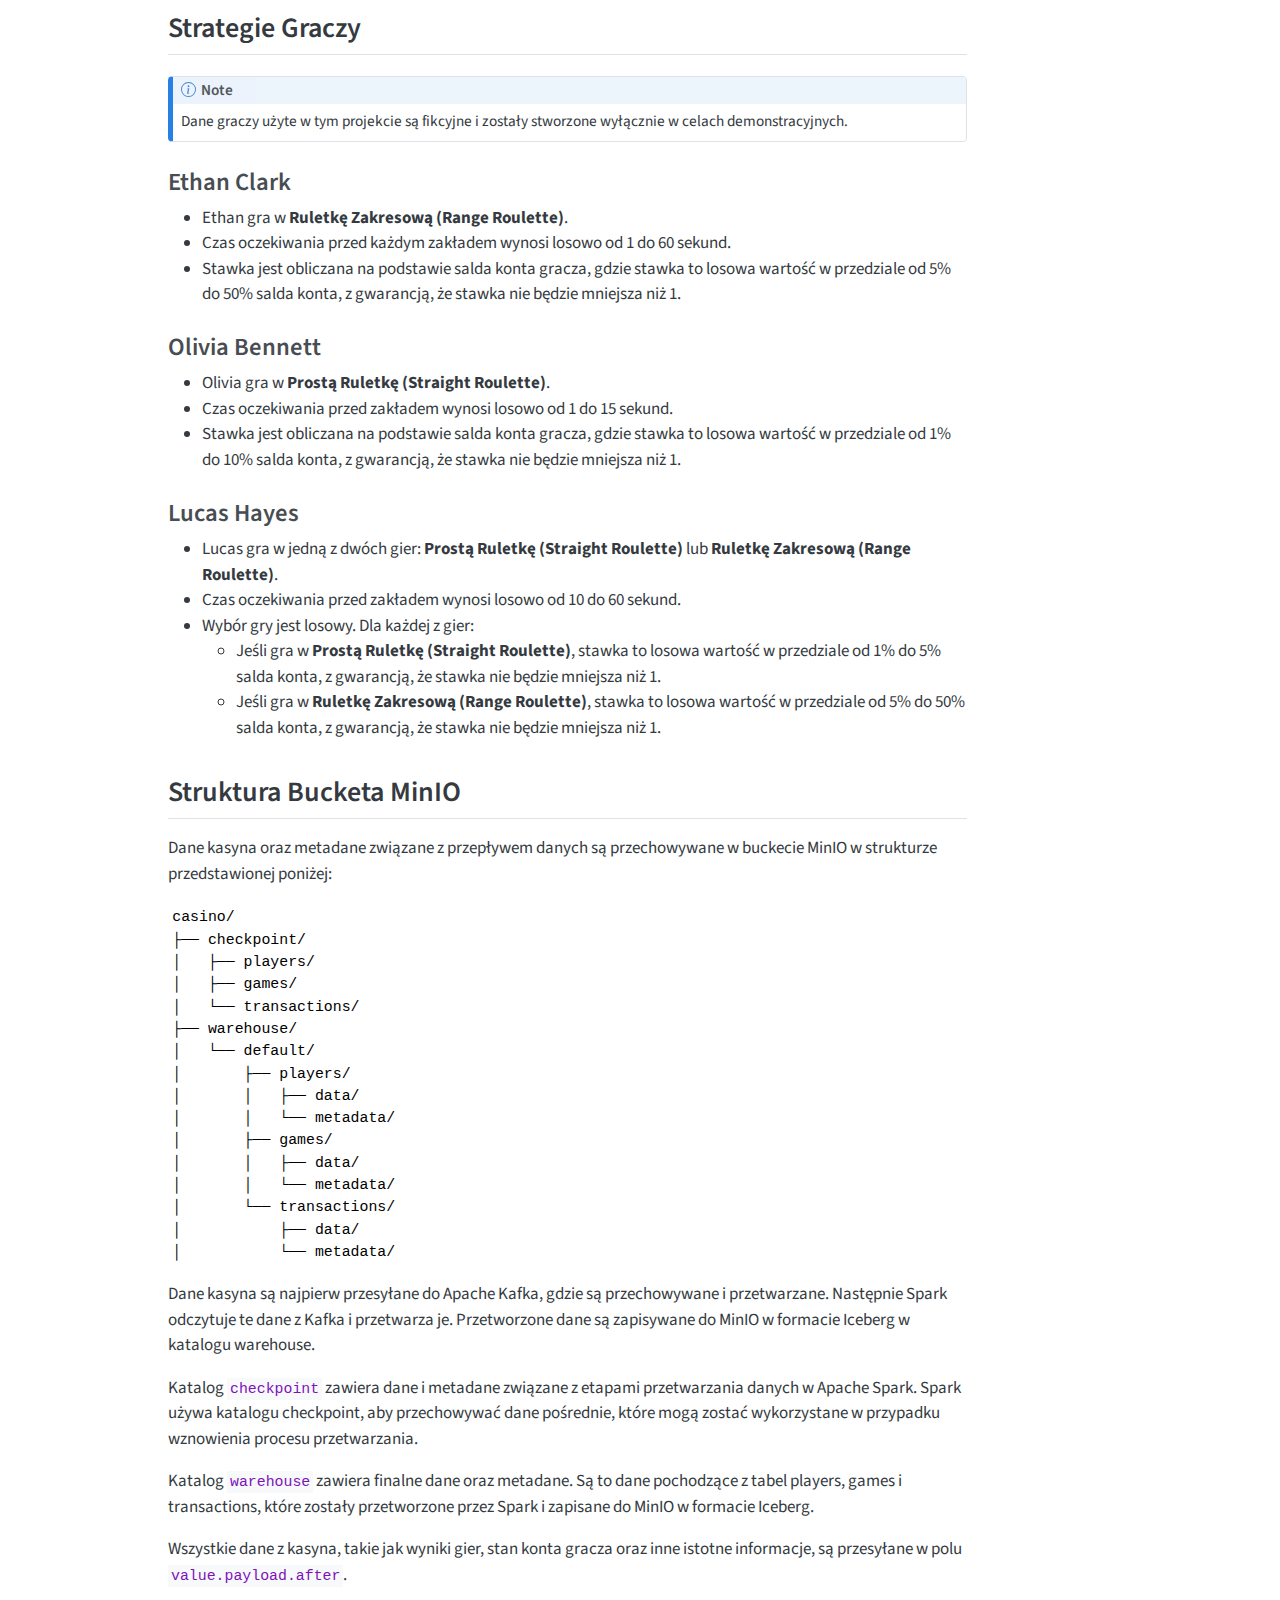
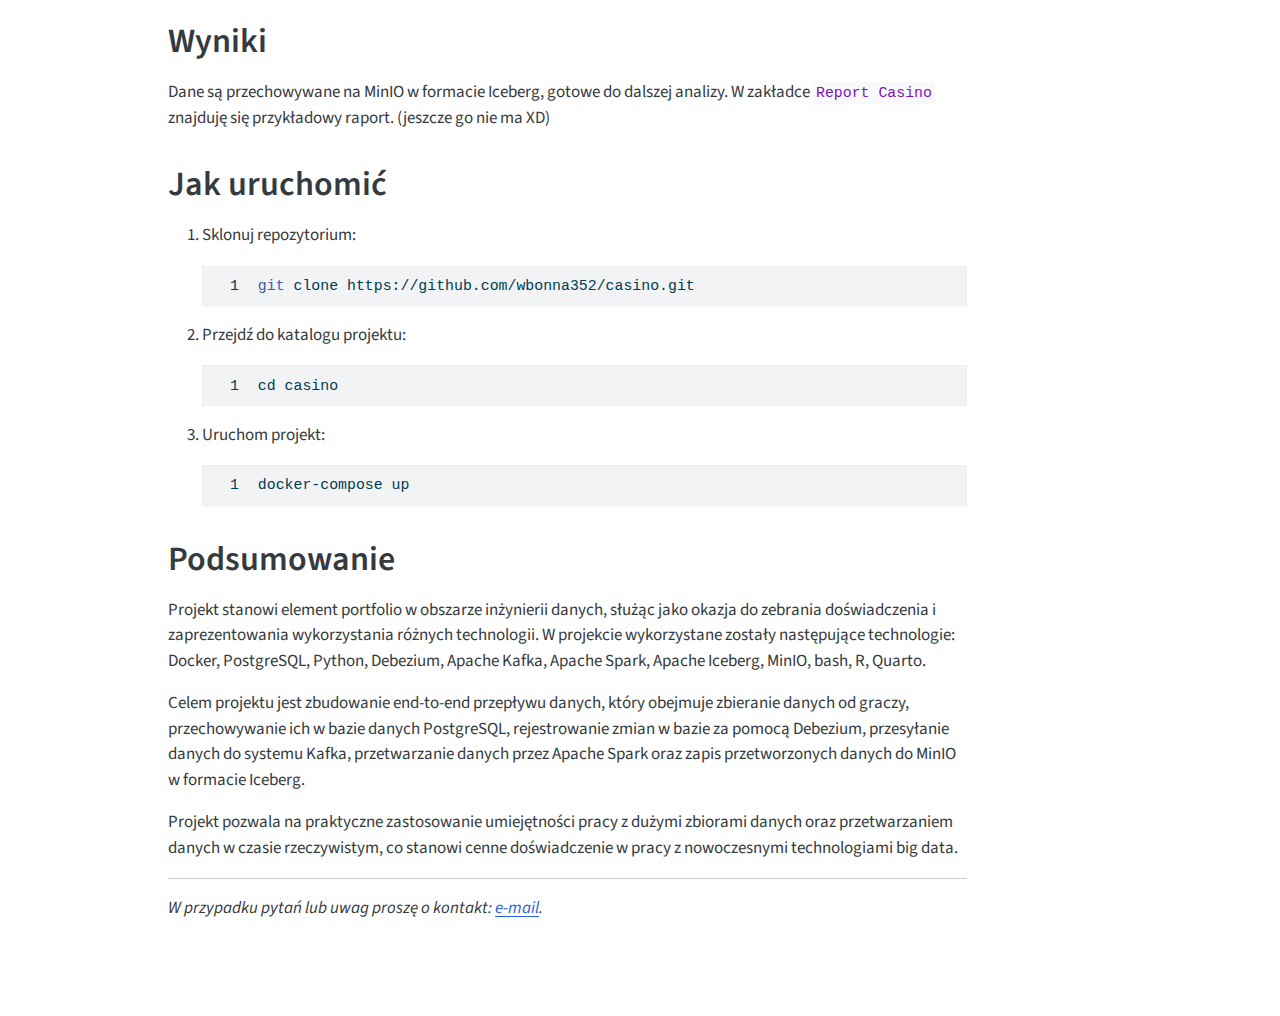
==== commit 5d9c0f72: "Built site for gh-pages" ====
--- a/index.html
+++ b/index.html
@@ -6,8 +6,10 @@
 
 <meta name="viewport" content="width=device-width, initial-scale=1.0, user-scalable=yes">
 
-
-<title>casino</title>
+<meta name="author" content="Wojciech Bonna">
+<meta name="dcterms.date" content="2024-12-13">
+
+<title>Casino – casino</title>
 <style>
 code{white-space: pre-wrap;}
 span.smallcaps{font-variant: small-caps;}
@@ -100,6 +102,9 @@
     "search-label": "Search"
   }
 }</script>
+<script src="site_libs/quarto-diagram/mermaid.min.js"></script>
+<script src="site_libs/quarto-diagram/mermaid-init.js"></script>
+<link href="site_libs/quarto-diagram/mermaid.css" rel="stylesheet">
 
 
 <link rel="stylesheet" href="styles.css">
@@ -146,7 +151,33 @@
     <h2 id="toc-title">On this page</h2>
    
   <ul>
-  <li><a href="#add-some-new-content" id="toc-add-some-new-content" class="nav-link active" data-scroll-target="#add-some-new-content">add some new content</a></li>
+  <li><a href="#opis" id="toc-opis" class="nav-link active" data-scroll-target="#opis">Opis</a></li>
+  <li><a href="#architektura" id="toc-architektura" class="nav-link" data-scroll-target="#architektura">Architektura</a></li>
+  <li><a href="#implementacja" id="toc-implementacja" class="nav-link" data-scroll-target="#implementacja">Implementacja</a>
+  <ul class="collapse">
+  <li><a href="#docker-compose" id="toc-docker-compose" class="nav-link" data-scroll-target="#docker-compose">Docker Compose</a>
+  <ul class="collapse">
+  <li><a href="#kontenery" id="toc-kontenery" class="nav-link" data-scroll-target="#kontenery">Kontenery</a></li>
+  </ul></li>
+  <li><a href="#flow-danych" id="toc-flow-danych" class="nav-link" data-scroll-target="#flow-danych">Flow danych</a></li>
+  <li><a href="#baza-produkcyjna" id="toc-baza-produkcyjna" class="nav-link" data-scroll-target="#baza-produkcyjna">Baza produkcyjna</a></li>
+  <li><a href="#rodzaje-gier" id="toc-rodzaje-gier" class="nav-link" data-scroll-target="#rodzaje-gier">Rodzaje gier</a>
+  <ul class="collapse">
+  <li><a href="#straight-roulette-ruletka-prosta" id="toc-straight-roulette-ruletka-prosta" class="nav-link" data-scroll-target="#straight-roulette-ruletka-prosta">Straight Roulette (Ruletka Prosta)</a></li>
+  <li><a href="#range-roulette-ruletka-zakresowa" id="toc-range-roulette-ruletka-zakresowa" class="nav-link" data-scroll-target="#range-roulette-ruletka-zakresowa">Range Roulette (Ruletka Zakresowa)</a></li>
+  <li><a href="#w-obu-przypadkach" id="toc-w-obu-przypadkach" class="nav-link" data-scroll-target="#w-obu-przypadkach">W obu przypadkach:</a></li>
+  </ul></li>
+  <li><a href="#strategie-graczy" id="toc-strategie-graczy" class="nav-link" data-scroll-target="#strategie-graczy">Strategie Graczy</a>
+  <ul class="collapse">
+  <li><a href="#ethan-clark" id="toc-ethan-clark" class="nav-link" data-scroll-target="#ethan-clark">Ethan Clark</a></li>
+  <li><a href="#olivia-bennett" id="toc-olivia-bennett" class="nav-link" data-scroll-target="#olivia-bennett">Olivia Bennett</a></li>
+  <li><a href="#lucas-hayes" id="toc-lucas-hayes" class="nav-link" data-scroll-target="#lucas-hayes">Lucas Hayes</a></li>
+  </ul></li>
+  <li><a href="#struktura-bucketa-minio" id="toc-struktura-bucketa-minio" class="nav-link" data-scroll-target="#struktura-bucketa-minio">Struktura Bucketa MinIO</a></li>
+  </ul></li>
+  <li><a href="#wyniki" id="toc-wyniki" class="nav-link" data-scroll-target="#wyniki">Wyniki</a></li>
+  <li><a href="#jak-uruchomić" id="toc-jak-uruchomić" class="nav-link" data-scroll-target="#jak-uruchomić">Jak uruchomić</a></li>
+  <li><a href="#podsumowanie" id="toc-podsumowanie" class="nav-link" data-scroll-target="#podsumowanie">Podsumowanie</a></li>
   </ul>
 </nav>
     </div>
@@ -155,14 +186,26 @@
 
 <header id="title-block-header" class="quarto-title-block default">
 <div class="quarto-title">
-<h1 class="title">casino</h1>
+<h1 class="title">Casino</h1>
 </div>
 
 
 
 <div class="quarto-title-meta">
 
+    <div>
+    <div class="quarto-title-meta-heading">Author</div>
+    <div class="quarto-title-meta-contents">
+             <p>Wojciech Bonna </p>
+          </div>
+  </div>
     
+    <div>
+    <div class="quarto-title-meta-heading">Published</div>
+    <div class="quarto-title-meta-contents">
+      <p class="date">December 13, 2024</p>
+    </div>
+  </div>
   
     
   </div>
@@ -172,16 +215,413 @@
 </header>
 
 
-<p>This is a Quarto website.</p>
-<p>To learn more about Quarto websites visit <a href="https://quarto.org/docs/websites" class="uri">https://quarto.org/docs/websites</a>.</p>
+<section id="opis" class="level1">
+<h1>Opis</h1>
+<p><strong>Projekt symulacji kasyna</strong> to projekt portfolio big data, którego celem jest symulacja środowiska kasyna. Prezentuje umiejętności w zakresie systemów rozproszonych, strumieniowania danych i formatów data lake. Projekt wykorzystuje <strong>Docker Compose</strong>, <strong>Apache Kafka</strong>, <strong>PostgreSQL</strong>, <strong>Debezium</strong>, <strong>Spark Structured Streaming</strong> oraz <strong>MinIO z Apache Iceberg</strong>.</p>
+</section>
+<section id="architektura" class="level1">
+<h1>Architektura</h1>
+<p>Architektura projektu składa się z następujących komponentów:</p>
+<ul>
+<li><strong>Gracze Kasyna</strong>: Każdy z 3 graczy znajduje się w osobnym kontenerze Docker i gra w dwa rodzaje ruletki.</li>
+<li><strong>PostgreSQL</strong>: Działa jako początkowe miejsce przechowywania danych z gier.</li>
+<li><strong>Debezium Connector</strong>: Przechwytuje zmiany z PostgreSQL i strumieniuje je do Kafki.</li>
+<li><strong>Apache Kafka</strong>: Służy jako centralny kanał przetwarzania danych.</li>
+<li><strong>Spark Structured Streaming</strong>: Odczytuje dane z Kafki i zapisuje je na MinIO w formacie Iceberg.</li>
+<li><strong>MinIO</strong>: Obiektowy magazyn danych w chmurze, wykorzystywany tutaj jako data lake.</li>
+</ul>
+</section>
+<section id="implementacja" class="level1">
+<h1>Implementacja</h1>
+<section id="docker-compose" class="level2">
+<h2 class="anchored" data-anchor-id="docker-compose">Docker Compose</h2>
+<p>Projekt jest konteneryzowany za pomocą <strong>Docker Compose</strong> dla łatwego uruchamiania i orkiestracji.</p>
+<section id="kontenery" class="level3">
+<h3 class="anchored" data-anchor-id="kontenery">Kontenery</h3>
+<ul>
+<li><strong>casino-postgres</strong>: Kontener z bazą danych PostgreSQL, która jest bazą produkcyjną kasyna.</li>
+<li><strong>casino-zookeeper</strong>: Kontener Apache ZooKeeper, używany do zarządzania koordynacją Kafki.</li>
+<li><strong>casino-kafka</strong>: Kontener Apache Kafka, obsługujący przesyłanie strumieniowych danych między usługami.</li>
+<li><strong>casino-debezium</strong>: Kontener Debezium, służący do rejestrowania zmian w bazie danych PostgreSQL i przesyłania ich do Kafki.</li>
+<li><strong>casino-curl</strong>: Kontener z curl, używany do inicjowania połączenia Debezium z PostgreSQL.</li>
+<li><strong>casino-init-db</strong>: Kontener uruchamiający skrypt w Pythonie, który inicjalizuje bazę danych PostgreSQL.</li>
+<li><strong>casino-minio</strong>: Kontener MinIO, przechowujący dane w formacie Iceberg (obiektowe przechowywanie danych).</li>
+<li><strong>casino-spark-master</strong>: Kontener Spark Master, zarządzający zadaniami obliczeniowymi w klastrze Spark.</li>
+<li><strong>casino-spark-worker</strong>: Kontener Spark Worker, wykonujący zadania obliczeniowe rozdzielane przez Spark Master.</li>
+<li><strong>casino-spark-players</strong>: Kontener Spark do przetwarzania strumieniowych danych związanych z graczami.</li>
+<li><strong>casino-spark-transactions</strong>: Kontener Spark do przetwarzania strumieniowych danych związanych z transakcjami.</li>
+<li><strong>casino-spark-games</strong>: Kontener Spark do przetwarzania strumieniowych danych związanych z grami.</li>
+<li><strong>casino-user1</strong>: Kontener Python dla Gracza 1, symulujący interakcję z grą kasynową.</li>
+<li><strong>casino-user2</strong>: Kontener Python dla Gracza 2, symulujący interakcję z grą kasynową.</li>
+<li><strong>casino-user3</strong>: Kontener Python dla Gracza 3, symulujący interakcję z grą kasynową.</li>
+</ul>
+</section>
+</section>
+<section id="flow-danych" class="level2">
+<h2 class="anchored" data-anchor-id="flow-danych">Flow danych</h2>
+<p>Dane są generowane przez trzech graczy, którzy wysyłają informacje do bazy danych PostgreSQL. Zmiany w bazie danych są rejestrowane przez Debezium, który następnie przesyła je do systemu Kafka. Z Kafka, dane są odczytywane przez Spark i przetwarzane, a na końcu zapisywane do MinIO w formacie Iceberg.</p>
+<div class="cell" data-layout-align="default">
+<div class="cell-output-display">
+<div>
+<p></p><figure class="figure"><p></p>
+<div>
+<pre class="mermaid mermaid-js">graph TD
+    A[Player 1] --&gt; D[Postgres]
+    B[Player 2] --&gt; D
+    C[Player 3] --&gt; D
+    D --&gt; |Debezium| E[Kafka]
+    E --&gt; |Spark| F[Minio]
+</pre>
+</div>
+<p></p></figure><p></p>
+</div>
+</div>
+</div>
+</section>
+<section id="baza-produkcyjna" class="level2">
+<h2 class="anchored" data-anchor-id="baza-produkcyjna">Baza produkcyjna</h2>
+<p>Baza produkcyjna kasyna jest oparta na PostgreSQL i jest tworzona oraz zarządzana za pomocą <strong>SQLAlchemy</strong>.</p>
+<div class="tabset-margin-container"></div><div class="panel-tabset">
+<ul class="nav nav-tabs" role="tablist"><li class="nav-item" role="presentation"><a class="nav-link active" id="tabset-1-1-tab" data-bs-toggle="tab" data-bs-target="#tabset-1-1" role="tab" aria-controls="tabset-1-1" aria-selected="true">players</a></li><li class="nav-item" role="presentation"><a class="nav-link" id="tabset-1-2-tab" data-bs-toggle="tab" data-bs-target="#tabset-1-2" role="tab" aria-controls="tabset-1-2" aria-selected="false">games</a></li><li class="nav-item" role="presentation"><a class="nav-link" id="tabset-1-3-tab" data-bs-toggle="tab" data-bs-target="#tabset-1-3" role="tab" aria-controls="tabset-1-3" aria-selected="false">transactions</a></li></ul>
+<div class="tab-content">
+<div id="tabset-1-1" class="tab-pane active" role="tabpanel" aria-labelledby="tabset-1-1-tab">
 <div class="cell">
-<div class="sourceCode cell-code" id="cb1"><pre class="sourceCode r code-with-copy"><code class="sourceCode r"><span id="cb1-1"><a href="#cb1-1" aria-hidden="true" tabindex="-1"></a><span class="dv">1</span> <span class="sc">+</span> <span class="dv">1</span></span></code><button title="Copy to Clipboard" class="code-copy-button"><i class="bi"></i></button></pre></div>
-<div class="cell-output cell-output-stdout">
-<pre><code>[1] 2</code></pre>
-</div>
-</div>
-<section id="add-some-new-content" class="level1">
-<h1>add some new content</h1>
+<div class="sourceCode cell-code" id="cb1"><pre class="sourceCode numberSource sql number-lines code-with-copy"><code class="sourceCode sql"><span id="cb1-1"><a href="#cb1-1"></a><span class="kw">SELECT</span> <span class="op">*</span></span>
+<span id="cb1-2"><a href="#cb1-2"></a><span class="kw">FROM</span> players</span></code><button title="Copy to Clipboard" class="code-copy-button"><i class="bi"></i></button></pre></div>
+<div class="cell-output-display">
+<table class="caption-top table table-sm table-striped small">
+<caption>3 records</caption>
+<colgroup>
+<col style="width: 2%">
+<col style="width: 10%">
+<col style="width: 9%">
+<col style="width: 25%">
+<col style="width: 14%">
+<col style="width: 18%">
+<col style="width: 18%">
+</colgroup>
+<thead>
+<tr class="header">
+<th style="text-align: right;">id</th>
+<th style="text-align: left;">first_name</th>
+<th style="text-align: left;">last_name</th>
+<th style="text-align: left;">email</th>
+<th style="text-align: right;">account_balance</th>
+<th style="text-align: left;">created_at</th>
+<th style="text-align: left;">updated_at</th>
+</tr>
+</thead>
+<tbody>
+<tr class="odd">
+<td style="text-align: right;">3</td>
+<td style="text-align: left;">Olivia</td>
+<td style="text-align: left;">Bennett</td>
+<td style="text-align: left;">olivia.bennett@example.com</td>
+<td style="text-align: right;">0.11</td>
+<td style="text-align: left;">2024-12-12 19:45:51</td>
+<td style="text-align: left;">2024-12-13 11:20:09</td>
+</tr>
+<tr class="even">
+<td style="text-align: right;">1</td>
+<td style="text-align: left;">Ethan</td>
+<td style="text-align: left;">Clark</td>
+<td style="text-align: left;">ethan.clark@example.com</td>
+<td style="text-align: right;">631.62</td>
+<td style="text-align: left;">2024-12-12 19:45:50</td>
+<td style="text-align: left;">2024-12-13 11:22:32</td>
+</tr>
+<tr class="odd">
+<td style="text-align: right;">2</td>
+<td style="text-align: left;">Lucas</td>
+<td style="text-align: left;">Hayes</td>
+<td style="text-align: left;">lucas.hayes@example.com</td>
+<td style="text-align: right;">680.41</td>
+<td style="text-align: left;">2024-12-12 19:45:51</td>
+<td style="text-align: left;">2024-12-13 11:23:24</td>
+</tr>
+</tbody>
+</table>
+</div>
+</div>
+</div>
+<div id="tabset-1-2" class="tab-pane" role="tabpanel" aria-labelledby="tabset-1-2-tab">
+<div class="cell">
+<div class="sourceCode cell-code" id="cb2"><pre class="sourceCode numberSource sql number-lines code-with-copy"><code class="sourceCode sql"><span id="cb2-1"><a href="#cb2-1"></a><span class="kw">SELECT</span> <span class="op">*</span></span>
+<span id="cb2-2"><a href="#cb2-2"></a><span class="kw">FROM</span> games</span>
+<span id="cb2-3"><a href="#cb2-3"></a><span class="kw">LIMIT</span> <span class="dv">5</span></span></code><button title="Copy to Clipboard" class="code-copy-button"><i class="bi"></i></button></pre></div>
+<div class="cell-output-display">
+<table class="caption-top table table-sm table-striped small">
+<caption>5 records</caption>
+<colgroup>
+<col style="width: 3%">
+<col style="width: 12%">
+<col style="width: 21%">
+<col style="width: 7%">
+<col style="width: 8%">
+<col style="width: 8%">
+<col style="width: 24%">
+<col style="width: 13%">
+</colgroup>
+<thead>
+<tr class="header">
+<th style="text-align: left;">id</th>
+<th style="text-align: right;">player_id</th>
+<th style="text-align: left;">type</th>
+<th style="text-align: right;">stake</th>
+<th style="text-align: left;">result</th>
+<th style="text-align: right;">payout</th>
+<th style="text-align: left;">created_at</th>
+<th style="text-align: left;">updated_at</th>
+</tr>
+</thead>
+<tbody>
+<tr class="odd">
+<td style="text-align: left;">1</td>
+<td style="text-align: right;">1</td>
+<td style="text-align: left;">range_roulette</td>
+<td style="text-align: right;">130.0</td>
+<td style="text-align: left;">win</td>
+<td style="text-align: right;">260.0</td>
+<td style="text-align: left;">2024-12-12 19:46:32</td>
+<td style="text-align: left;">NA</td>
+</tr>
+<tr class="even">
+<td style="text-align: left;">2</td>
+<td style="text-align: right;">2</td>
+<td style="text-align: left;">range_roulette</td>
+<td style="text-align: right;">220.0</td>
+<td style="text-align: left;">win</td>
+<td style="text-align: right;">440.0</td>
+<td style="text-align: left;">2024-12-12 19:46:38</td>
+<td style="text-align: left;">NA</td>
+</tr>
+<tr class="odd">
+<td style="text-align: left;">3</td>
+<td style="text-align: right;">2</td>
+<td style="text-align: left;">range_roulette</td>
+<td style="text-align: right;">597.8</td>
+<td style="text-align: left;">win</td>
+<td style="text-align: right;">1195.6</td>
+<td style="text-align: left;">2024-12-12 19:47:07</td>
+<td style="text-align: left;">NA</td>
+</tr>
+<tr class="even">
+<td style="text-align: left;">4</td>
+<td style="text-align: right;">1</td>
+<td style="text-align: left;">range_roulette</td>
+<td style="text-align: right;">214.7</td>
+<td style="text-align: left;">loss</td>
+<td style="text-align: right;">0.0</td>
+<td style="text-align: left;">2024-12-12 19:47:03</td>
+<td style="text-align: left;">NA</td>
+</tr>
+<tr class="odd">
+<td style="text-align: left;">5</td>
+<td style="text-align: right;">3</td>
+<td style="text-align: left;">straight_roulette</td>
+<td style="text-align: right;">10.0</td>
+<td style="text-align: left;">loss</td>
+<td style="text-align: right;">0.0</td>
+<td style="text-align: left;">2024-12-12 19:47:39</td>
+<td style="text-align: left;">NA</td>
+</tr>
+</tbody>
+</table>
+</div>
+</div>
+</div>
+<div id="tabset-1-3" class="tab-pane" role="tabpanel" aria-labelledby="tabset-1-3-tab">
+<div class="cell">
+<div class="sourceCode cell-code" id="cb3"><pre class="sourceCode numberSource sql number-lines code-with-copy"><code class="sourceCode sql"><span id="cb3-1"><a href="#cb3-1"></a><span class="kw">SELECT</span> <span class="op">*</span></span>
+<span id="cb3-2"><a href="#cb3-2"></a><span class="kw">FROM</span> transactions</span>
+<span id="cb3-3"><a href="#cb3-3"></a><span class="kw">LIMIT</span> <span class="dv">5</span></span></code><button title="Copy to Clipboard" class="code-copy-button"><i class="bi"></i></button></pre></div>
+<div class="cell-output-display">
+<table class="caption-top table table-sm table-striped small">
+<caption>5 records</caption>
+<thead>
+<tr class="header">
+<th style="text-align: left;">id</th>
+<th style="text-align: right;">player_id</th>
+<th style="text-align: left;">type</th>
+<th style="text-align: right;">value</th>
+<th style="text-align: left;">created_at</th>
+<th style="text-align: left;">updated_at</th>
+</tr>
+</thead>
+<tbody>
+<tr class="odd">
+<td style="text-align: left;">1</td>
+<td style="text-align: right;">1</td>
+<td style="text-align: left;">deposit</td>
+<td style="text-align: right;">1000</td>
+<td style="text-align: left;">2024-12-12 19:45:50</td>
+<td style="text-align: left;">NA</td>
+</tr>
+<tr class="even">
+<td style="text-align: left;">2</td>
+<td style="text-align: right;">2</td>
+<td style="text-align: left;">deposit</td>
+<td style="text-align: right;">1000</td>
+<td style="text-align: left;">2024-12-12 19:45:51</td>
+<td style="text-align: left;">NA</td>
+</tr>
+<tr class="odd">
+<td style="text-align: left;">3</td>
+<td style="text-align: right;">3</td>
+<td style="text-align: left;">deposit</td>
+<td style="text-align: right;">1000</td>
+<td style="text-align: left;">2024-12-12 19:45:51</td>
+<td style="text-align: left;">NA</td>
+</tr>
+<tr class="even">
+<td style="text-align: left;">4</td>
+<td style="text-align: right;">1</td>
+<td style="text-align: left;">deposit</td>
+<td style="text-align: right;">1000</td>
+<td style="text-align: left;">2024-12-12 20:33:19</td>
+<td style="text-align: left;">NA</td>
+</tr>
+<tr class="odd">
+<td style="text-align: left;">5</td>
+<td style="text-align: right;">3</td>
+<td style="text-align: left;">deposit</td>
+<td style="text-align: right;">1000</td>
+<td style="text-align: left;">2024-12-12 20:33:14</td>
+<td style="text-align: left;">NA</td>
+</tr>
+</tbody>
+</table>
+</div>
+</div>
+</div>
+</div>
+</div>
+</section>
+<section id="rodzaje-gier" class="level2">
+<h2 class="anchored" data-anchor-id="rodzaje-gier">Rodzaje gier</h2>
+<section id="straight-roulette-ruletka-prosta" class="level3">
+<h3 class="anchored" data-anchor-id="straight-roulette-ruletka-prosta">Straight Roulette (Ruletka Prosta)</h3>
+<ul>
+<li><strong>Zasady</strong>: Gracz stawia zakład na konkretny numer na kole ruletki (numery od 0 do 36).</li>
+<li><strong>Mechanizm</strong>: Po zakręceniu kołem, losowany jest numer.
+<ul>
+<li><strong>Wygrana</strong>: Gracz wygrywa, jeśli wylosowany numer to 0 (zero).</li>
+<li><strong>Przegrana</strong>: W przeciwnym przypadku gracz przegrywa.</li>
+</ul></li>
+<li><strong>Wypłata</strong>: Jeśli gracz wygra (numer = 0), wypłata wynosi <strong>36 razy stawka</strong>. W przypadku przegranej wypłata wynosi 0.</li>
+</ul>
+</section>
+<section id="range-roulette-ruletka-zakresowa" class="level3">
+<h3 class="anchored" data-anchor-id="range-roulette-ruletka-zakresowa">Range Roulette (Ruletka Zakresowa)</h3>
+<ul>
+<li><strong>Zasady</strong>: Gracz stawia zakład na to, czy wylosowany numer na kole ruletki będzie większy niż 18.</li>
+<li><strong>Mechanizm</strong>: Po zakręceniu kołem, losowany jest numer.
+<ul>
+<li><strong>Wygrana</strong>: Gracz wygrywa, jeśli wylosowany numer jest większy niż 18 (czyli w zakresie od 19 do 36).</li>
+<li><strong>Przegrana</strong>: Gracz przegrywa, jeśli numer jest w zakresie od 0 do 18.</li>
+</ul></li>
+<li><strong>Wypłata</strong>: Jeśli gracz wygra (numer &gt; 18), wypłata wynosi <strong>2 razy stawka</strong>. W przypadku przegranej wypłata wynosi 0.</li>
+</ul>
+</section>
+<section id="w-obu-przypadkach" class="level3">
+<h3 class="anchored" data-anchor-id="w-obu-przypadkach">W obu przypadkach:</h3>
+<ul>
+<li><strong>Wynik</strong>: Określany jest przez losowanie numeru i porównanie go z odpowiednią wartością lub zakresem.</li>
+<li><strong>Payout (wypłata)</strong>: Kwota, którą gracz otrzymuje, jeśli wygra, lub 0, jeśli przegra.</li>
+</ul>
+</section>
+</section>
+<section id="strategie-graczy" class="level2">
+<h2 class="anchored" data-anchor-id="strategie-graczy">Strategie Graczy</h2>
+<div class="callout callout-style-default callout-note callout-titled">
+<div class="callout-header d-flex align-content-center">
+<div class="callout-icon-container">
+<i class="callout-icon"></i>
+</div>
+<div class="callout-title-container flex-fill">
+Note
+</div>
+</div>
+<div class="callout-body-container callout-body">
+<p>Dane graczy użyte w tym projekcie są fikcyjne i zostały stworzone wyłącznie w celach demonstracyjnych.</p>
+</div>
+</div>
+<section id="ethan-clark" class="level3">
+<h3 class="anchored" data-anchor-id="ethan-clark">Ethan Clark</h3>
+<ul>
+<li>Ethan gra w <strong>Ruletkę Zakresową (Range Roulette)</strong>.</li>
+<li>Czas oczekiwania przed każdym zakładem wynosi losowo od 1 do 60 sekund.</li>
+<li>Stawka jest obliczana na podstawie salda konta gracza, gdzie stawka to losowa wartość w przedziale od 5% do 50% salda konta, z gwarancją, że stawka nie będzie mniejsza niż 1.</li>
+</ul>
+</section>
+<section id="olivia-bennett" class="level3">
+<h3 class="anchored" data-anchor-id="olivia-bennett">Olivia Bennett</h3>
+<ul>
+<li>Olivia gra w <strong>Prostą Ruletkę (Straight Roulette)</strong>.</li>
+<li>Czas oczekiwania przed zakładem wynosi losowo od 1 do 15 sekund.</li>
+<li>Stawka jest obliczana na podstawie salda konta gracza, gdzie stawka to losowa wartość w przedziale od 1% do 10% salda konta, z gwarancją, że stawka nie będzie mniejsza niż 1.</li>
+</ul>
+</section>
+<section id="lucas-hayes" class="level3">
+<h3 class="anchored" data-anchor-id="lucas-hayes">Lucas Hayes</h3>
+<ul>
+<li>Lucas gra w jedną z dwóch gier: <strong>Prostą Ruletkę (Straight Roulette)</strong> lub <strong>Ruletkę Zakresową (Range Roulette)</strong>.</li>
+<li>Czas oczekiwania przed zakładem wynosi losowo od 10 do 60 sekund.</li>
+<li>Wybór gry jest losowy. Dla każdej z gier:
+<ul>
+<li>Jeśli gra w <strong>Prostą Ruletkę (Straight Roulette)</strong>, stawka to losowa wartość w przedziale od 1% do 5% salda konta, z gwarancją, że stawka nie będzie mniejsza niż 1.</li>
+<li>Jeśli gra w <strong>Ruletkę Zakresową (Range Roulette)</strong>, stawka to losowa wartość w przedziale od 5% do 50% salda konta, z gwarancją, że stawka nie będzie mniejsza niż 1.</li>
+</ul></li>
+</ul>
+</section>
+</section>
+<section id="struktura-bucketa-minio" class="level2">
+<h2 class="anchored" data-anchor-id="struktura-bucketa-minio">Struktura Bucketa MinIO</h2>
+<p>Dane kasyna oraz metadane związane z przepływem danych są przechowywane w buckecie MinIO w strukturze przedstawionej poniżej:</p>
+<pre><code>casino/
+├── checkpoint/
+│   ├── players/
+│   ├── games/
+│   └── transactions/
+├── warehouse/
+│   └── default/
+│       ├── players/
+│       │   ├── data/
+│       │   └── metadata/
+│       ├── games/
+│       │   ├── data/
+│       │   └── metadata/
+│       └── transactions/
+│           ├── data/
+│           └── metadata/</code></pre>
+<p>Dane kasyna są najpierw przesyłane do Apache Kafka, gdzie są przechowywane i przetwarzane. Następnie Spark odczytuje te dane z Kafka i przetwarza je. Przetworzone dane są zapisywane do MinIO w formacie Iceberg w katalogu warehouse.</p>
+<p>Katalog <code>checkpoint</code> zawiera dane i metadane związane z etapami przetwarzania danych w Apache Spark. Spark używa katalogu checkpoint, aby przechowywać dane pośrednie, które mogą zostać wykorzystane w przypadku wznowienia procesu przetwarzania.</p>
+<p>Katalog <code>warehouse</code> zawiera finalne dane oraz metadane. Są to dane pochodzące z tabel players, games i transactions, które zostały przetworzone przez Spark i zapisane do MinIO w formacie Iceberg.</p>
+<p>Wszystkie dane z kasyna, takie jak wyniki gier, stan konta gracza oraz inne istotne informacje, są przesyłane w polu <code>value.payload.after</code>.</p>
+</section>
+</section>
+<section id="wyniki" class="level1">
+<h1>Wyniki</h1>
+<p>Dane są przechowywane na MinIO w formacie Iceberg, gotowe do dalszej analizy. W zakładce <code>Report Casino</code> znajduję się przykładowy raport. (jeszcze go nie ma XD)</p>
+</section>
+<section id="jak-uruchomić" class="level1">
+<h1>Jak uruchomić</h1>
+<ol type="1">
+<li><p>Sklonuj repozytorium:</p>
+<div class="sourceCode" id="cb5"><pre class="sourceCode numberSource bash number-lines code-with-copy"><code class="sourceCode bash"><span id="cb5-1"><a href="#cb5-1"></a><span class="fu">git</span> clone https://github.com/wbonna352/casino.git</span></code><button title="Copy to Clipboard" class="code-copy-button"><i class="bi"></i></button></pre></div></li>
+<li><p>Przejdź do katalogu projektu:</p>
+<div class="sourceCode" id="cb6"><pre class="sourceCode numberSource bash number-lines code-with-copy"><code class="sourceCode bash"><span id="cb6-1"><a href="#cb6-1"></a><span class="bu">cd</span> casino</span></code><button title="Copy to Clipboard" class="code-copy-button"><i class="bi"></i></button></pre></div></li>
+<li><p>Uruchom projekt:</p>
+<div class="sourceCode" id="cb7"><pre class="sourceCode numberSource bash number-lines code-with-copy"><code class="sourceCode bash"><span id="cb7-1"><a href="#cb7-1"></a><span class="ex">docker-compose</span> up</span></code><button title="Copy to Clipboard" class="code-copy-button"><i class="bi"></i></button></pre></div></li>
+</ol>
+</section>
+<section id="podsumowanie" class="level1">
+<h1>Podsumowanie</h1>
+<p>Projekt stanowi element portfolio w obszarze inżynierii danych, służąc jako okazja do zebrania doświadczenia i zaprezentowania wykorzystania różnych technologii. W projekcie wykorzystane zostały następujące technologie: Docker, PostgreSQL, Python, Debezium, Apache Kafka, Apache Spark, Apache Iceberg, MinIO, bash, R, Quarto.</p>
+<p>Celem projektu jest zbudowanie end-to-end przepływu danych, który obejmuje zbieranie danych od graczy, przechowywanie ich w bazie danych PostgreSQL, rejestrowanie zmian w bazie za pomocą Debezium, przesyłanie danych do systemu Kafka, przetwarzanie danych przez Apache Spark oraz zapis przetworzonych danych do MinIO w formacie Iceberg.</p>
+<p>Projekt pozwala na praktyczne zastosowanie umiejętności pracy z dużymi zbiorami danych oraz przetwarzaniem danych w czasie rzeczywistym, co stanowi cenne doświadczenie w pracy z nowoczesnymi technologiami big data.</p>
+<hr>
+<p><em>W przypadku pytań lub uwag proszę o kontakt: <a href="mailto:wojciechbonna@gmail.com">e-mail</a>.</em></p>
 
 
 </section>
--- a/site_libs/quarto-diagram/mermaid.css
+++ b/site_libs/quarto-diagram/mermaid.css
@@ -0,0 +1,13 @@
+.mermaidTooltip {
+  position: absolute;
+  text-align: center;
+  max-width: 200px;
+  padding: 2px;
+  font-family: "trebuchet ms", verdana, arial;
+  font-size: 12px;
+  background: #ffffde;
+  border: 1px solid #aaaa33;
+  border-radius: 2px;
+  pointer-events: none;
+  z-index: 1000;
+}
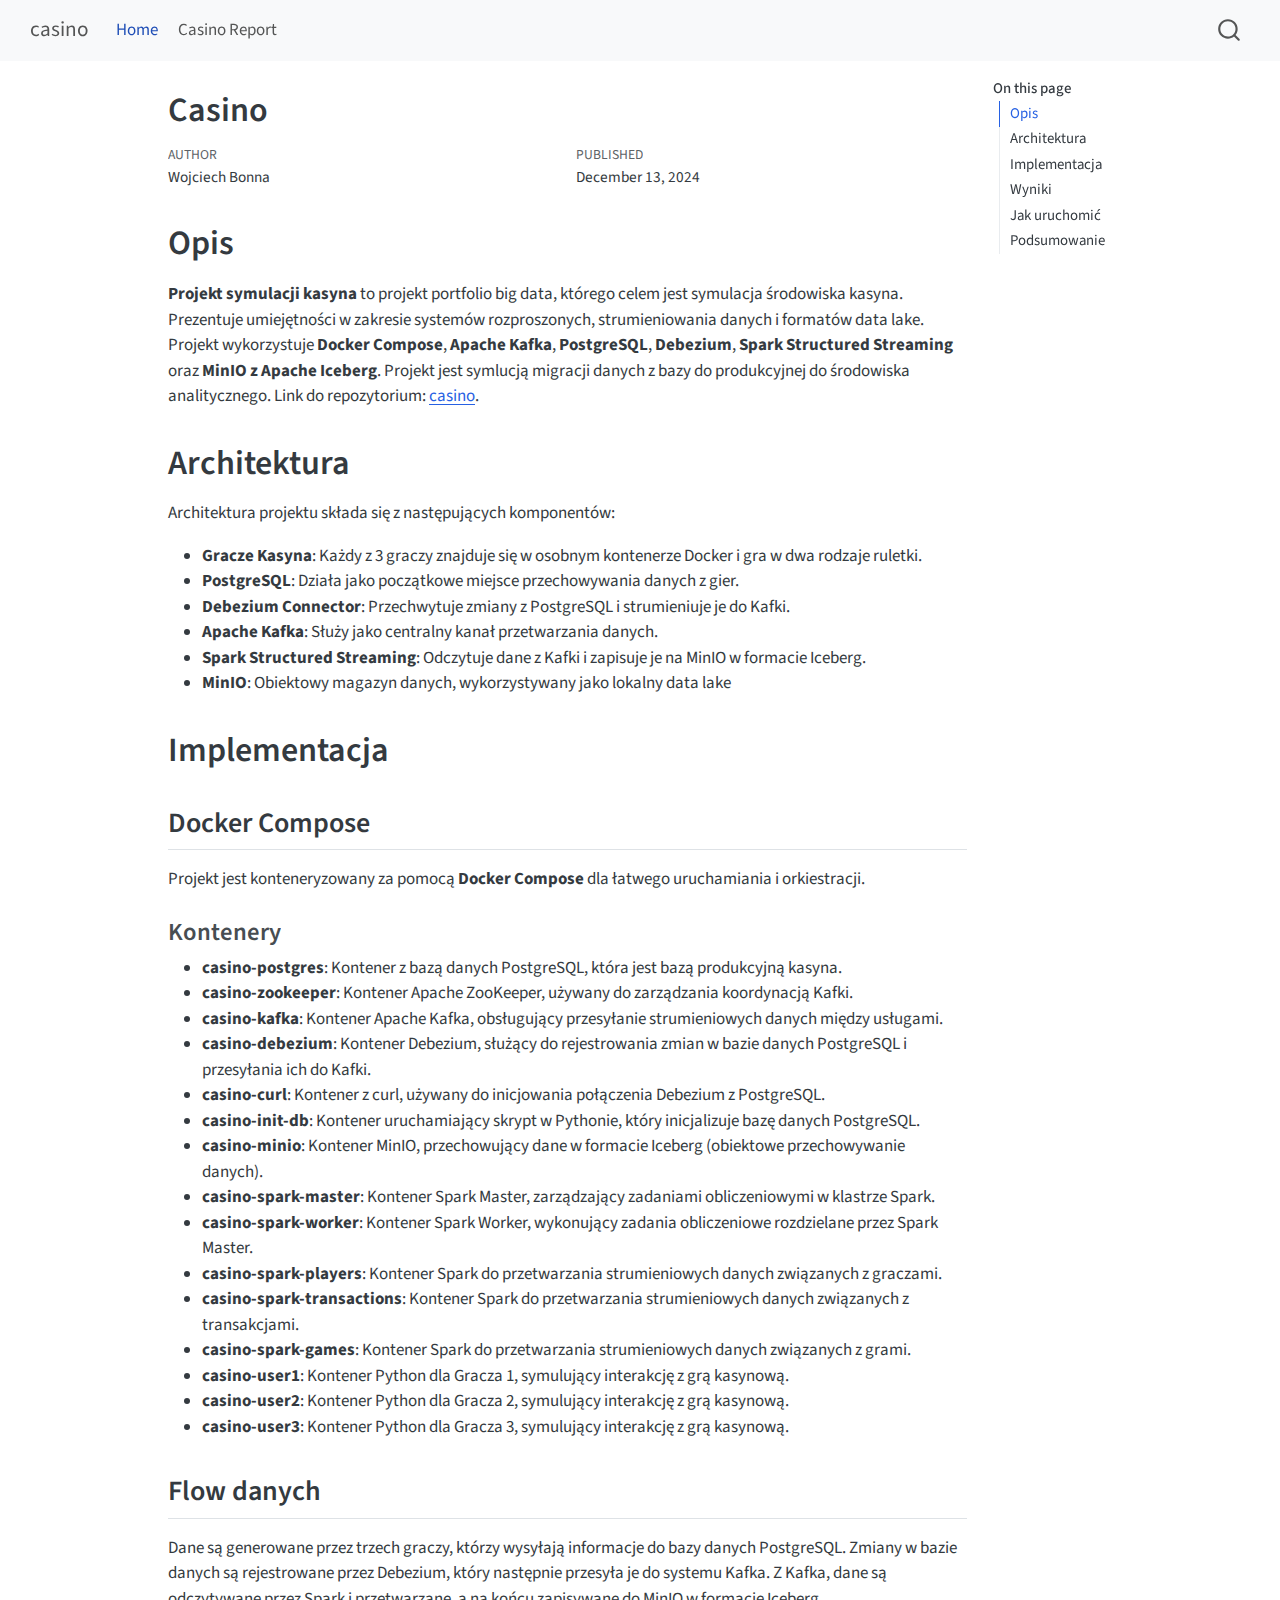
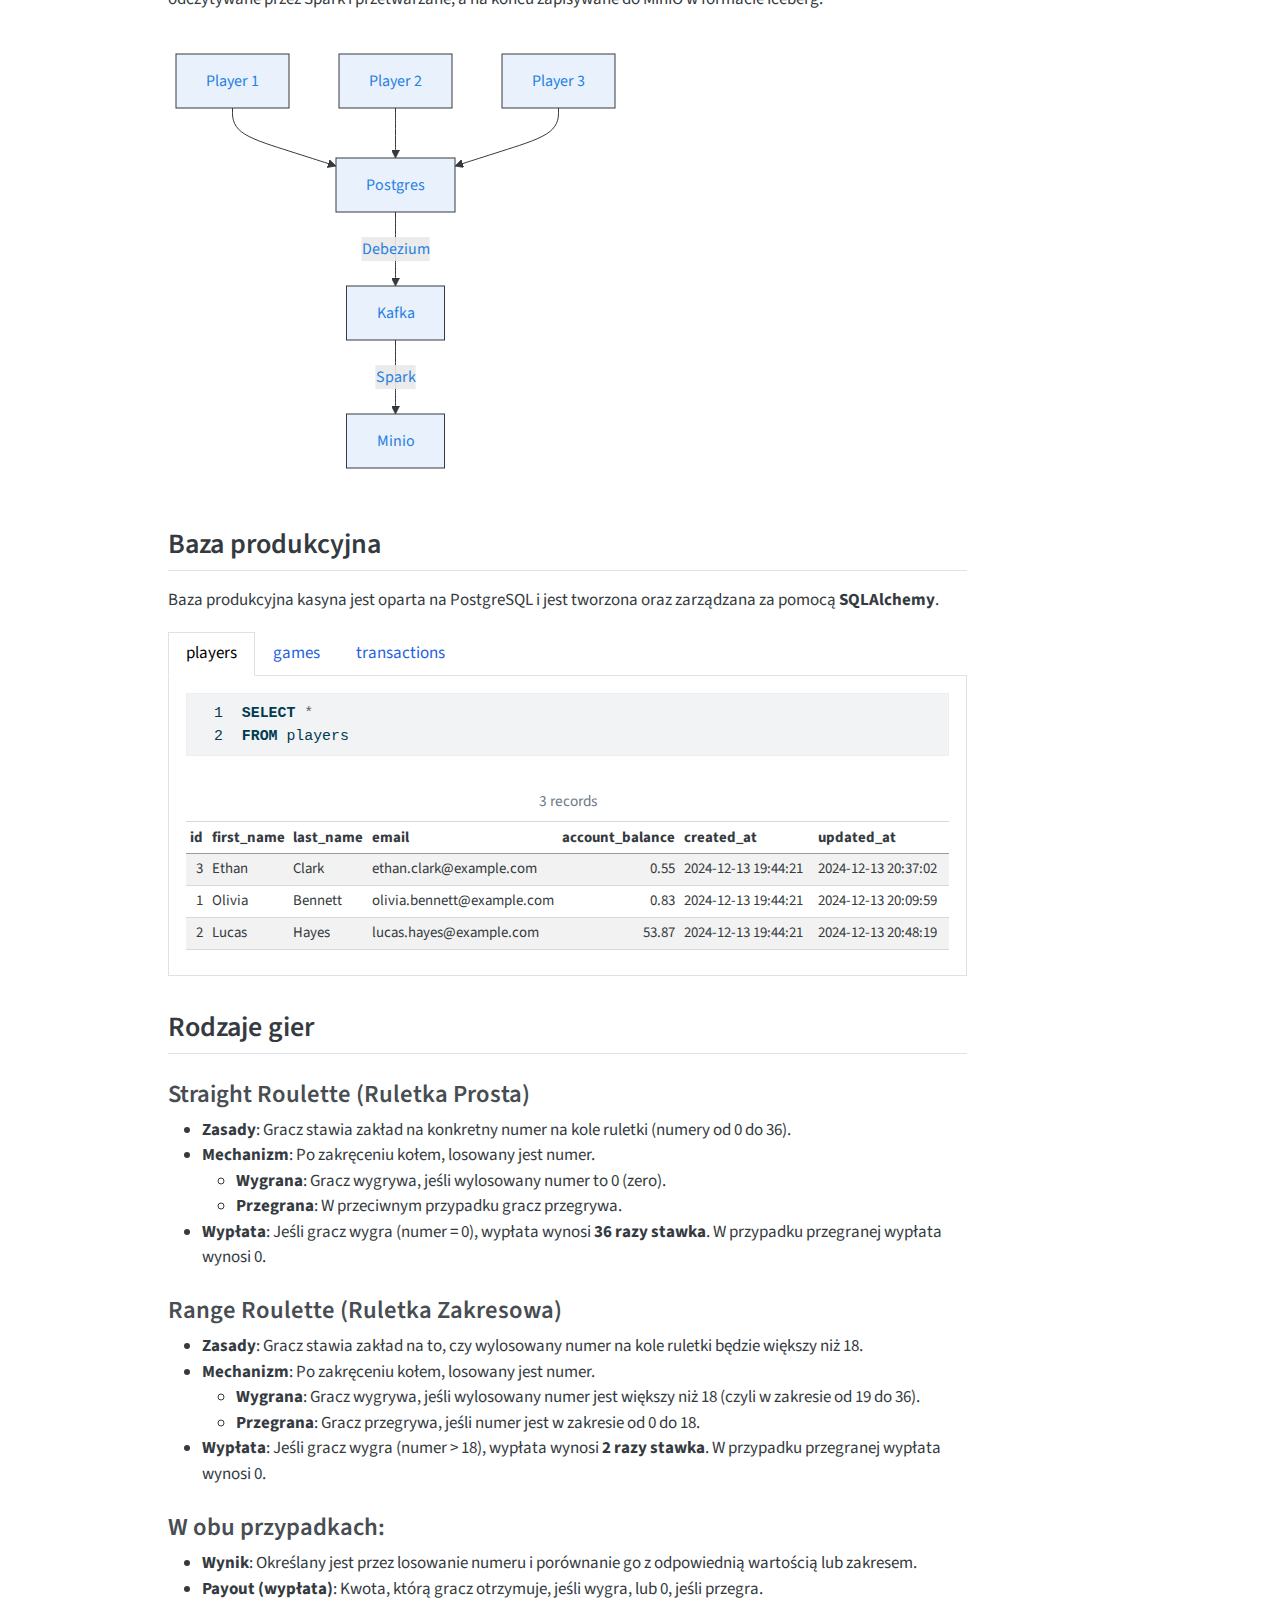
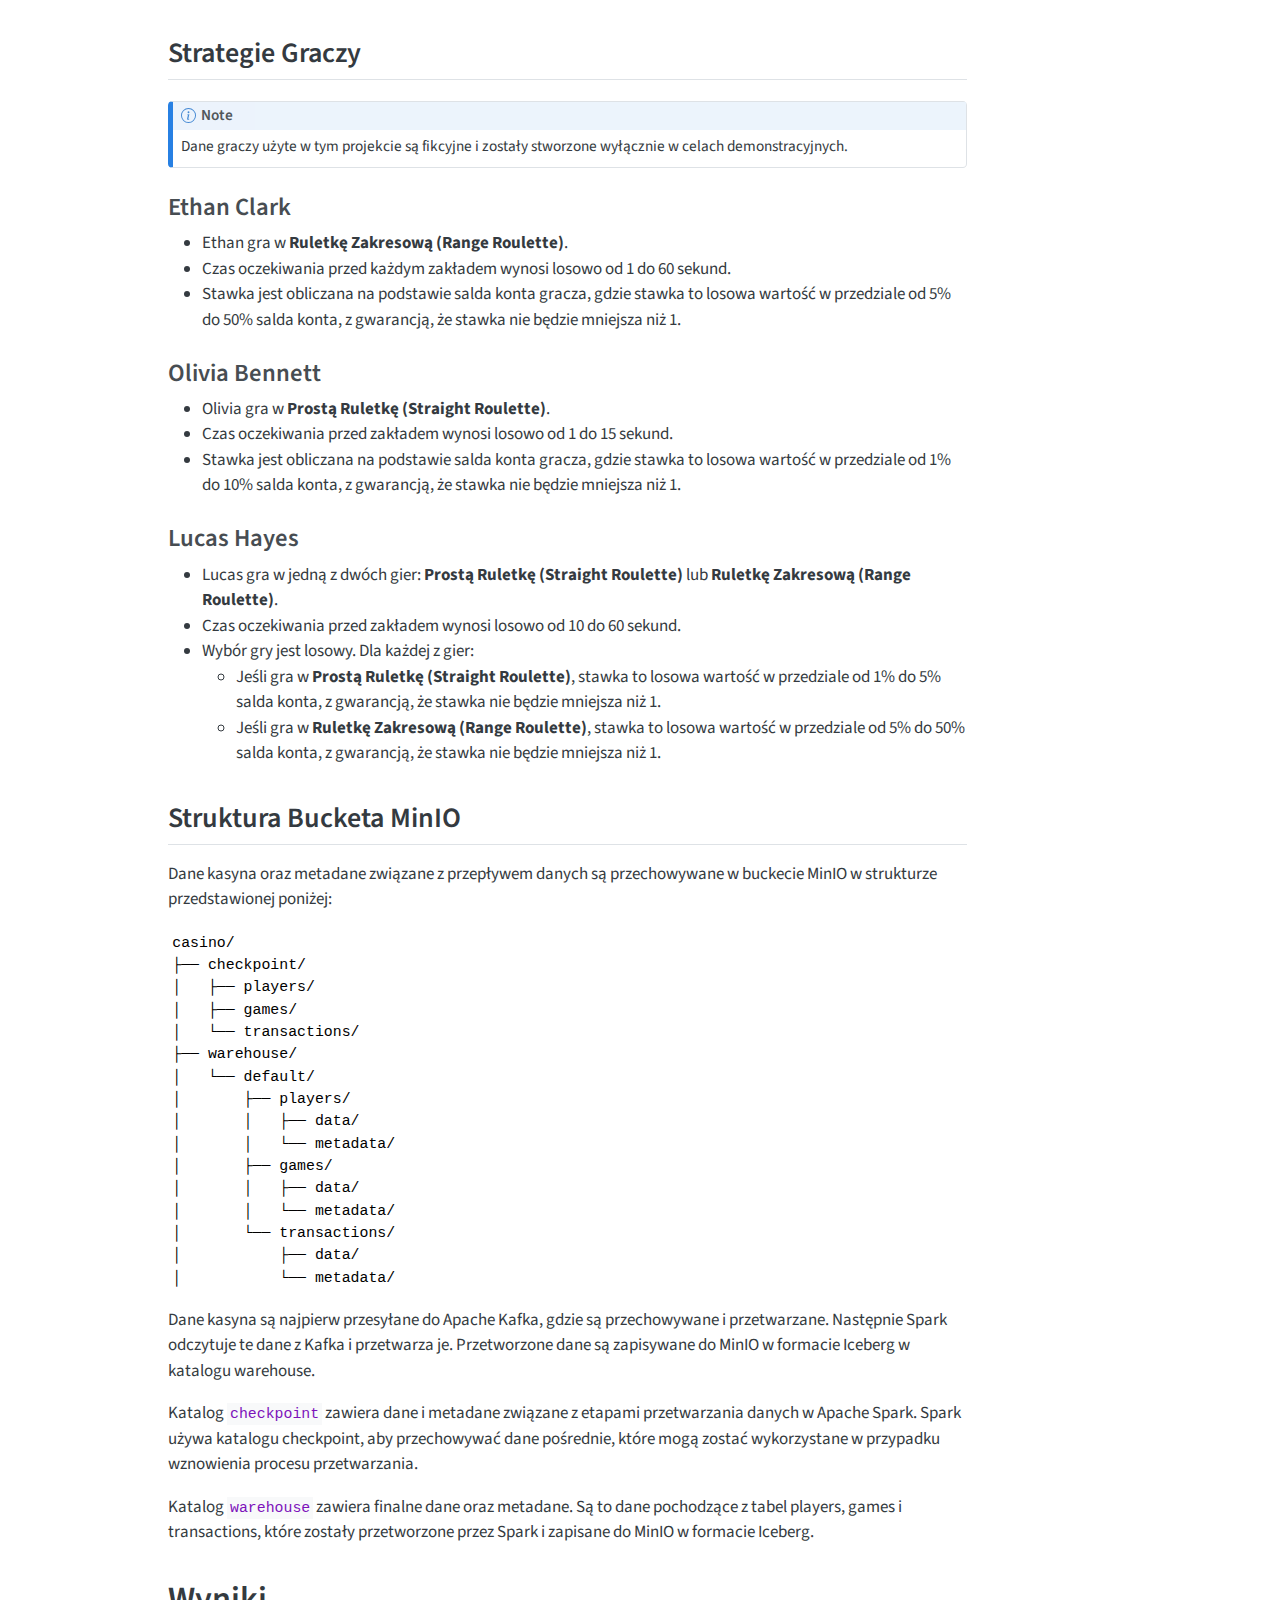
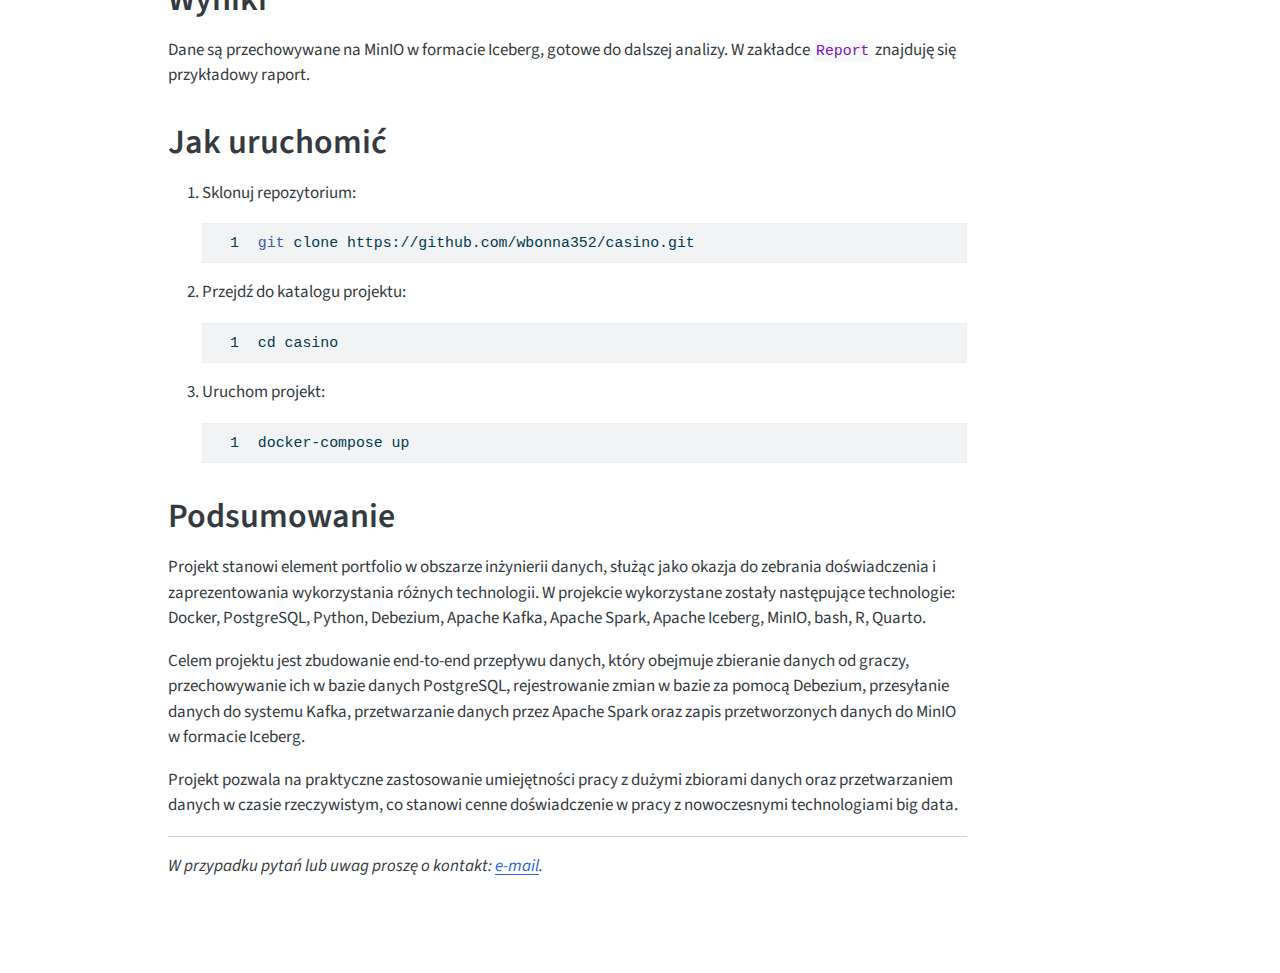
==== commit 0067b463: "Built site for gh-pages" ====
--- a/index.html
+++ b/index.html
@@ -132,7 +132,7 @@
 <span class="menu-text">Home</span></a>
   </li>  
   <li class="nav-item">
-    <a class="nav-link" href="./about.html"> 
+    <a class="nav-link" href="./report.html"> 
 <span class="menu-text">Casino Report</span></a>
   </li>  
 </ul>
@@ -217,7 +217,7 @@
 
 <section id="opis" class="level1">
 <h1>Opis</h1>
-<p><strong>Projekt symulacji kasyna</strong> to projekt portfolio big data, którego celem jest symulacja środowiska kasyna. Prezentuje umiejętności w zakresie systemów rozproszonych, strumieniowania danych i formatów data lake. Projekt wykorzystuje <strong>Docker Compose</strong>, <strong>Apache Kafka</strong>, <strong>PostgreSQL</strong>, <strong>Debezium</strong>, <strong>Spark Structured Streaming</strong> oraz <strong>MinIO z Apache Iceberg</strong>.</p>
+<p><strong>Projekt symulacji kasyna</strong> to projekt portfolio big data, którego celem jest symulacja środowiska kasyna. Prezentuje umiejętności w zakresie systemów rozproszonych, strumieniowania danych i formatów data lake. Projekt wykorzystuje <strong>Docker Compose</strong>, <strong>Apache Kafka</strong>, <strong>PostgreSQL</strong>, <strong>Debezium</strong>, <strong>Spark Structured Streaming</strong> oraz <strong>MinIO z Apache Iceberg</strong>. Projekt jest symlucją migracji danych z bazy do produkcyjnej do środowiska analitycznego. Link do repozytorium: <a href="https://github.com/wbonna352/casino">casino</a>.</p>
 </section>
 <section id="architektura" class="level1">
 <h1>Architektura</h1>
@@ -228,7 +228,7 @@
 <li><strong>Debezium Connector</strong>: Przechwytuje zmiany z PostgreSQL i strumieniuje je do Kafki.</li>
 <li><strong>Apache Kafka</strong>: Służy jako centralny kanał przetwarzania danych.</li>
 <li><strong>Spark Structured Streaming</strong>: Odczytuje dane z Kafki i zapisuje je na MinIO w formacie Iceberg.</li>
-<li><strong>MinIO</strong>: Obiektowy magazyn danych w chmurze, wykorzystywany tutaj jako data lake.</li>
+<li><strong>MinIO</strong>: Obiektowy magazyn danych, wykorzystywany jako lokalny data lake</li>
 </ul>
 </section>
 <section id="implementacja" class="level1">
@@ -314,30 +314,30 @@
 <tbody>
 <tr class="odd">
 <td style="text-align: right;">3</td>
+<td style="text-align: left;">Ethan</td>
+<td style="text-align: left;">Clark</td>
+<td style="text-align: left;">ethan.clark@example.com</td>
+<td style="text-align: right;">0.55</td>
+<td style="text-align: left;">2024-12-13 19:44:21</td>
+<td style="text-align: left;">2024-12-13 20:37:02</td>
+</tr>
+<tr class="even">
+<td style="text-align: right;">1</td>
 <td style="text-align: left;">Olivia</td>
 <td style="text-align: left;">Bennett</td>
 <td style="text-align: left;">olivia.bennett@example.com</td>
-<td style="text-align: right;">0.11</td>
-<td style="text-align: left;">2024-12-12 19:45:51</td>
-<td style="text-align: left;">2024-12-13 11:20:09</td>
-</tr>
-<tr class="even">
-<td style="text-align: right;">1</td>
-<td style="text-align: left;">Ethan</td>
-<td style="text-align: left;">Clark</td>
-<td style="text-align: left;">ethan.clark@example.com</td>
-<td style="text-align: right;">631.62</td>
-<td style="text-align: left;">2024-12-12 19:45:50</td>
-<td style="text-align: left;">2024-12-13 11:22:32</td>
+<td style="text-align: right;">0.83</td>
+<td style="text-align: left;">2024-12-13 19:44:21</td>
+<td style="text-align: left;">2024-12-13 20:09:59</td>
 </tr>
 <tr class="odd">
 <td style="text-align: right;">2</td>
 <td style="text-align: left;">Lucas</td>
 <td style="text-align: left;">Hayes</td>
 <td style="text-align: left;">lucas.hayes@example.com</td>
-<td style="text-align: right;">680.41</td>
-<td style="text-align: left;">2024-12-12 19:45:51</td>
-<td style="text-align: left;">2024-12-13 11:23:24</td>
+<td style="text-align: right;">53.87</td>
+<td style="text-align: left;">2024-12-13 19:44:21</td>
+<td style="text-align: left;">2024-12-13 20:48:19</td>
 </tr>
 </tbody>
 </table>
@@ -356,7 +356,7 @@
 <col style="width: 3%">
 <col style="width: 12%">
 <col style="width: 21%">
-<col style="width: 7%">
+<col style="width: 8%">
 <col style="width: 8%">
 <col style="width: 8%">
 <col style="width: 24%">
@@ -377,52 +377,52 @@
 <tbody>
 <tr class="odd">
 <td style="text-align: left;">1</td>
-<td style="text-align: right;">1</td>
+<td style="text-align: right;">3</td>
 <td style="text-align: left;">range_roulette</td>
-<td style="text-align: right;">130.0</td>
-<td style="text-align: left;">win</td>
-<td style="text-align: right;">260.0</td>
-<td style="text-align: left;">2024-12-12 19:46:32</td>
+<td style="text-align: right;">130.00</td>
+<td style="text-align: left;">loss</td>
+<td style="text-align: right;">0</td>
+<td style="text-align: left;">2024-12-13 19:44:31</td>
 <td style="text-align: left;">NA</td>
 </tr>
 <tr class="even">
 <td style="text-align: left;">2</td>
-<td style="text-align: right;">2</td>
-<td style="text-align: left;">range_roulette</td>
-<td style="text-align: right;">220.0</td>
-<td style="text-align: left;">win</td>
-<td style="text-align: right;">440.0</td>
-<td style="text-align: left;">2024-12-12 19:46:38</td>
+<td style="text-align: right;">1</td>
+<td style="text-align: left;">straight_roulette</td>
+<td style="text-align: right;">40.00</td>
+<td style="text-align: left;">loss</td>
+<td style="text-align: right;">0</td>
+<td style="text-align: left;">2024-12-13 19:44:51</td>
 <td style="text-align: left;">NA</td>
 </tr>
 <tr class="odd">
 <td style="text-align: left;">3</td>
-<td style="text-align: right;">2</td>
-<td style="text-align: left;">range_roulette</td>
-<td style="text-align: right;">597.8</td>
-<td style="text-align: left;">win</td>
-<td style="text-align: right;">1195.6</td>
-<td style="text-align: left;">2024-12-12 19:47:07</td>
+<td style="text-align: right;">1</td>
+<td style="text-align: left;">straight_roulette</td>
+<td style="text-align: right;">67.20</td>
+<td style="text-align: left;">loss</td>
+<td style="text-align: right;">0</td>
+<td style="text-align: left;">2024-12-13 19:44:55</td>
 <td style="text-align: left;">NA</td>
 </tr>
 <tr class="even">
 <td style="text-align: left;">4</td>
 <td style="text-align: right;">1</td>
-<td style="text-align: left;">range_roulette</td>
-<td style="text-align: right;">214.7</td>
+<td style="text-align: left;">straight_roulette</td>
+<td style="text-align: right;">8.93</td>
 <td style="text-align: left;">loss</td>
-<td style="text-align: right;">0.0</td>
-<td style="text-align: left;">2024-12-12 19:47:03</td>
+<td style="text-align: right;">0</td>
+<td style="text-align: left;">2024-12-13 19:44:57</td>
 <td style="text-align: left;">NA</td>
 </tr>
 <tr class="odd">
 <td style="text-align: left;">5</td>
-<td style="text-align: right;">3</td>
+<td style="text-align: right;">1</td>
 <td style="text-align: left;">straight_roulette</td>
-<td style="text-align: right;">10.0</td>
+<td style="text-align: right;">53.03</td>
 <td style="text-align: left;">loss</td>
-<td style="text-align: right;">0.0</td>
-<td style="text-align: left;">2024-12-12 19:47:39</td>
+<td style="text-align: right;">0</td>
+<td style="text-align: left;">2024-12-13 19:45:02</td>
 <td style="text-align: left;">NA</td>
 </tr>
 </tbody>
@@ -437,7 +437,7 @@
 <span id="cb3-3"><a href="#cb3-3"></a><span class="kw">LIMIT</span> <span class="dv">5</span></span></code><button title="Copy to Clipboard" class="code-copy-button"><i class="bi"></i></button></pre></div>
 <div class="cell-output-display">
 <table class="caption-top table table-sm table-striped small">
-<caption>5 records</caption>
+<caption>3 records</caption>
 <thead>
 <tr class="header">
 <th style="text-align: left;">id</th>
@@ -451,42 +451,26 @@
 <tbody>
 <tr class="odd">
 <td style="text-align: left;">1</td>
+<td style="text-align: right;">3</td>
+<td style="text-align: left;">deposit</td>
+<td style="text-align: right;">1000</td>
+<td style="text-align: left;">2024-12-13 19:44:21</td>
+<td style="text-align: left;">NA</td>
+</tr>
+<tr class="even">
+<td style="text-align: left;">2</td>
 <td style="text-align: right;">1</td>
 <td style="text-align: left;">deposit</td>
 <td style="text-align: right;">1000</td>
-<td style="text-align: left;">2024-12-12 19:45:50</td>
+<td style="text-align: left;">2024-12-13 19:44:21</td>
 <td style="text-align: left;">NA</td>
 </tr>
-<tr class="even">
-<td style="text-align: left;">2</td>
+<tr class="odd">
+<td style="text-align: left;">3</td>
 <td style="text-align: right;">2</td>
 <td style="text-align: left;">deposit</td>
 <td style="text-align: right;">1000</td>
-<td style="text-align: left;">2024-12-12 19:45:51</td>
-<td style="text-align: left;">NA</td>
-</tr>
-<tr class="odd">
-<td style="text-align: left;">3</td>
-<td style="text-align: right;">3</td>
-<td style="text-align: left;">deposit</td>
-<td style="text-align: right;">1000</td>
-<td style="text-align: left;">2024-12-12 19:45:51</td>
-<td style="text-align: left;">NA</td>
-</tr>
-<tr class="even">
-<td style="text-align: left;">4</td>
-<td style="text-align: right;">1</td>
-<td style="text-align: left;">deposit</td>
-<td style="text-align: right;">1000</td>
-<td style="text-align: left;">2024-12-12 20:33:19</td>
-<td style="text-align: left;">NA</td>
-</tr>
-<tr class="odd">
-<td style="text-align: left;">5</td>
-<td style="text-align: right;">3</td>
-<td style="text-align: left;">deposit</td>
-<td style="text-align: right;">1000</td>
-<td style="text-align: left;">2024-12-12 20:33:14</td>
+<td style="text-align: left;">2024-12-13 19:44:21</td>
 <td style="text-align: left;">NA</td>
 </tr>
 </tbody>
@@ -597,12 +581,11 @@
 <p>Dane kasyna są najpierw przesyłane do Apache Kafka, gdzie są przechowywane i przetwarzane. Następnie Spark odczytuje te dane z Kafka i przetwarza je. Przetworzone dane są zapisywane do MinIO w formacie Iceberg w katalogu warehouse.</p>
 <p>Katalog <code>checkpoint</code> zawiera dane i metadane związane z etapami przetwarzania danych w Apache Spark. Spark używa katalogu checkpoint, aby przechowywać dane pośrednie, które mogą zostać wykorzystane w przypadku wznowienia procesu przetwarzania.</p>
 <p>Katalog <code>warehouse</code> zawiera finalne dane oraz metadane. Są to dane pochodzące z tabel players, games i transactions, które zostały przetworzone przez Spark i zapisane do MinIO w formacie Iceberg.</p>
-<p>Wszystkie dane z kasyna, takie jak wyniki gier, stan konta gracza oraz inne istotne informacje, są przesyłane w polu <code>value.payload.after</code>.</p>
 </section>
 </section>
 <section id="wyniki" class="level1">
 <h1>Wyniki</h1>
-<p>Dane są przechowywane na MinIO w formacie Iceberg, gotowe do dalszej analizy. W zakładce <code>Report Casino</code> znajduję się przykładowy raport. (jeszcze go nie ma XD)</p>
+<p>Dane są przechowywane na MinIO w formacie Iceberg, gotowe do dalszej analizy. W zakładce <code>Report</code> znajduję się przykładowy raport.</p>
 </section>
 <section id="jak-uruchomić" class="level1">
 <h1>Jak uruchomić</h1>
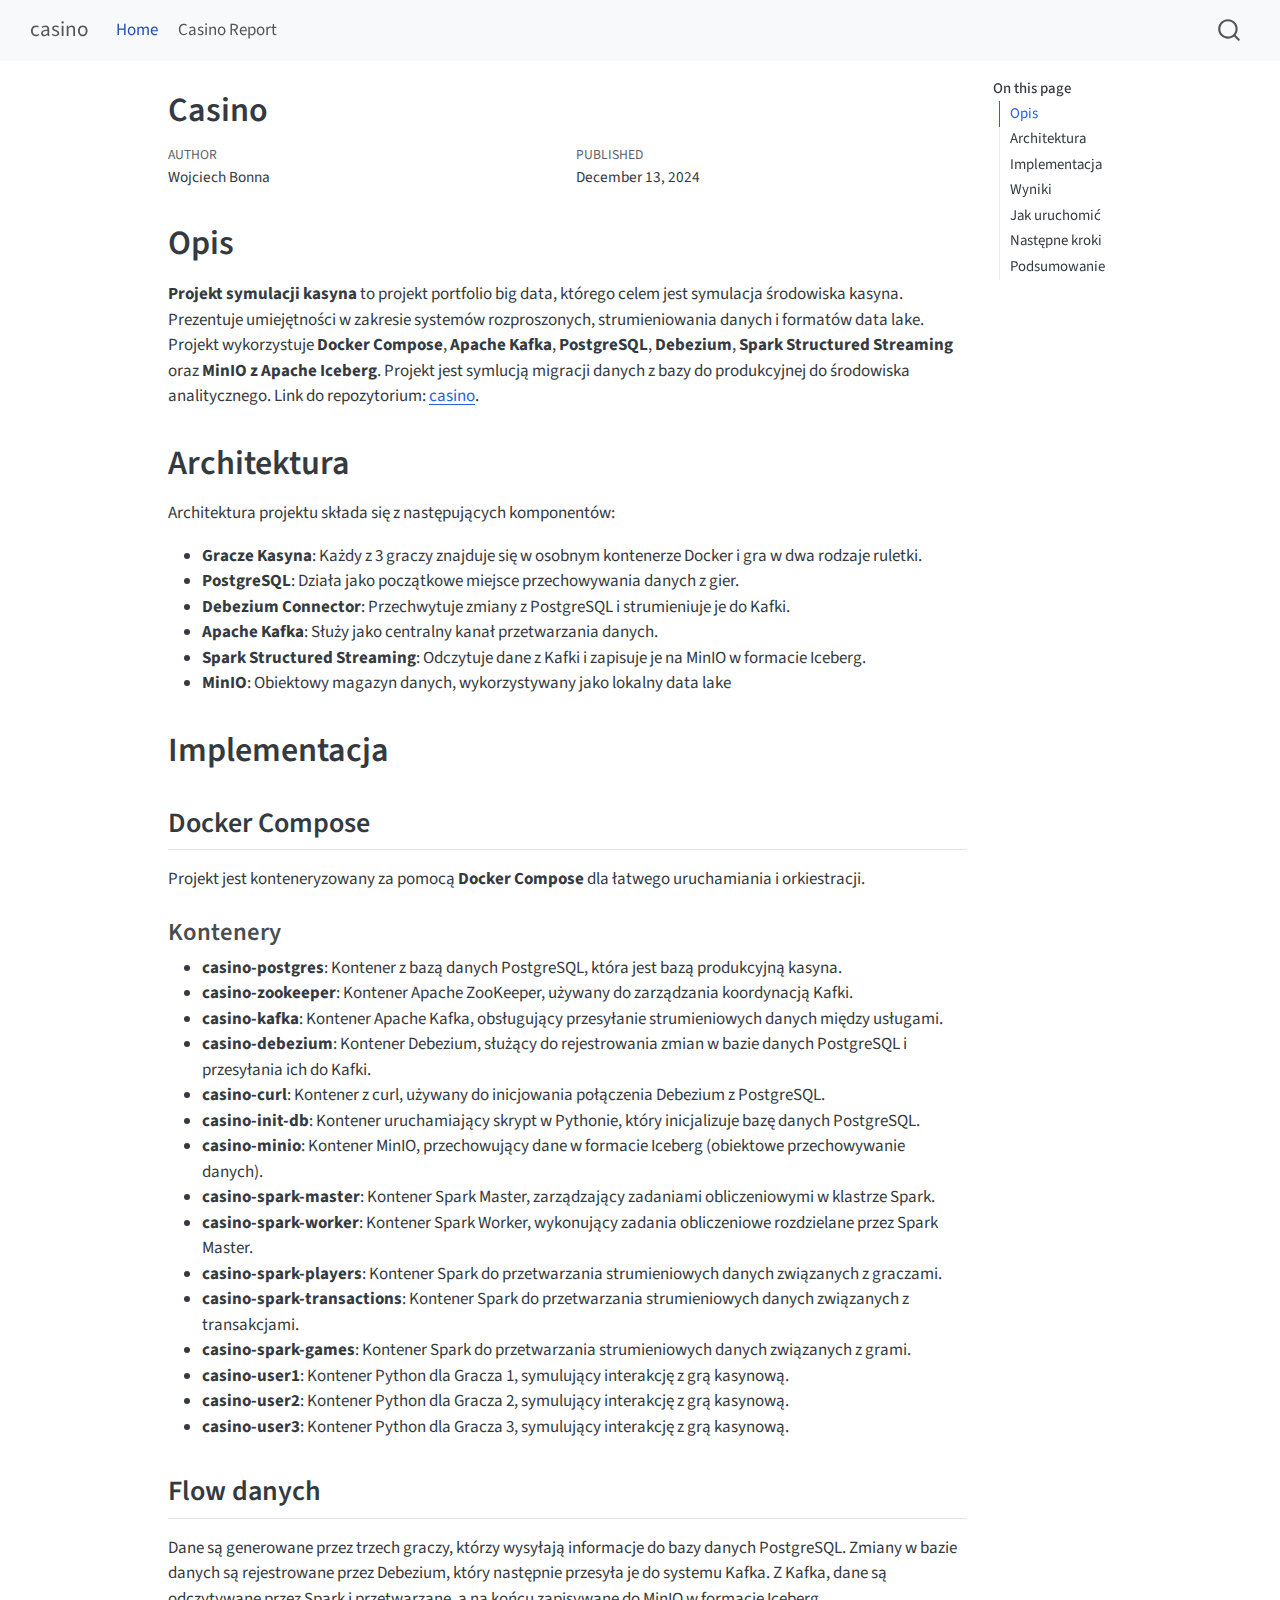
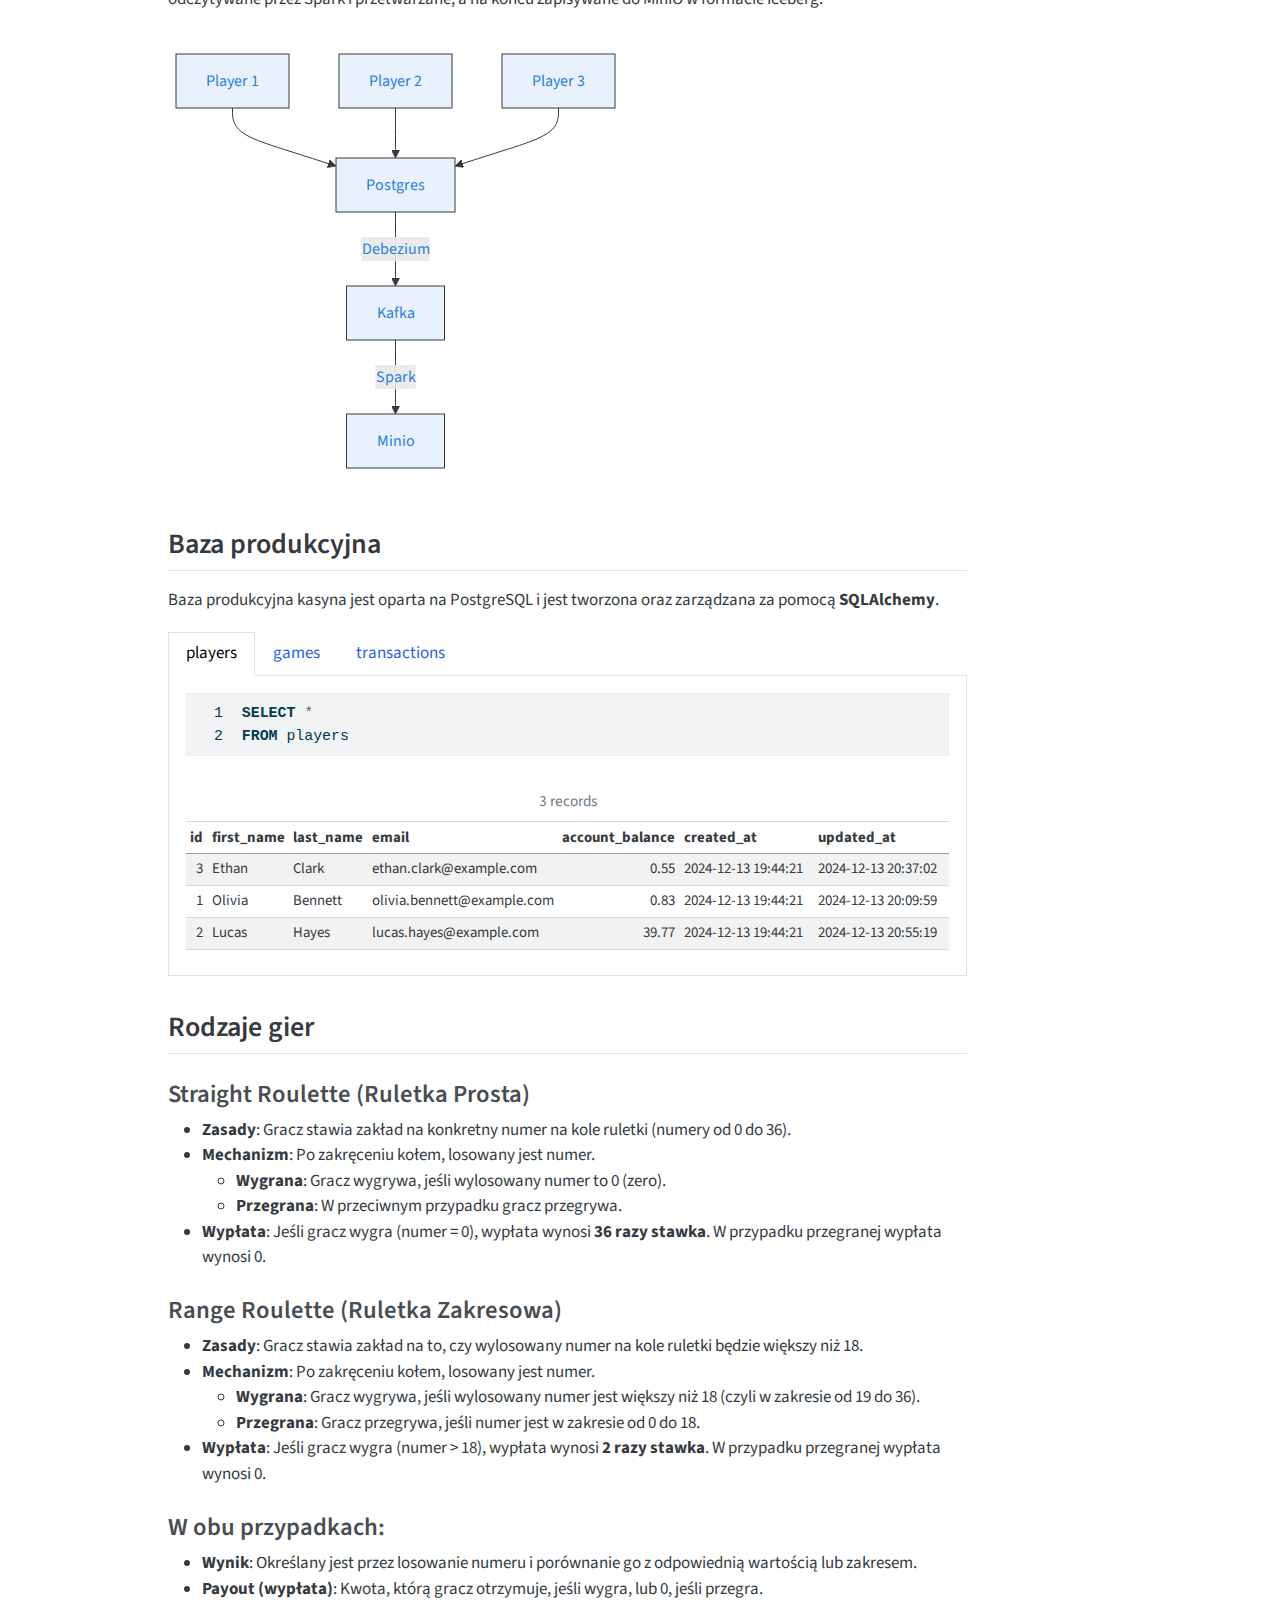
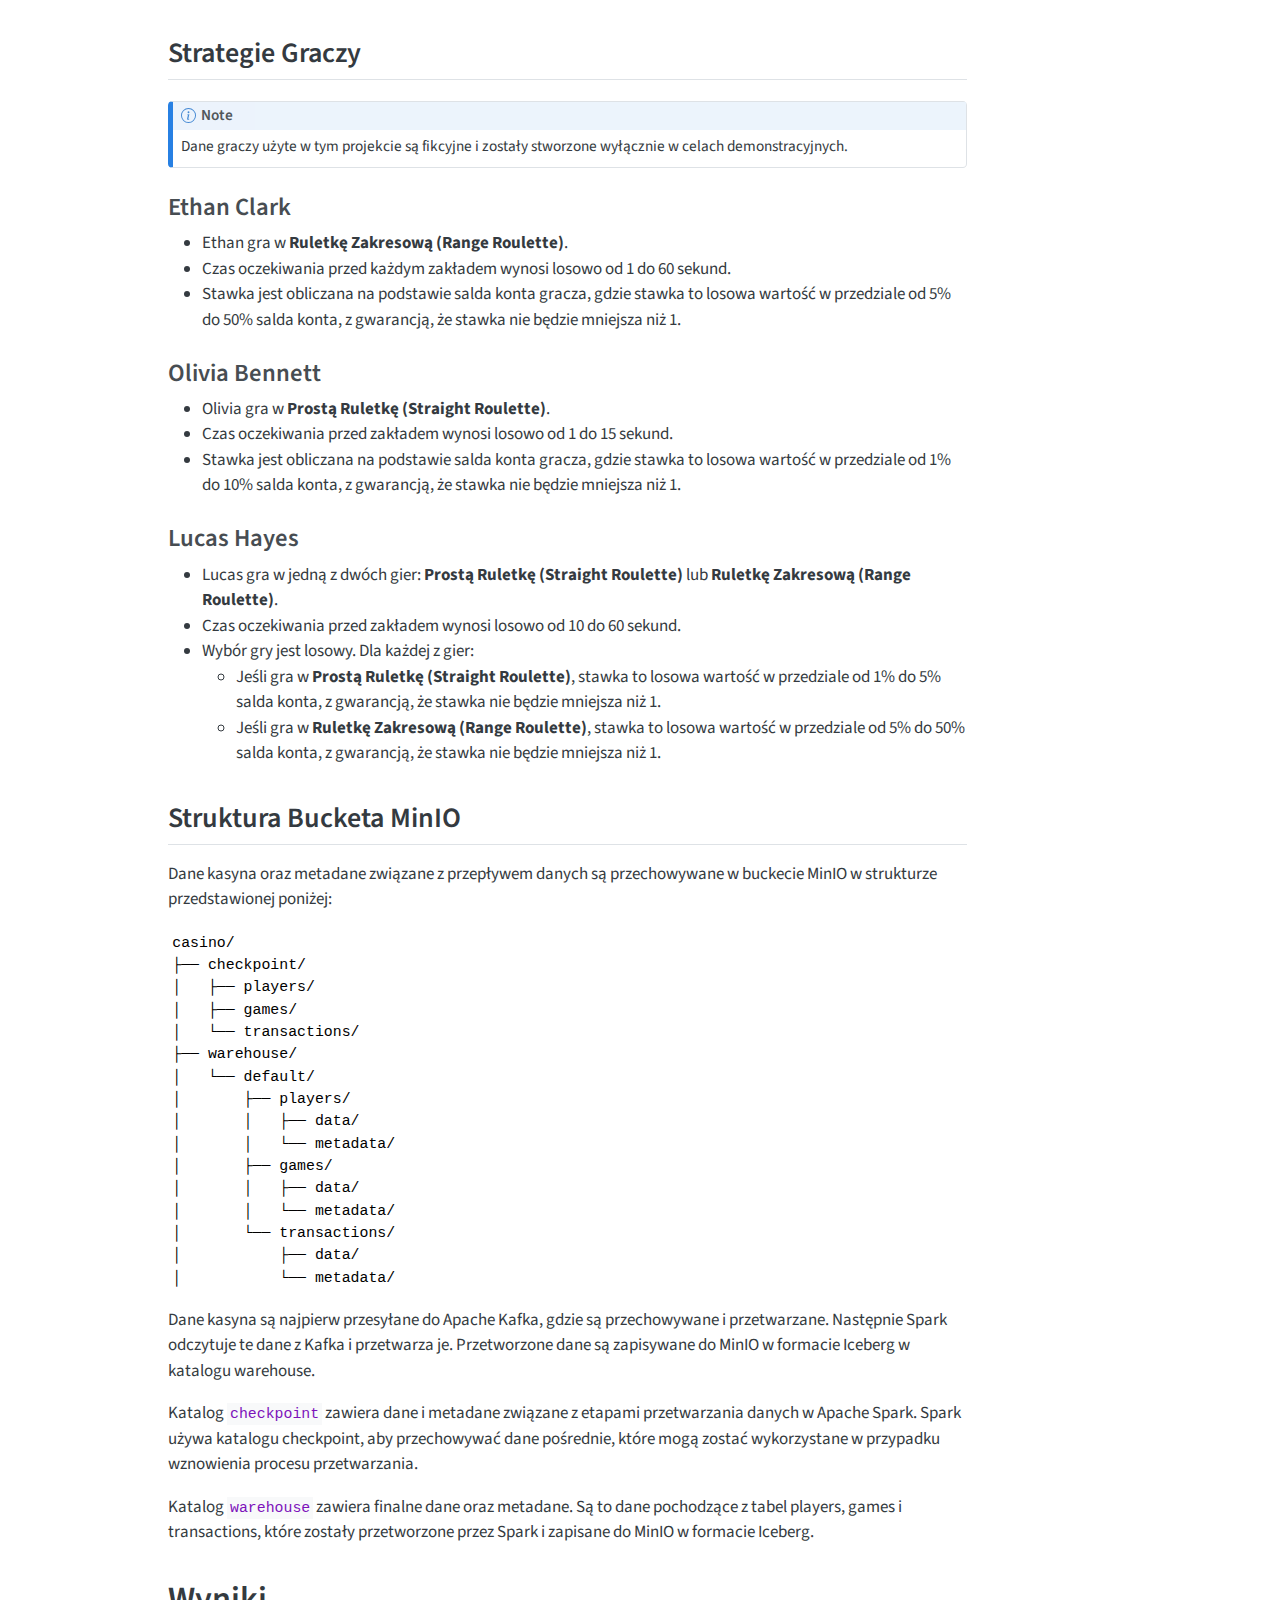
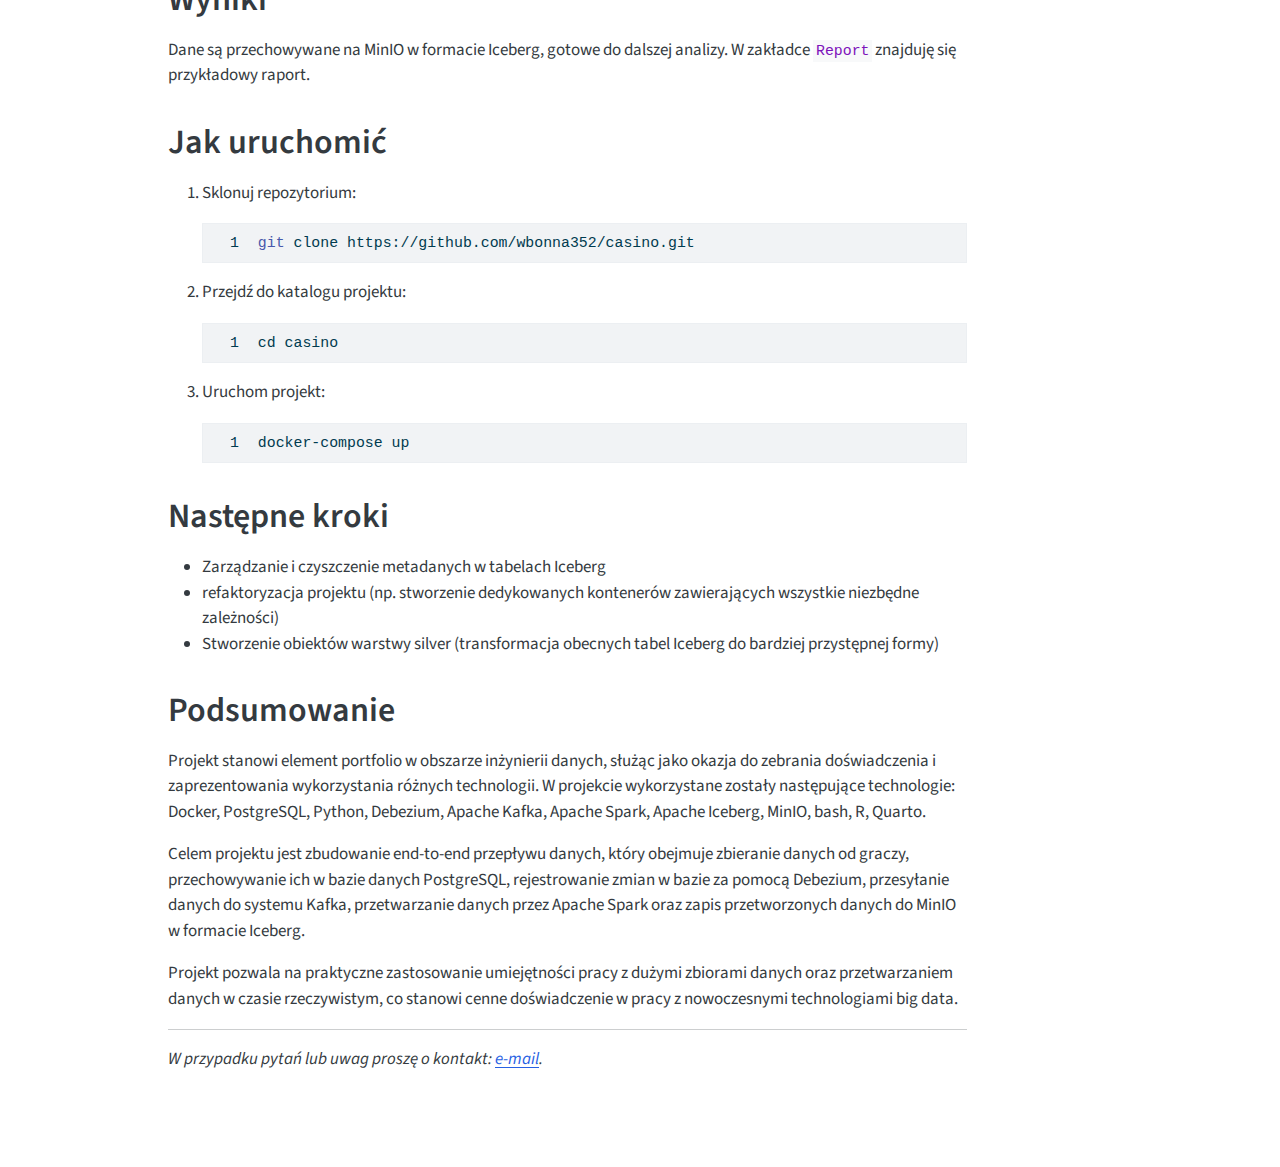
==== commit 08d8a9f2: "Built site for gh-pages" ====
--- a/index.html
+++ b/index.html
@@ -177,6 +177,7 @@
   </ul></li>
   <li><a href="#wyniki" id="toc-wyniki" class="nav-link" data-scroll-target="#wyniki">Wyniki</a></li>
   <li><a href="#jak-uruchomić" id="toc-jak-uruchomić" class="nav-link" data-scroll-target="#jak-uruchomić">Jak uruchomić</a></li>
+  <li><a href="#następne-kroki" id="toc-następne-kroki" class="nav-link" data-scroll-target="#następne-kroki">Następne kroki</a></li>
   <li><a href="#podsumowanie" id="toc-podsumowanie" class="nav-link" data-scroll-target="#podsumowanie">Podsumowanie</a></li>
   </ul>
 </nav>
@@ -335,9 +336,9 @@
 <td style="text-align: left;">Lucas</td>
 <td style="text-align: left;">Hayes</td>
 <td style="text-align: left;">lucas.hayes@example.com</td>
-<td style="text-align: right;">53.87</td>
+<td style="text-align: right;">39.77</td>
 <td style="text-align: left;">2024-12-13 19:44:21</td>
-<td style="text-align: left;">2024-12-13 20:48:19</td>
+<td style="text-align: left;">2024-12-13 20:55:19</td>
 </tr>
 </tbody>
 </table>
@@ -597,6 +598,14 @@
 <li><p>Uruchom projekt:</p>
 <div class="sourceCode" id="cb7"><pre class="sourceCode numberSource bash number-lines code-with-copy"><code class="sourceCode bash"><span id="cb7-1"><a href="#cb7-1"></a><span class="ex">docker-compose</span> up</span></code><button title="Copy to Clipboard" class="code-copy-button"><i class="bi"></i></button></pre></div></li>
 </ol>
+</section>
+<section id="następne-kroki" class="level1">
+<h1>Następne kroki</h1>
+<ul>
+<li>Zarządzanie i czyszczenie metadanych w tabelach Iceberg</li>
+<li>refaktoryzacja projektu (np. stworzenie dedykowanych kontenerów zawierających wszystkie niezbędne zależności)</li>
+<li>Stworzenie obiektów warstwy silver (transformacja obecnych tabel Iceberg do bardziej przystępnej formy)</li>
+</ul>
 </section>
 <section id="podsumowanie" class="level1">
 <h1>Podsumowanie</h1>
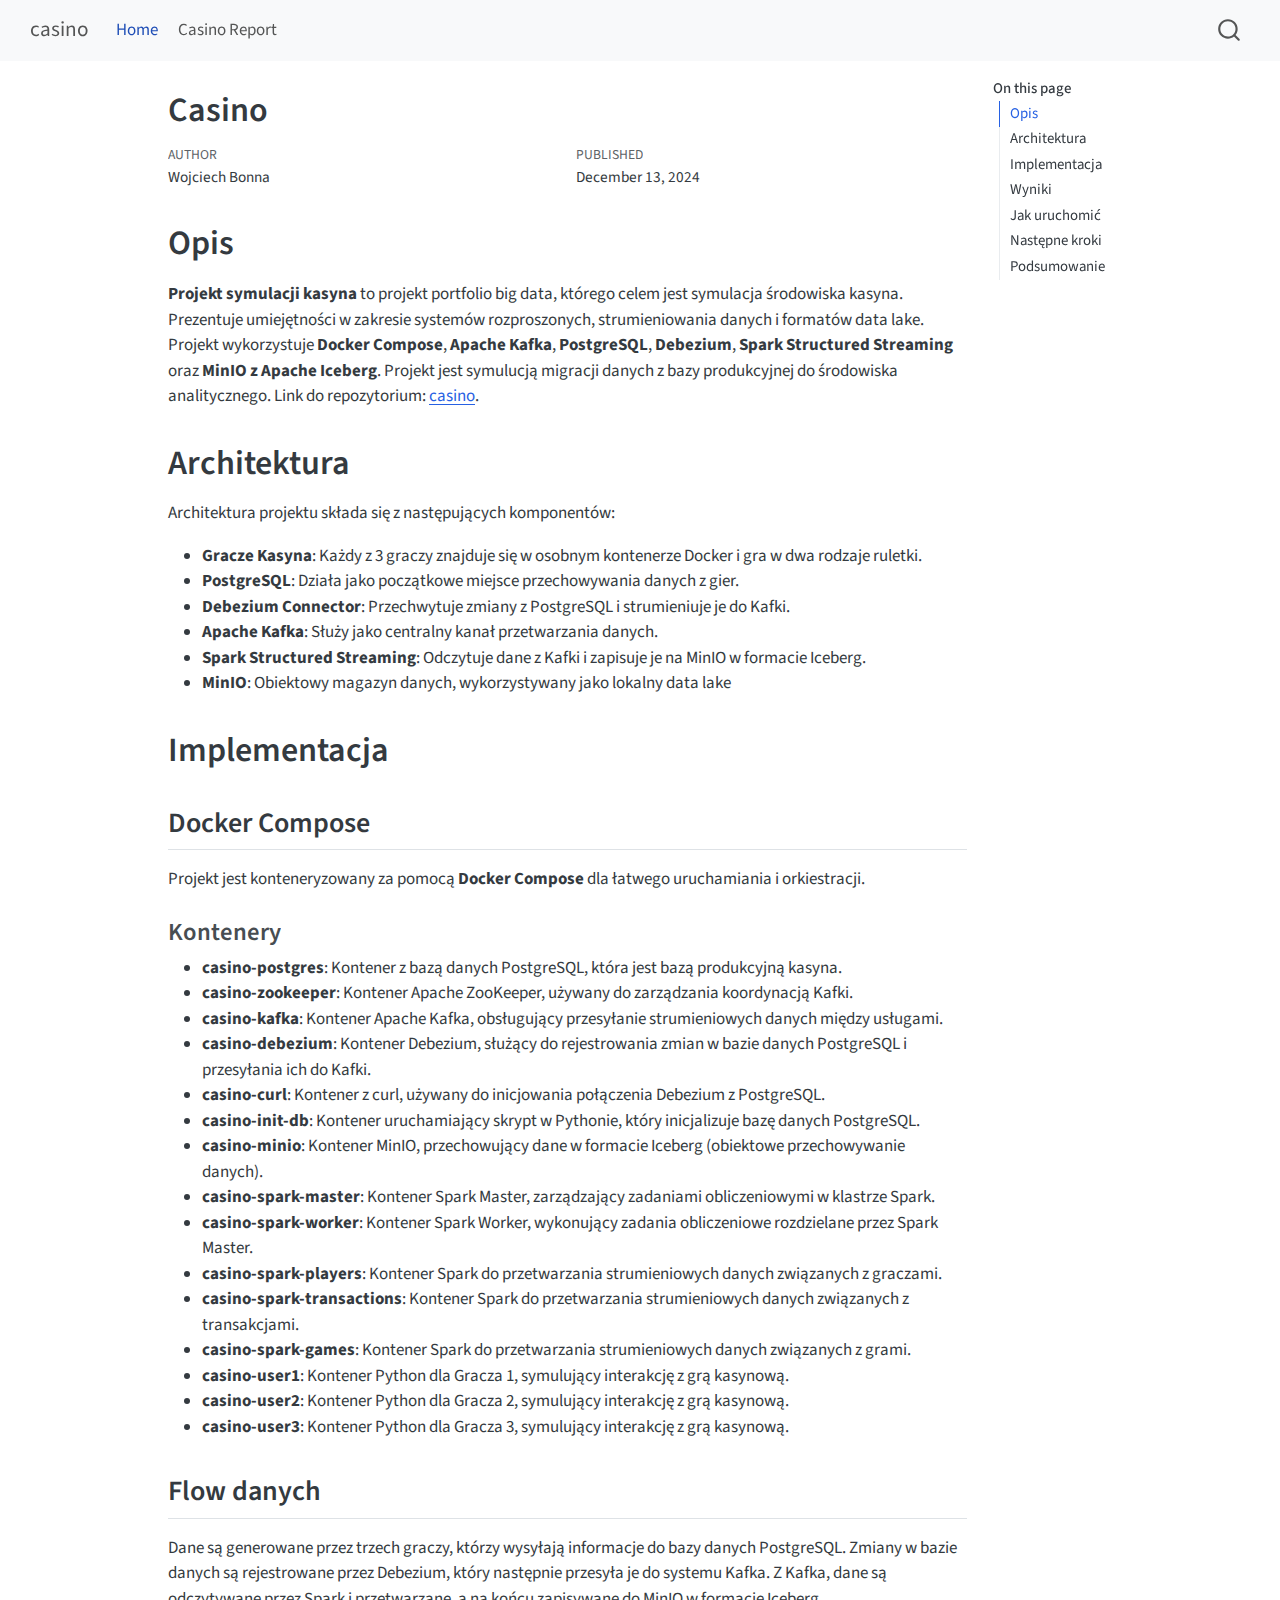
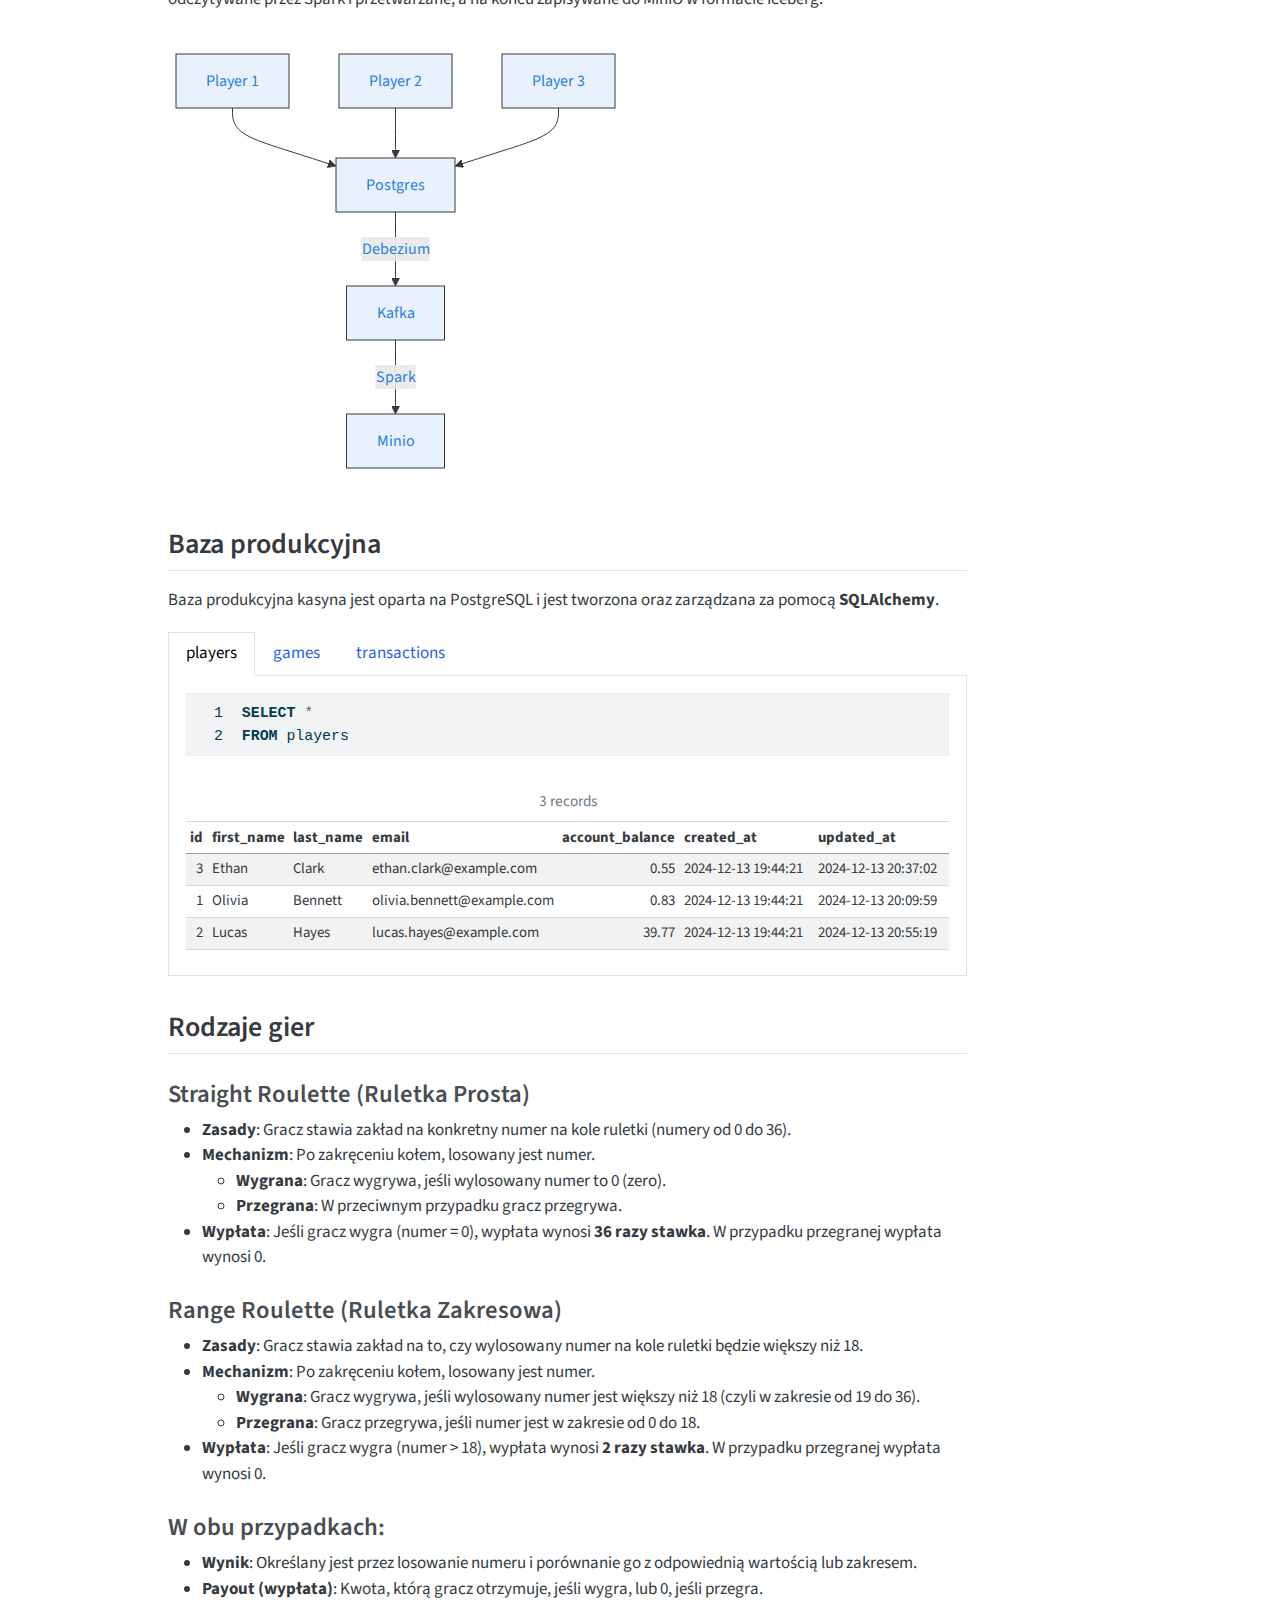
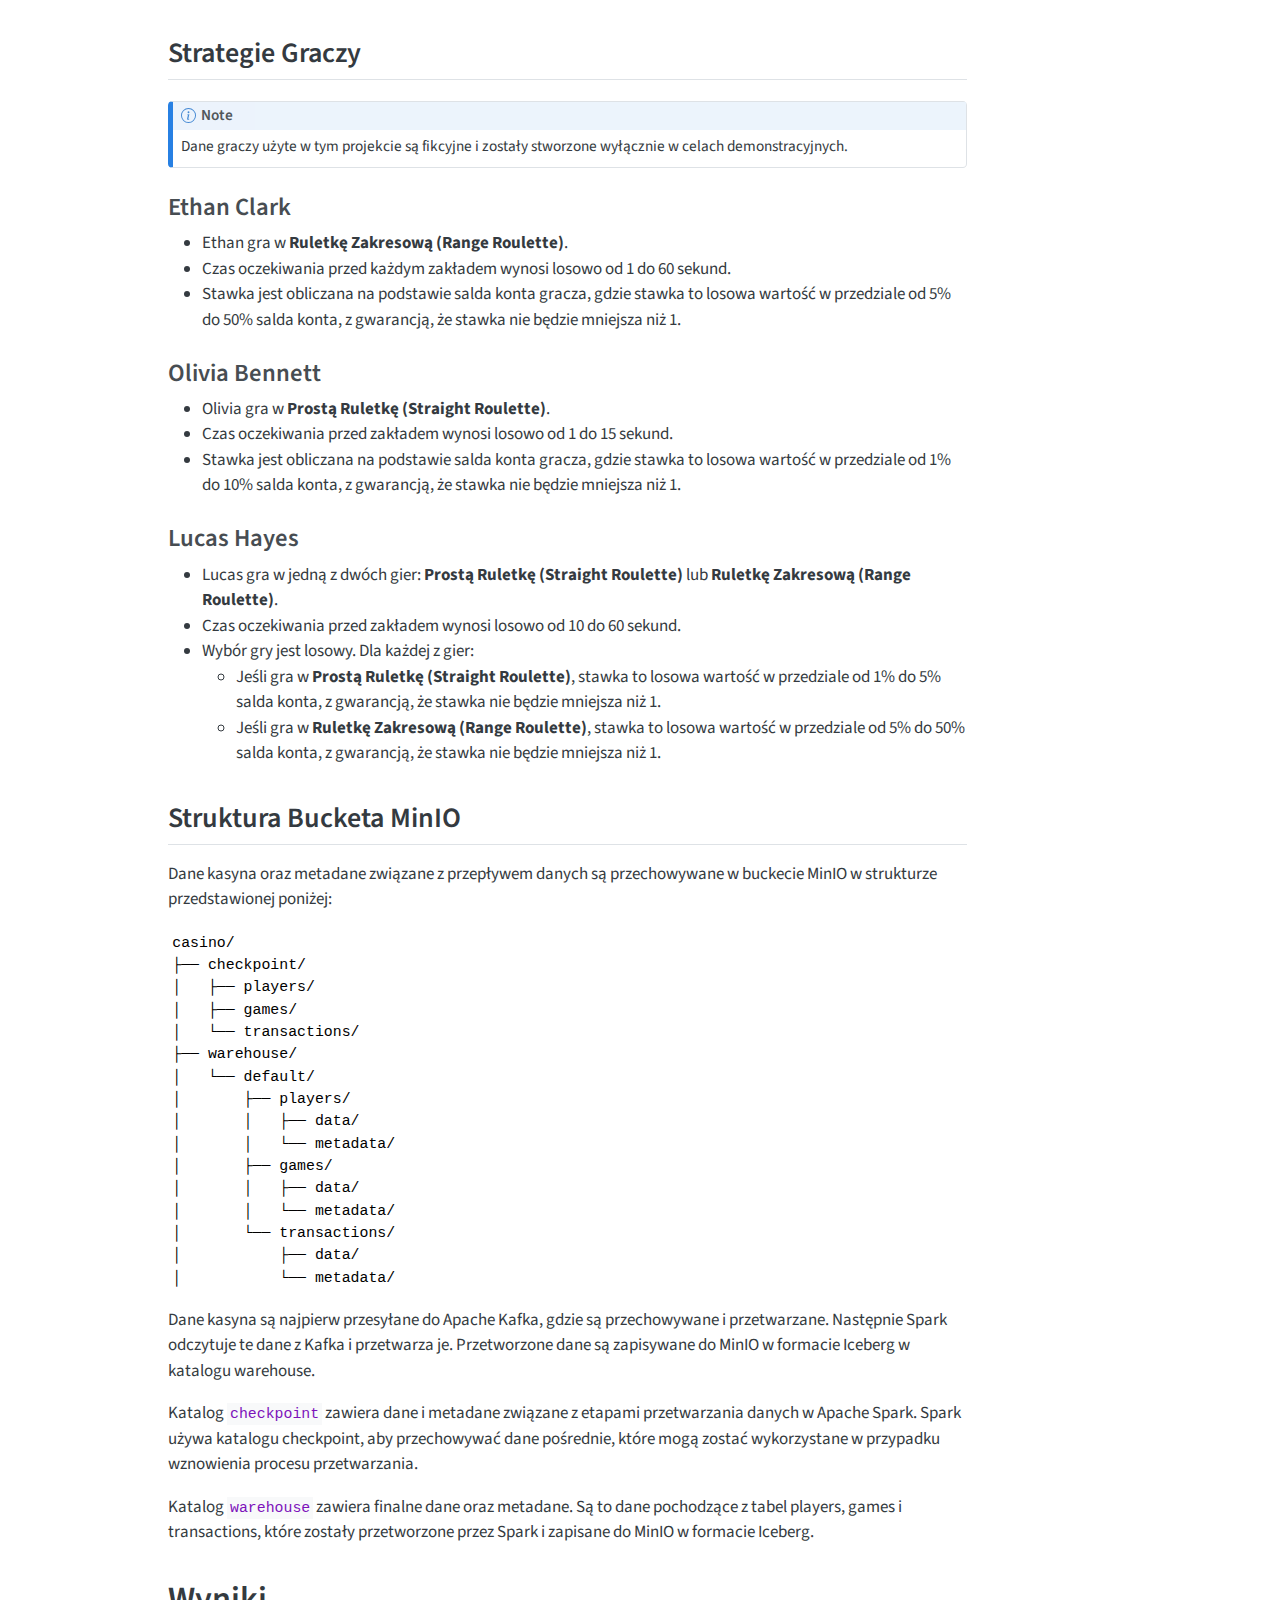
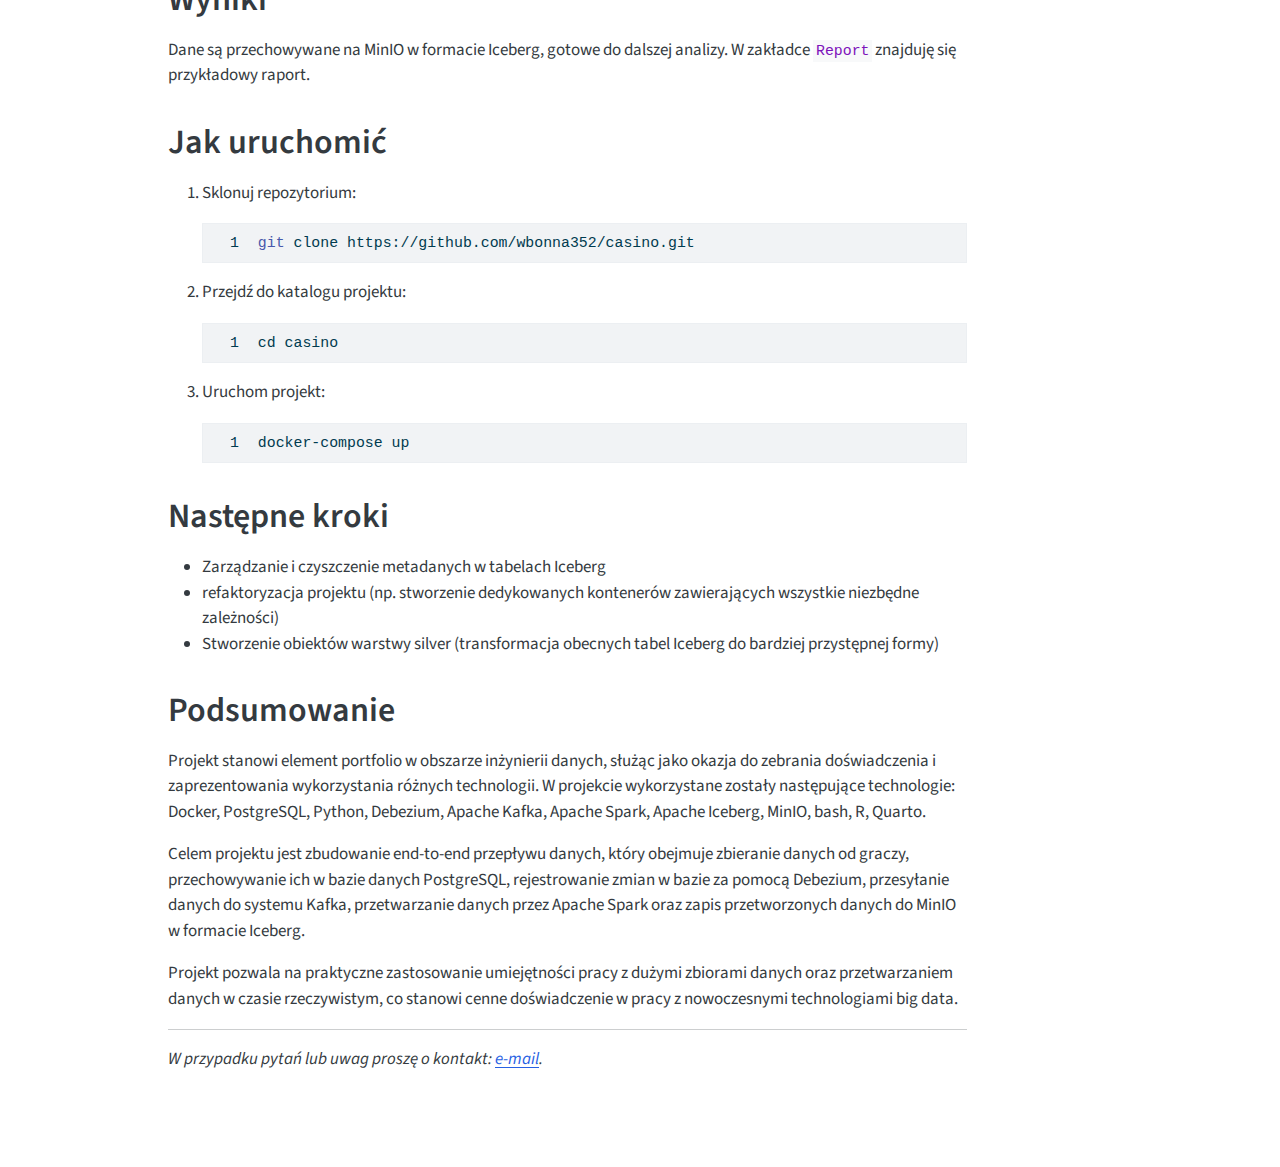
==== commit ee777d13: "Update index.html" ====
--- a/index.html
+++ b/index.html
@@ -218,7 +218,7 @@
 
 <section id="opis" class="level1">
 <h1>Opis</h1>
-<p><strong>Projekt symulacji kasyna</strong> to projekt portfolio big data, którego celem jest symulacja środowiska kasyna. Prezentuje umiejętności w zakresie systemów rozproszonych, strumieniowania danych i formatów data lake. Projekt wykorzystuje <strong>Docker Compose</strong>, <strong>Apache Kafka</strong>, <strong>PostgreSQL</strong>, <strong>Debezium</strong>, <strong>Spark Structured Streaming</strong> oraz <strong>MinIO z Apache Iceberg</strong>. Projekt jest symlucją migracji danych z bazy do produkcyjnej do środowiska analitycznego. Link do repozytorium: <a href="https://github.com/wbonna352/casino">casino</a>.</p>
+<p><strong>Projekt symulacji kasyna</strong> to projekt portfolio big data, którego celem jest symulacja środowiska kasyna. Prezentuje umiejętności w zakresie systemów rozproszonych, strumieniowania danych i formatów data lake. Projekt wykorzystuje <strong>Docker Compose</strong>, <strong>Apache Kafka</strong>, <strong>PostgreSQL</strong>, <strong>Debezium</strong>, <strong>Spark Structured Streaming</strong> oraz <strong>MinIO z Apache Iceberg</strong>. Projekt jest symulucją migracji danych z bazy produkcyjnej do środowiska analitycznego. Link do repozytorium: <a href="https://github.com/wbonna352/casino">casino</a>.</p>
 </section>
 <section id="architektura" class="level1">
 <h1>Architektura</h1>
@@ -1041,4 +1041,4 @@
 
 
 
-</body></html>+</body></html>
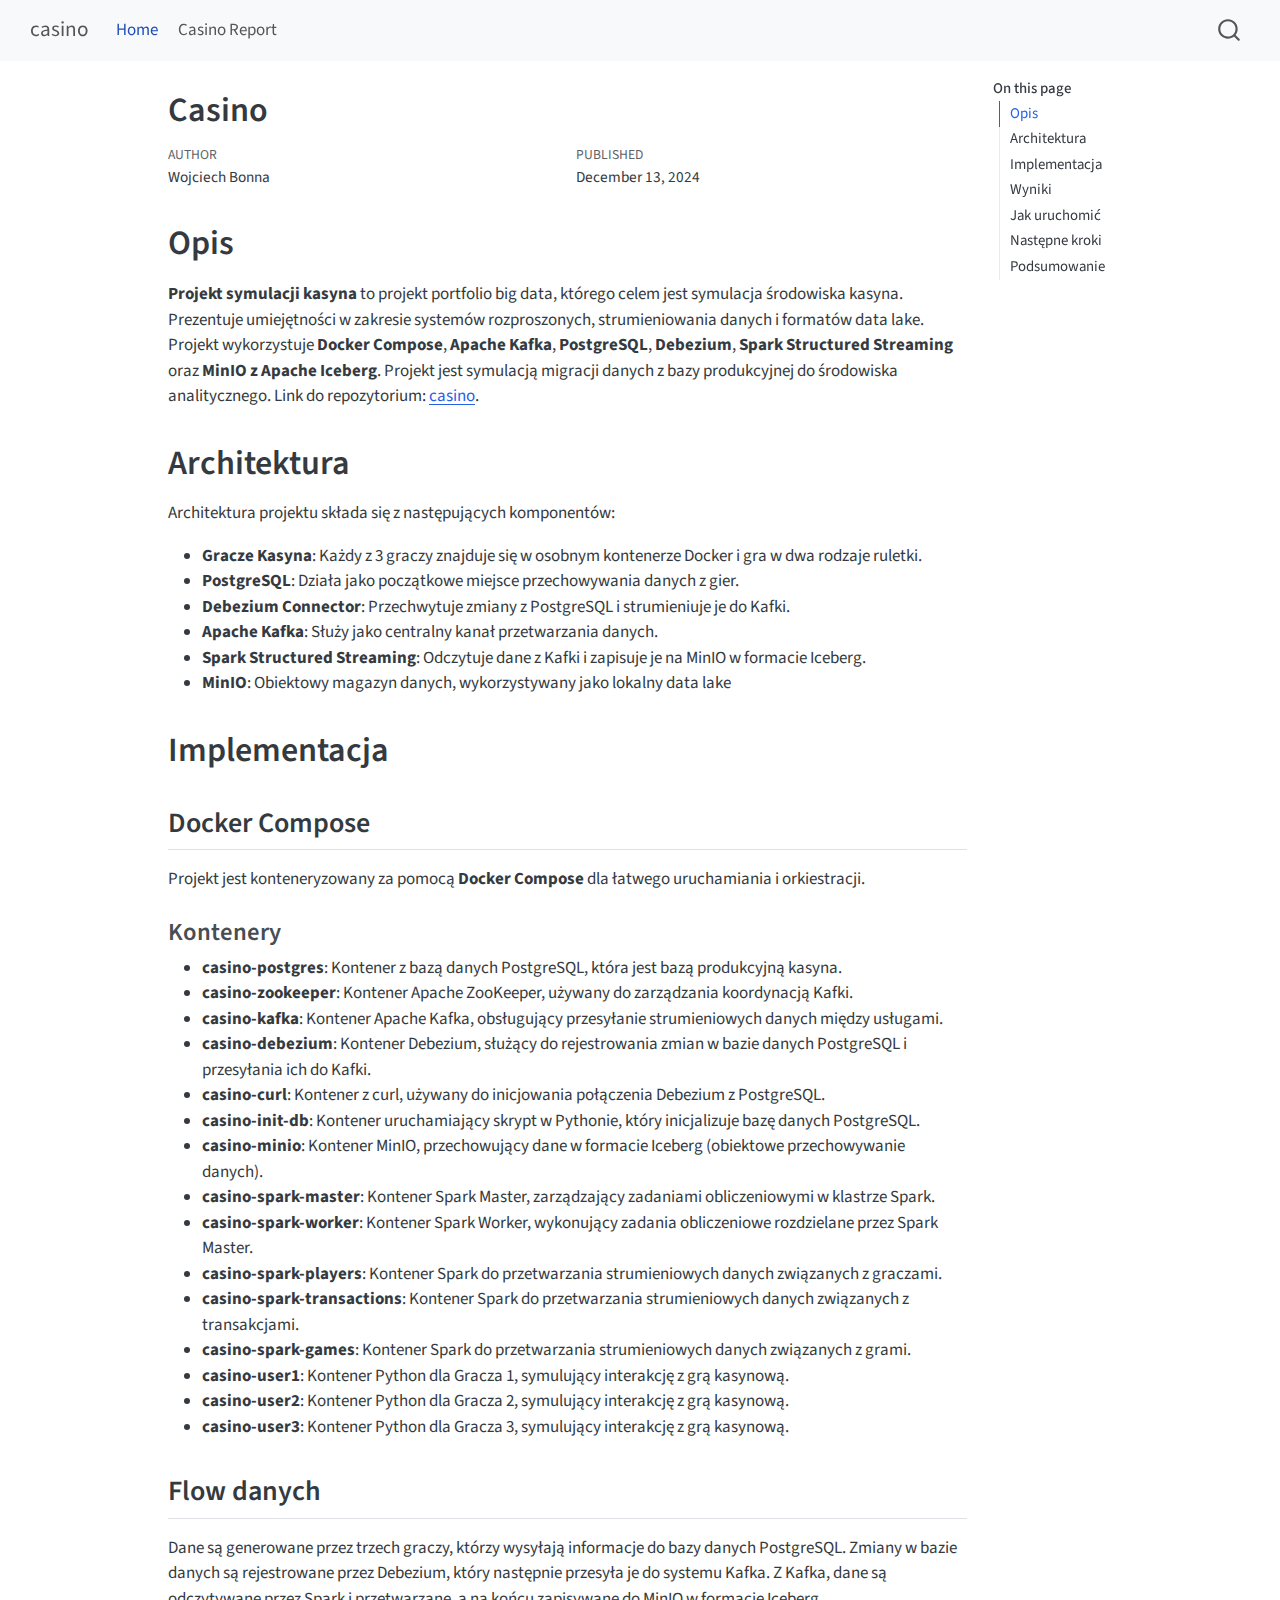
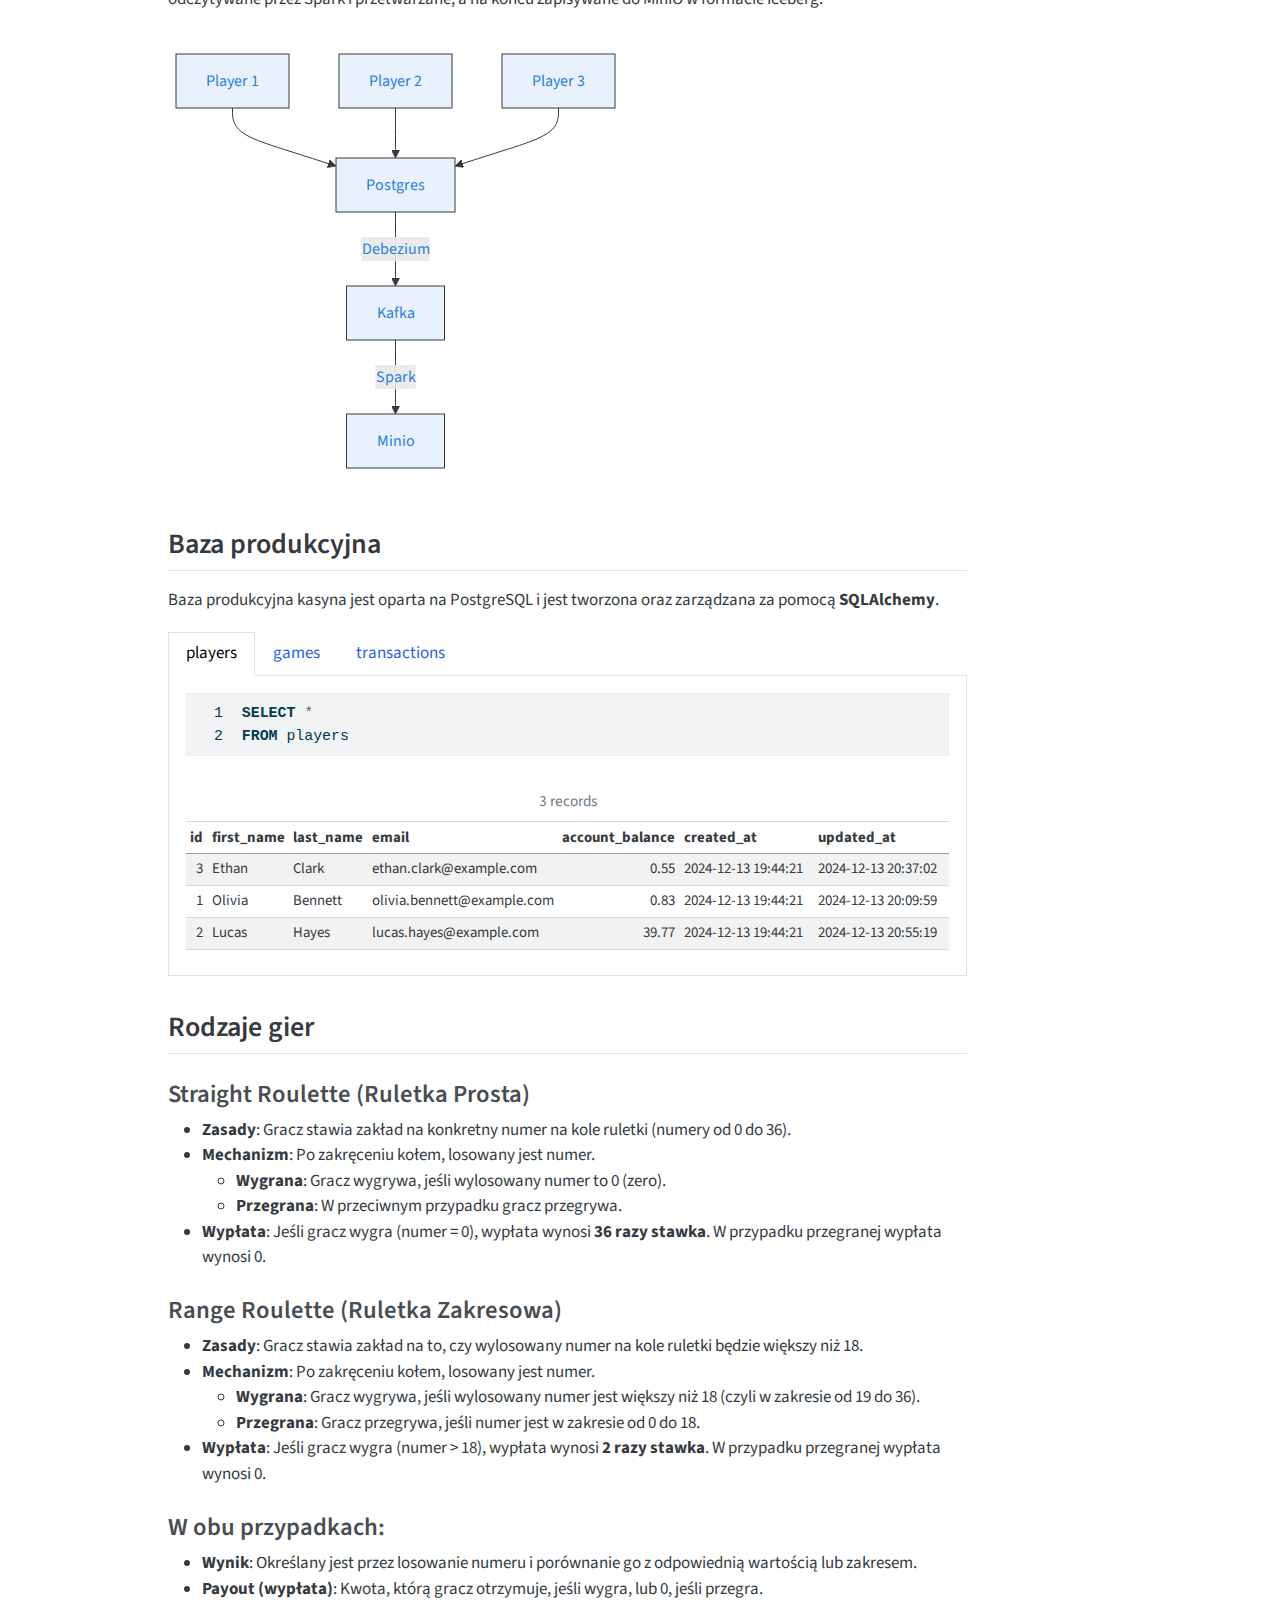
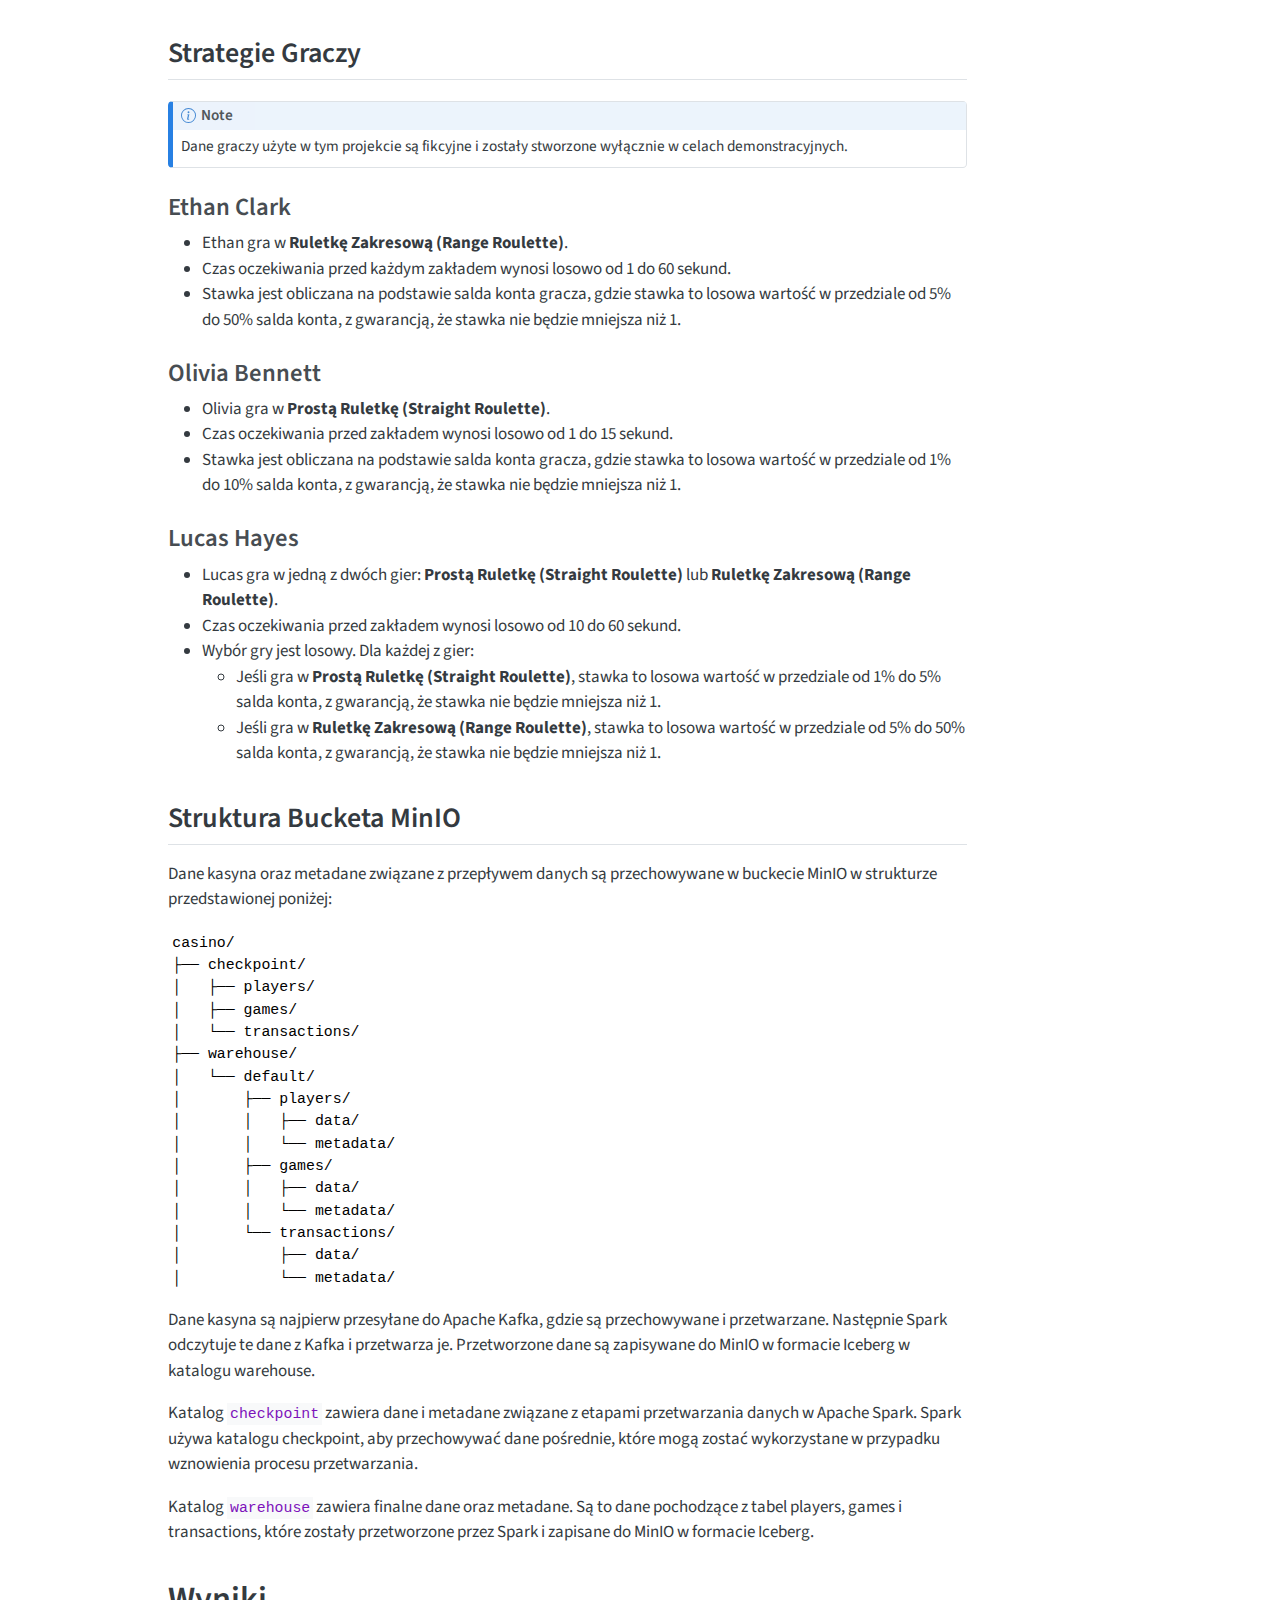
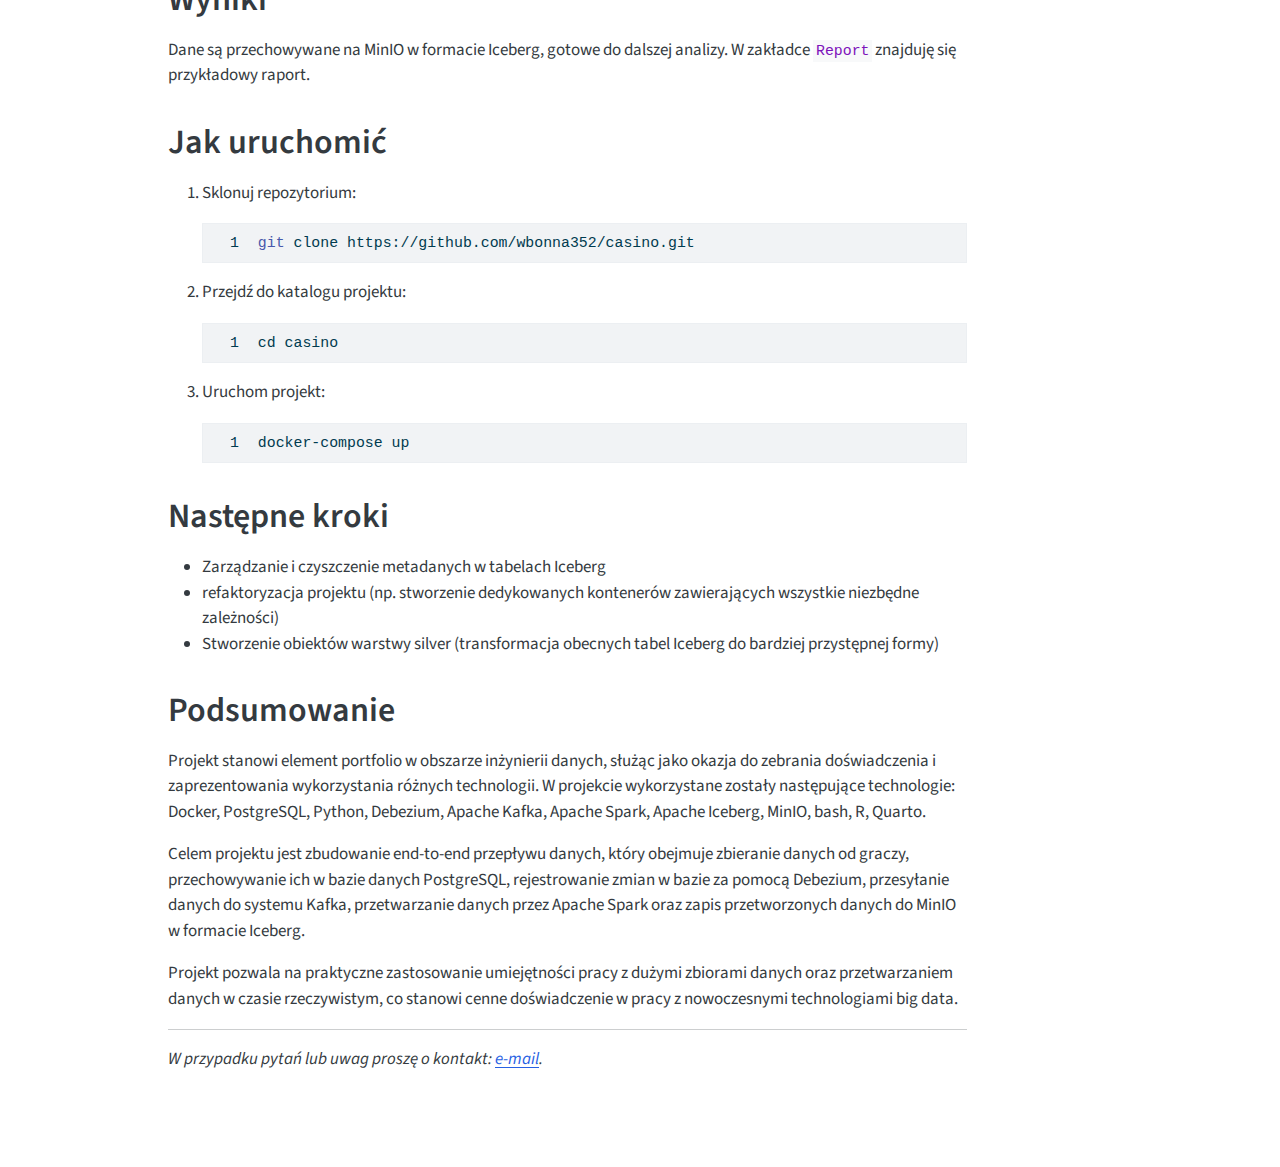
==== commit cf3472c2: "Update index.html" ====
--- a/index.html
+++ b/index.html
@@ -218,7 +218,7 @@
 
 <section id="opis" class="level1">
 <h1>Opis</h1>
-<p><strong>Projekt symulacji kasyna</strong> to projekt portfolio big data, którego celem jest symulacja środowiska kasyna. Prezentuje umiejętności w zakresie systemów rozproszonych, strumieniowania danych i formatów data lake. Projekt wykorzystuje <strong>Docker Compose</strong>, <strong>Apache Kafka</strong>, <strong>PostgreSQL</strong>, <strong>Debezium</strong>, <strong>Spark Structured Streaming</strong> oraz <strong>MinIO z Apache Iceberg</strong>. Projekt jest symulucją migracji danych z bazy produkcyjnej do środowiska analitycznego. Link do repozytorium: <a href="https://github.com/wbonna352/casino">casino</a>.</p>
+<p><strong>Projekt symulacji kasyna</strong> to projekt portfolio big data, którego celem jest symulacja środowiska kasyna. Prezentuje umiejętności w zakresie systemów rozproszonych, strumieniowania danych i formatów data lake. Projekt wykorzystuje <strong>Docker Compose</strong>, <strong>Apache Kafka</strong>, <strong>PostgreSQL</strong>, <strong>Debezium</strong>, <strong>Spark Structured Streaming</strong> oraz <strong>MinIO z Apache Iceberg</strong>. Projekt jest symulacją migracji danych z bazy produkcyjnej do środowiska analitycznego. Link do repozytorium: <a href="https://github.com/wbonna352/casino">casino</a>.</p>
 </section>
 <section id="architektura" class="level1">
 <h1>Architektura</h1>
